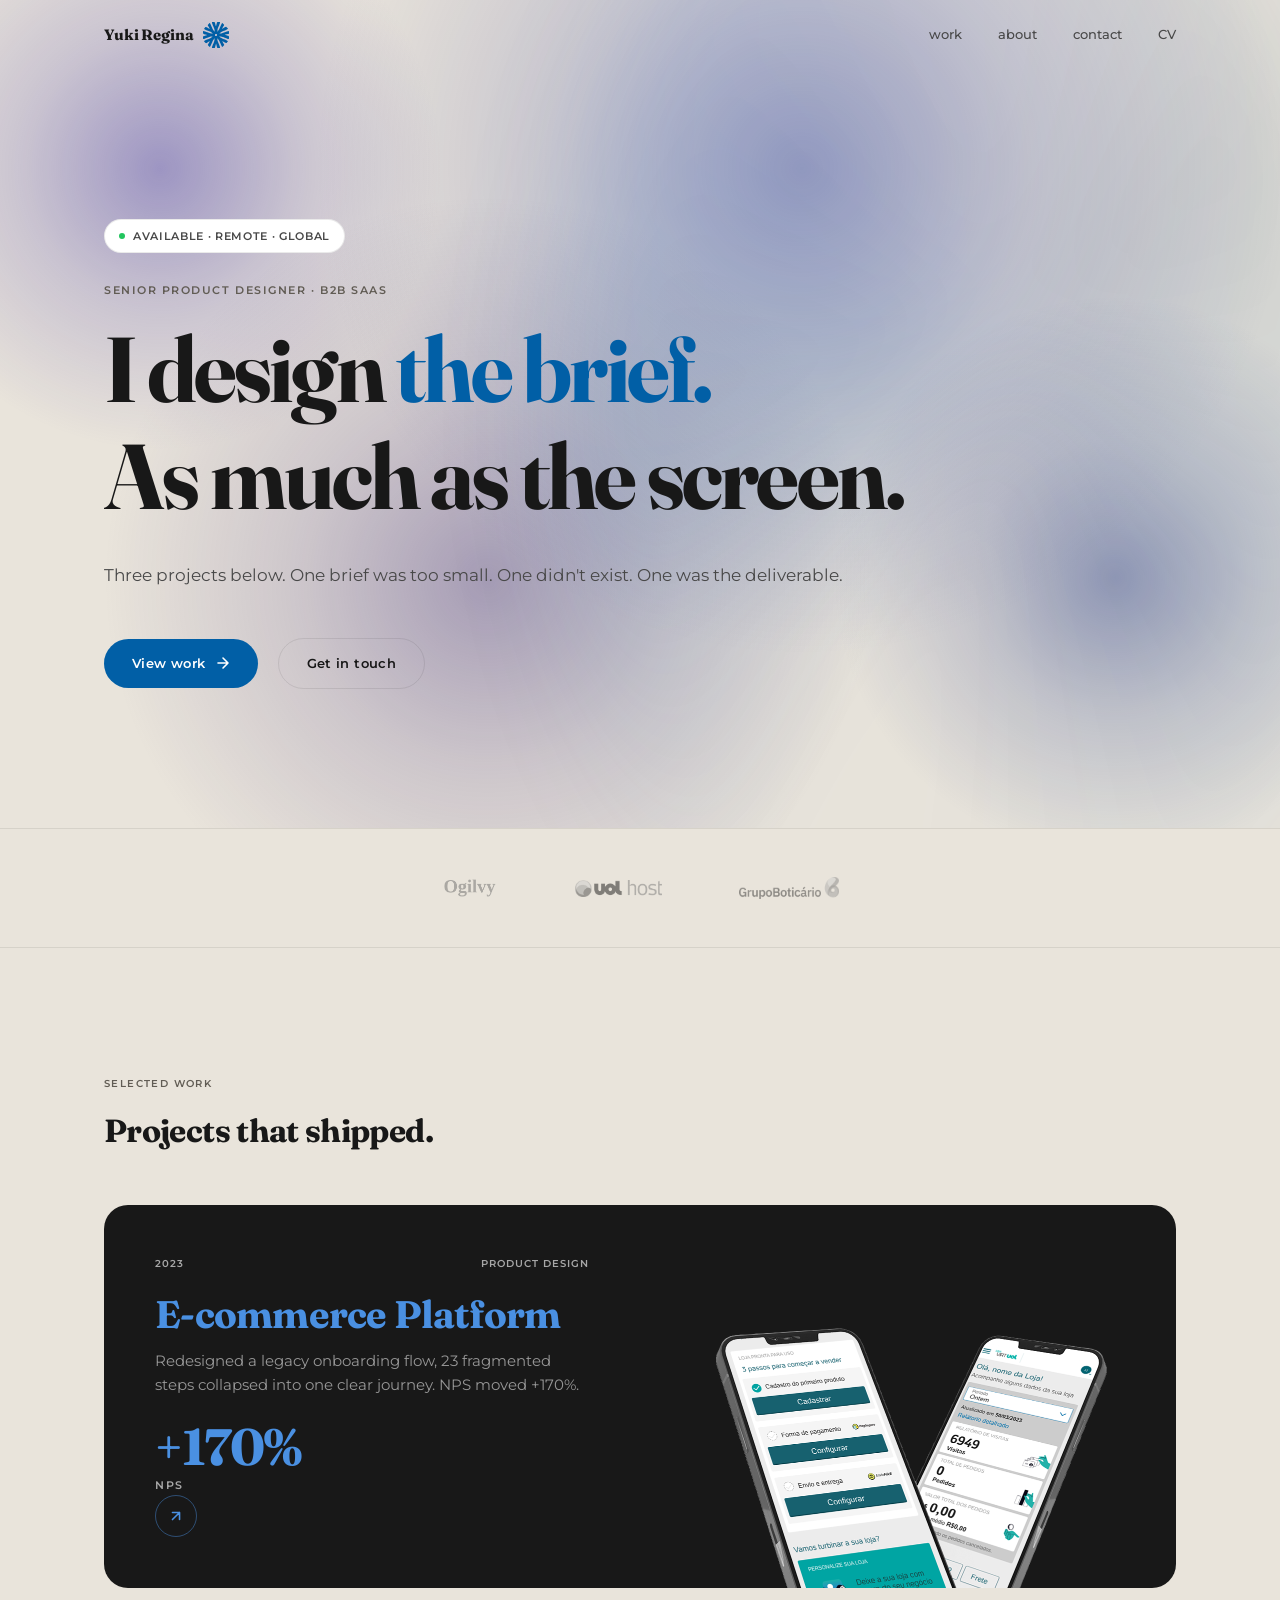
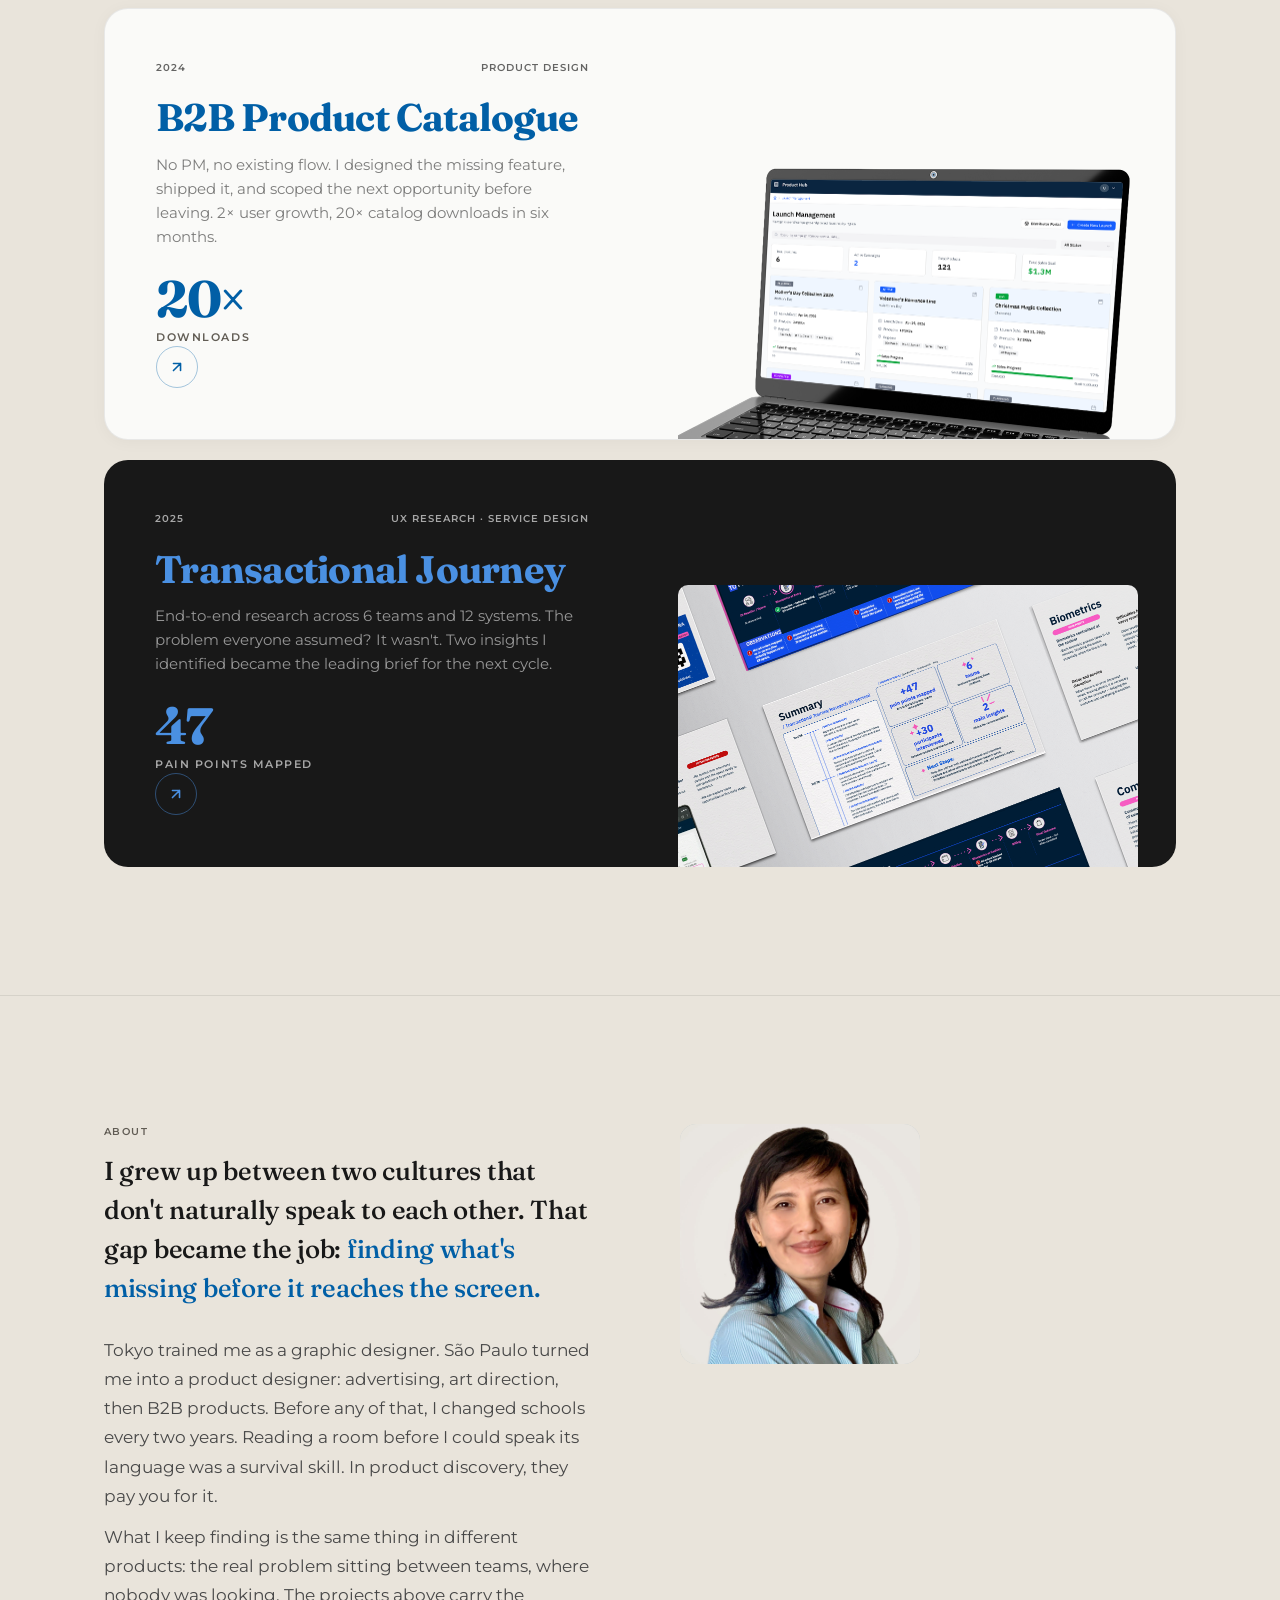
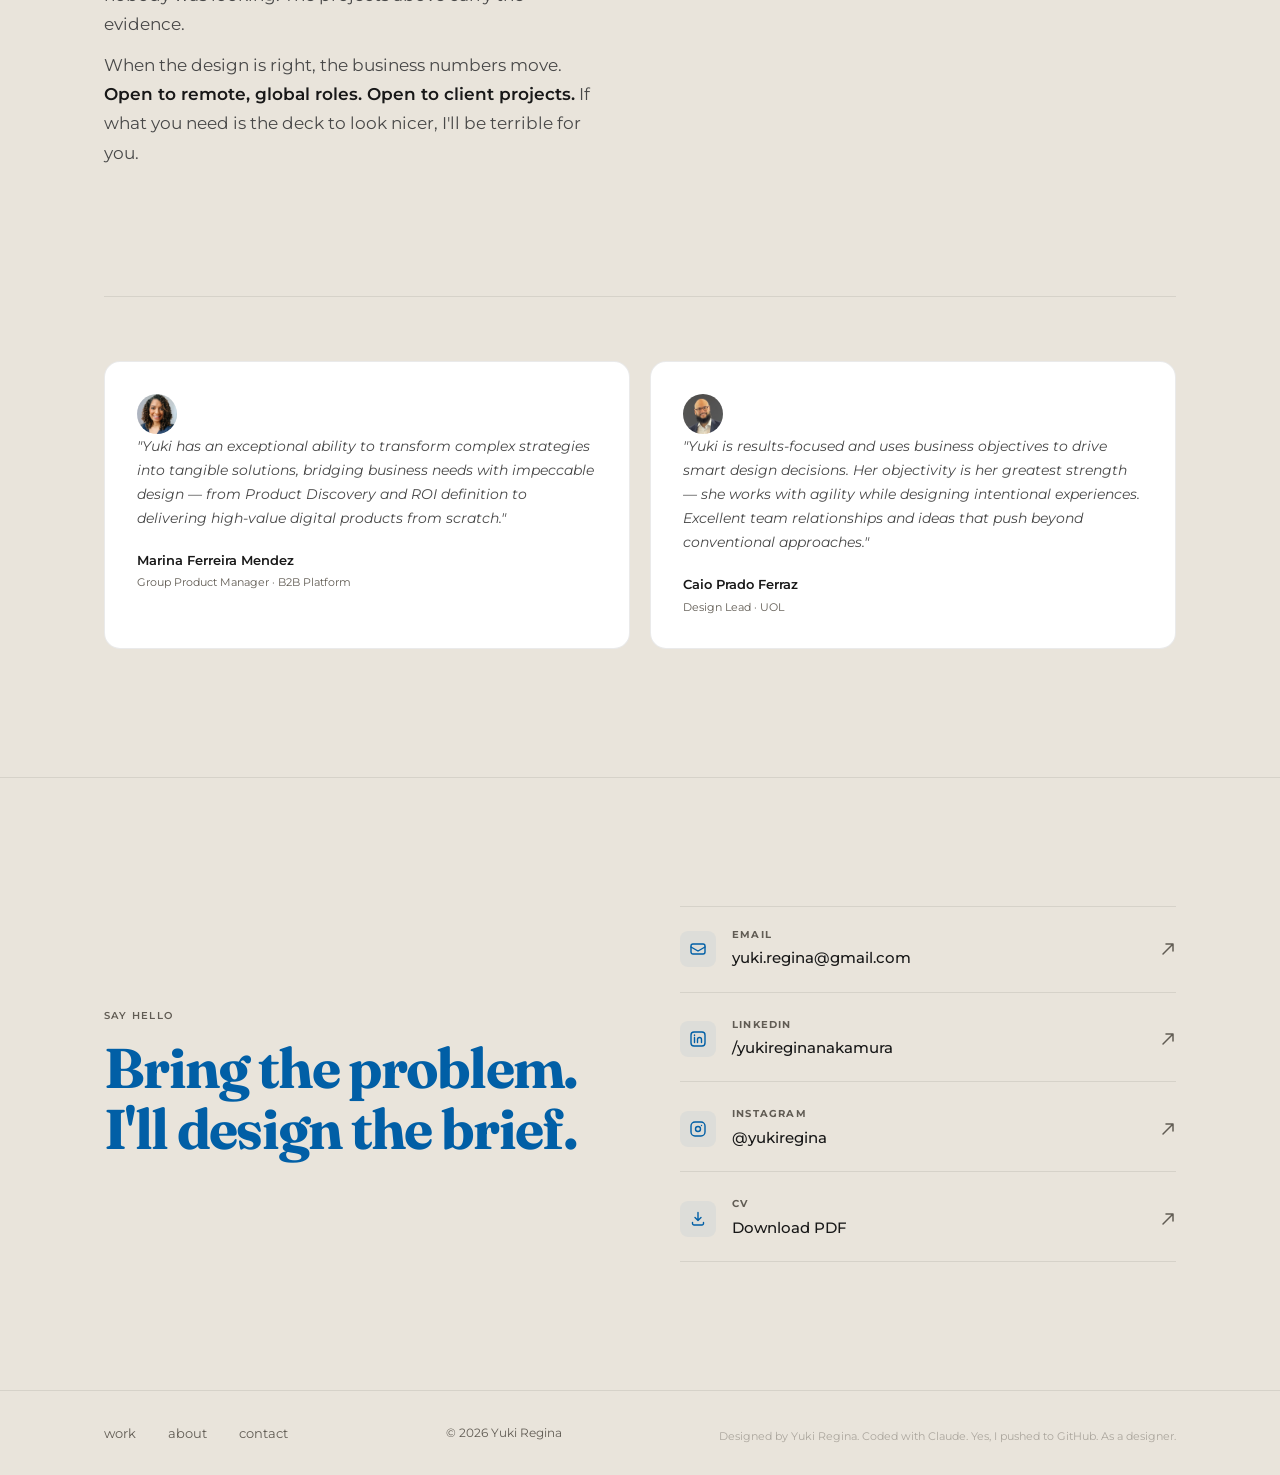
==== index.html @ 7fc41fec "Rework hero, work cards, and case studies around a "brief" narrative Switches display type to Fraunc" ====
<!DOCTYPE html>
<html lang="en">
<head>
  <meta charset="UTF-8">
  <!-- Google tag (gtag.js) -->
  <script async src="https://www.googletagmanager.com/gtag/js?id=G-8YPXFBT22R"></script>
  <script>
    window.dataLayer = window.dataLayer || [];
    function gtag(){dataLayer.push(arguments);}
    gtag('js', new Date());
    gtag('config', 'G-8YPXFBT22R');
  </script>
  <meta name="viewport" content="width=device-width, initial-scale=1.0">
  <meta name="google" content="notranslate">
  <meta http-equiv="Content-Language" content="en">
  <meta name="description" content="Yuki Regina, Senior Product Designer. I design the brief as much as the screen. B2B platforms, e-commerce, risk & fraud. Remote, global.">
  <meta property="og:title" content="Yuki Regina | Senior Product Designer">
  <meta property="og:description" content="Yuki Regina, Senior Product Designer. I design the brief as much as the screen. B2B platforms, e-commerce, risk & fraud. Remote, global.">
  <meta property="og:image" content="https://yukiregina.com.br/assets/images/logo-mark.png">
  <meta property="og:url" content="https://yukiregina.com.br">
  <meta property="og:type" content="website">
  <meta name="twitter:card" content="summary">
  <meta name="twitter:image" content="https://yukiregina.com.br/assets/images/logo-mark.png">
  <meta name="theme-color" content="#E9E4DB">
  <title>Yuki Regina | Senior Product Designer</title>
  <link rel="preconnect" href="https://fonts.googleapis.com">
  <link rel="preconnect" href="https://fonts.gstatic.com" crossorigin>
  <link rel="stylesheet" href="https://fonts.googleapis.com/css2?family=Fraunces:opsz,wght,SOFT,WONK@9..144,400..700,0..100,0..1&family=Montserrat:wght@400;500;600;700&display=swap">
  <link rel="stylesheet" href="assets/css/main.css">
  <link rel="stylesheet" href="assets/css/home.css">
  <link rel="icon" type="image/x-icon" href="favicon.ico">
  <link rel="icon" type="image/png" sizes="32x32" href="assets/images/favicon-32.png">
  <link rel="apple-touch-icon" sizes="180x180" href="assets/images/favicon-180.png">
</head>
<body>

  <!-- Nav — anchor links only, no separate pages -->
  <nav class="nav">
    <div class="scroll-progress"></div>
    <div class="container">
      <div class="nav-inner">
        <a href="#" class="nav-logo">
          Yuki Regina
          <img class="nav-logo-mark" src="assets/images/logo-mark.svg" alt="" aria-hidden="true">
        </a>
        <div class="nav-links">
          <a href="#work"    class="nav-link">work</a>
          <a href="#about"   class="nav-link">about</a>
          <a href="#contact" class="nav-link">contact</a>
          <a href="/Yuki_Regina_Nakamura_CV.pdf" download class="nav-link">CV</a>
        </div>
      </div>
    </div>
  </nav>

  <!-- ── Hero ──────────────────────────────────────────────── -->
  <section class="hero">
    <canvas id="hero-canvas" aria-hidden="true"></canvas>
    <div class="aurora-right" id="aurora-right" aria-hidden="true"></div>
    <canvas id="hero-fx" aria-hidden="true"></canvas>
    <div class="container">
      <div class="hero-content">

        <div class="badge hero-fade">
          <span class="badge-dot"></span>
          Available · Remote · Global
        </div>

        <p class="hero-kicker hero-fade">Senior Product Designer · B2B SaaS</p>

        <h1 class="hero-headline">
          <span class="reveal-line"><span>I design <span class="accent">the brief.</span></span></span>
          <span class="reveal-line"><span>As much as the screen.</span></span>
        </h1>

        <p class="hero-sub hero-fade">
          Three projects below. One brief was too small. One didn't exist. One was the deliverable.
        </p>

        <div class="hero-actions hero-fade">
          <a href="#work" class="btn btn-primary">
            View work
            <svg width="14" height="14" viewBox="0 0 14 14" fill="none" aria-hidden="true">
              <path d="M2 7h10M7 2l5 5-5 5" stroke="currentColor" stroke-width="1.6" stroke-linecap="round" stroke-linejoin="round"/>
            </svg>
          </a>
          <a href="#contact" class="btn btn-outline">Get in touch</a>
        </div>

      </div>
    </div>
  </section>

  <!-- ── Past employers ───────────────────────────────────────── -->
  <div class="clients-strip reveal">
    <div class="employers-row">
      <a href="https://www.ogilvy.com.br/" target="_blank" rel="noopener noreferrer" class="employer-logo-link">
        <img class="employer-logo" src="assets/images/logo-ogilvy.png" alt="Ogilvy">
      </a>
      <a href="https://uolhost.uol.com.br/" target="_blank" rel="noopener noreferrer" class="employer-logo-link">
        <img class="employer-logo" src="assets/images/logo-uol.png" alt="UOL Host">
      </a>
      <a href="https://www.grupoboticario.com.br/" target="_blank" rel="noopener noreferrer" class="employer-logo-link">
        <img class="employer-logo" src="assets/images/logo-boticario.png" alt="Grupo Boticário">
      </a>
    </div>
  </div>

  <!-- ── Work ──────────────────────────────────────────────── -->
  <section class="work" id="work">
    <div class="container">
      <div class="work-header reveal">
        <div>
          <p class="section-label">Selected work</p>
          <h2 class="work-header-title">Projects that shipped.</h2>
        </div>
      </div>

      <div class="projects-stack" data-stagger>

        <!-- Card 1 — dark -->
        <a href="work/ecommerce-platform.html" class="project-card reveal">
          <div class="project-card-info">
            <div class="project-card-top">
              <span class="project-year">2023</span>
              <span class="project-type">Product Design</span>
            </div>
            <h3 class="project-title">E-commerce Platform</h3>
            <p class="project-synopsis">Redesigned a legacy onboarding flow, 23 fragmented steps collapsed into one clear journey. NPS moved +170%.</p>
            <div class="project-stat">
              <span class="project-stat-num">+170%</span>
              <span class="project-stat-label">NPS</span>
            </div>
            <div class="project-arrow" aria-hidden="true">
              <svg width="16" height="16" viewBox="0 0 16 16" fill="none">
                <path d="M3 8h10M8 3l5 5-5 5" stroke="currentColor" stroke-width="1.6" stroke-linecap="round" stroke-linejoin="round"/>
              </svg>
            </div>
          </div>
          <div class="project-card-visual" aria-hidden="true">
            <img src="assets/images/ecommerce-card.png" alt="" class="project-mockup-img">
          </div>
        </a>

        <!-- Card 2 — light -->
        <a href="work/b2b-catalogue.html" class="project-card card-light reveal delay-1">
          <div class="project-card-info">
            <div class="project-card-top">
              <span class="project-year">2024</span>
              <span class="project-type">Product Design</span>
            </div>
            <h3 class="project-title">B2B Product Catalogue</h3>
            <p class="project-synopsis">No PM, no existing flow. I designed the missing feature, shipped it, and scoped the next opportunity before leaving. 2× user growth, 20× catalog downloads in six months.</p>
            <div class="project-stat">
              <span class="project-stat-num">20×</span>
              <span class="project-stat-label">downloads</span>
            </div>
            <div class="project-arrow" aria-hidden="true">
              <svg width="16" height="16" viewBox="0 0 16 16" fill="none">
                <path d="M3 8h10M8 3l5 5-5 5" stroke="currentColor" stroke-width="1.6" stroke-linecap="round" stroke-linejoin="round"/>
              </svg>
            </div>
          </div>
          <div class="project-card-visual" aria-hidden="true">
            <img src="assets/images/b2b-card.png" alt="" class="project-mockup-img">
          </div>
        </a>

        <!-- Card 3 — dark -->
        <a href="work/risk-platform.html" class="project-card reveal delay-2">
          <div class="project-card-info">
            <div class="project-card-top">
              <span class="project-year">2025</span>
              <span class="project-type">UX Research · Service Design</span>
            </div>
            <h3 class="project-title">Transactional Journey</h3>
            <p class="project-synopsis">End-to-end research across 6 teams and 12 systems. The problem everyone assumed? It wasn't. Two insights I identified became the leading brief for the next cycle.</p>
            <div class="project-stat">
              <span class="project-stat-num">47</span>
              <span class="project-stat-label">pain points mapped</span>
            </div>
            <div class="project-arrow" aria-hidden="true">
              <svg width="16" height="16" viewBox="0 0 16 16" fill="none">
                <path d="M3 8h10M8 3l5 5-5 5" stroke="currentColor" stroke-width="1.6" stroke-linecap="round" stroke-linejoin="round"/>
              </svg>
            </div>
          </div>
          <div class="project-card-visual" aria-hidden="true">
            <img src="assets/images/risk-card.png" alt="" class="project-mockup-img">
          </div>
        </a>

      </div>
    </div>
  </section>

  <!-- ── About ─────────────────────────────────────────────── -->
  <section class="about-inline" id="about">
    <div class="container">
      <div class="about-inline-grid">

        <div>
          <p class="section-label reveal">About</p>
          <p class="about-inline-quote reveal">
            I grew up between two cultures that don't naturally speak to each other.
            That gap became the job: <span style="color:var(--indigo);">finding what's missing before it reaches the screen.</span>
          </p>
          <div class="about-inline-body reveal">
            <p>Tokyo trained me as a graphic designer. São Paulo turned me into a product designer: advertising, art direction, then B2B products. Before any of that, I changed schools every two years. Reading a room before I could speak its language was a survival skill. In product discovery, they pay you for it.</p>
            <p>What I keep finding is the same thing in different products: the real problem sitting between teams, where nobody was looking. The projects above carry the evidence.</p>
            <p>When the design is right, the business numbers move. <strong>Open to remote, global roles. Open to client projects.</strong> If what you need is the deck to look nicer, I'll be terrible for you.</p>
          </div>
        </div>

        <div class="about-photo-col">
          <div class="about-photo-wrap-inline reveal delay-2">
            <img src="assets/images/yuki-headshot.jpg" alt="Yuki Regina">
          </div>
        </div>

      </div>

      <div class="about-testimonials">
        <div class="testimonial-card reveal delay-3">
          <img src="assets/images/marina-photo.jpg" alt="Marina Ferreira Mendez" style="width:40px;height:40px;border-radius:50%;object-fit:cover;flex-shrink:0;">
          <p class="testi-text">"Yuki has an exceptional ability to transform complex strategies into tangible solutions, bridging business needs with impeccable design — from Product Discovery and ROI definition to delivering high-value digital products from scratch."</p>
          <p class="testi-name">Marina Ferreira Mendez</p>
          <p class="testi-role">Group Product Manager · B2B Platform</p>
        </div>
        <div class="testimonial-card reveal delay-3">
          <img src="assets/images/caio-photo.jpg" alt="Caio Prado Ferraz" style="width:40px;height:40px;border-radius:50%;object-fit:cover;flex-shrink:0;">
          <p class="testi-text">"Yuki is results-focused and uses business objectives to drive smart design decisions. Her objectivity is her greatest strength — she works with agility while designing intentional experiences. Excellent team relationships and ideas that push beyond conventional approaches."</p>
          <p class="testi-name">Caio Prado Ferraz</p>
          <p class="testi-role">Design Lead · UOL</p>
        </div>
      </div>
    </div>
  </section>

  <!-- ── Contact ────────────────────────────────────────────── -->
  <section class="contact-inline" id="contact">
    <div class="container">
      <div class="contact-inline-inner">

        <div>
          <p class="section-label reveal">say hello</p>
          <h2 class="contact-inline-headline reveal">
            Bring the problem. I'll design the brief.
          </h2>
        </div>

        <div class="contact-inline-links reveal">

          <a href="mailto:yuki.regina@gmail.com" class="contact-inline-link">
            <div class="contact-inline-link-left">
              <div class="contact-inline-icon">
                <svg width="16" height="16" viewBox="0 0 16 16" fill="none" aria-hidden="true">
                  <rect x="1" y="3" width="14" height="10" rx="2" stroke="currentColor" stroke-width="1.4"/>
                  <path d="M1 6l7 4 7-4" stroke="currentColor" stroke-width="1.4" stroke-linecap="round"/>
                </svg>
              </div>
              <div>
                <span class="contact-inline-label">email</span>
                <span class="contact-inline-value">yuki.regina@gmail.com</span>
              </div>
            </div>
            <svg class="contact-inline-arrow" width="16" height="16" viewBox="0 0 16 16" fill="none" aria-hidden="true">
              <path d="M3 13L13 3M13 3H6M13 3v7" stroke="currentColor" stroke-width="1.5" stroke-linecap="round" stroke-linejoin="round"/>
            </svg>
          </a>

          <a href="https://linkedin.com/in/yukireginanakamura" target="_blank" rel="noopener" class="contact-inline-link">
            <div class="contact-inline-link-left">
              <div class="contact-inline-icon">
                <svg width="16" height="16" viewBox="0 0 16 16" fill="none" aria-hidden="true">
                  <rect x="1" y="1" width="14" height="14" rx="3" stroke="currentColor" stroke-width="1.4"/>
                  <path d="M4.5 6.5v5M4.5 4v.5" stroke="currentColor" stroke-width="1.4" stroke-linecap="round"/>
                  <path d="M7.5 11.5V8.5c0-1 .7-2 2-2s2 .8 2 2v3" stroke="currentColor" stroke-width="1.4" stroke-linecap="round" stroke-linejoin="round"/>
                </svg>
              </div>
              <div>
                <span class="contact-inline-label">linkedin</span>
                <span class="contact-inline-value">/yukireginanakamura</span>
              </div>
            </div>
            <svg class="contact-inline-arrow" width="16" height="16" viewBox="0 0 16 16" fill="none" aria-hidden="true">
              <path d="M3 13L13 3M13 3H6M13 3v7" stroke="currentColor" stroke-width="1.5" stroke-linecap="round" stroke-linejoin="round"/>
            </svg>
          </a>

          <a href="https://instagram.com/yukiregina" target="_blank" rel="noopener" class="contact-inline-link">
            <div class="contact-inline-link-left">
              <div class="contact-inline-icon">
                <svg width="16" height="16" viewBox="0 0 16 16" fill="none" aria-hidden="true">
                  <rect x="1" y="1" width="14" height="14" rx="4" stroke="currentColor" stroke-width="1.4"/>
                  <circle cx="8" cy="8" r="2.5" stroke="currentColor" stroke-width="1.4"/>
                  <circle cx="11.5" cy="4.5" r="0.7" fill="currentColor"/>
                </svg>
              </div>
              <div>
                <span class="contact-inline-label">instagram</span>
                <span class="contact-inline-value">@yukiregina</span>
              </div>
            </div>
            <svg class="contact-inline-arrow" width="16" height="16" viewBox="0 0 16 16" fill="none" aria-hidden="true">
              <path d="M3 13L13 3M13 3H6M13 3v7" stroke="currentColor" stroke-width="1.5" stroke-linecap="round" stroke-linejoin="round"/>
            </svg>
          </a>

          <a href="/Yuki_Regina_Nakamura_CV.pdf" download class="contact-inline-link">
            <div class="contact-inline-link-left">
              <div class="contact-inline-icon">
                <svg width="16" height="16" viewBox="0 0 16 16" fill="none" aria-hidden="true">
                  <path d="M8 1.5v8M8 9.5L5 6.5M8 9.5l3-3" stroke="currentColor" stroke-width="1.4" stroke-linecap="round" stroke-linejoin="round"/>
                  <path d="M2.5 11.5v1a1.5 1.5 0 0 0 1.5 1.5h8a1.5 1.5 0 0 0 1.5-1.5v-1" stroke="currentColor" stroke-width="1.4" stroke-linecap="round"/>
                </svg>
              </div>
              <div>
                <span class="contact-inline-label">cv</span>
                <span class="contact-inline-value">Download PDF</span>
              </div>
            </div>
            <svg class="contact-inline-arrow" width="16" height="16" viewBox="0 0 16 16" fill="none" aria-hidden="true">
              <path d="M3 13L13 3M13 3H6M13 3v7" stroke="currentColor" stroke-width="1.5" stroke-linecap="round" stroke-linejoin="round"/>
            </svg>
          </a>

        </div>
      </div>
    </div>
  </section>

  <!-- ── Footer ────────────────────────────────────────────── -->
  <footer>
    <div class="container">
      <div class="footer-inner">
        <div class="footer-links">
          <a href="#work"    class="footer-link">work</a>
          <a href="#about"   class="footer-link">about</a>
          <a href="#contact" class="footer-link">contact</a>
        </div>
        <p class="footer-copy">© 2026 Yuki Regina</p>
        <p class="footer-copy" style="margin-top:6px;font-size:11px;opacity:.45;">Designed by Yuki Regina. Coded with Claude. Yes, I pushed to GitHub. As a designer.</p>
      </div>
    </div>
  </footer>

  <script src="assets/js/main.js"></script>
  <script src="assets/js/hero.js"></script>


</body>
</html>
---- assets/css/main.css ----
/* ============================================================
   YUKI REGINA — Portfolio Design System
   Brand: beige + ocean blue · Montserrat Alternates + Montserrat
   Fonts loaded via <link> in HTML (preconnect + display=swap)
   ============================================================ */

/* ── Design Tokens ─────────────────────────────────────────── */
:root {
  --bg:           #E9E4DB;
  --bg-warm:      #F1EDE5;
  --bg-card:      #FFFFFF;
  --indigo:       #015FA6;
  --indigo-dark:  #014D8A;
  --indigo-deep:  #013366;
  --indigo-dim:   rgba(1, 95, 166, 0.10);
  --indigo-dimmer:rgba(1, 95, 166, 0.05);
  --text:         #181818;
  --text-mid:     #484848;
  /* Darkened from #888 (failed WCAG AA on the cream bg) to a warm grey
     that clears 4.5:1 on #E9E4DB while keeping the muted, warm hue. */
  --text-muted:   #615C54;
  --border:       rgba(24, 24, 24, 0.09);
  --white:        #FFFFFF;

  --font-alt:     'Fraunces', serif;
  --font-main:    'Montserrat', sans-serif;

  --radius-sm:    8px;
  --radius-md:    16px;
  --radius-lg:    24px;

  --max-w:        1200px;
  --pad-x:        clamp(24px, 5vw, 80px);
  --section-gap:  clamp(80px, 10vw, 140px);

  --ease:         cubic-bezier(0.25, 0.46, 0.45, 0.94);
  --ease-out:     cubic-bezier(0.16, 1, 0.3, 1);
  --ease-spring:  cubic-bezier(0.34, 1.56, 0.64, 1);
}

/* ── Reset ─────────────────────────────────────────────────── */
*, *::before, *::after { box-sizing: border-box; margin: 0; padding: 0; }
html { font-size: 16px; scroll-behavior: smooth; -webkit-font-smoothing: antialiased; overflow-x: hidden; }
body {
  background: var(--bg);
  color: var(--text);
  font-family: var(--font-main);
  font-weight: 400;
  line-height: 1.65;
  overflow-x: hidden;
  /* Fraunces display headlines use the wonky alternates; inherited setting is
     ignored by the Montserrat body face. Logotype opts back to WONK 0 below. */
  font-variation-settings: 'WONK' 1;
}
img  { display: block; max-width: 100%; height: auto; }
a    { color: inherit; text-decoration: none; }
button { border: none; background: none; font-family: inherit; }
ul, ol { list-style: none; }

/* ── Layout ────────────────────────────────────────────────── */
.container {
  width: 100%;
  max-width: var(--max-w);
  margin: 0 auto;
  padding: 0 var(--pad-x);
}
.section { padding: var(--section-gap) 0; }

/* ── Navigation ────────────────────────────────────────────── */
.nav {
  position: fixed;
  top: 0; left: 0; right: 0;
  z-index: 100;
  padding: 22px 0;
  transition: background 0.4s var(--ease), padding 0.4s var(--ease),
              box-shadow 0.4s var(--ease);
}
.nav.scrolled {
  background: rgba(233, 228, 219, 0.88);
  backdrop-filter: blur(20px);
  -webkit-backdrop-filter: blur(20px);
  padding: 15px 0;
  box-shadow: 0 1px 0 var(--border);
}
/* Scroll progress line */
.scroll-progress {
  position: absolute;
  bottom: 0; left: 0;
  height: 1.5px;
  width: 0;
  background: var(--indigo);
  transition: width 0.1s linear;
}
.nav-inner {
  display: flex;
  align-items: center;
  justify-content: space-between;
}
.nav-logo {
  display: flex;
  align-items: center;
  gap: 10px;
  font-family: var(--font-alt);
  font-size: 15px;
  font-weight: 700;
  color: var(--text);
  letter-spacing: -0.01em;
  /* Logotype stays on the calmer standard cut, not the wonky display alternates. */
  font-variation-settings: 'WONK' 0;
}
/* ── Logo mark ──────────────────────────────────────────── */
.nav-logo-mark {
  width: 26px; height: 26px;
  flex-shrink: 0;
  display: block;
  object-fit: contain;
}
.nav-links {
  display: flex;
  align-items: center;
  gap: 36px;
}
.nav-link {
  font-size: 13px;
  font-weight: 500;
  color: var(--text-mid);
  position: relative;
  transition: color 0.25s var(--ease);
}
.nav-link::after {
  content: '';
  position: absolute;
  bottom: -3px; left: 0;
  width: 0; height: 1.5px;
  background: var(--indigo);
  transition: width 0.3s var(--ease);
}
.nav-link:hover, .nav-link.active { color: var(--indigo); }
.nav-link:hover::after, .nav-link.active::after { width: 100%; }

/* ── Availability Badge ─────────────────────────────────────── */
.badge {
  display: inline-flex;
  align-items: center;
  gap: 8px;
  font-size: 11px;
  font-weight: 600;
  letter-spacing: 0.06em;
  text-transform: uppercase;
  color: var(--text-mid);
  background: var(--white);
  border: 1px solid var(--border);
  border-radius: 100px;
  padding: 7px 14px;
  margin-bottom: 28px;
}
.badge-dot {
  width: 6px; height: 6px;
  background: #22C55E;
  border-radius: 50%;
  flex-shrink: 0;
  animation: pulse-dot 2.2s ease-in-out infinite;
}
@keyframes pulse-dot {
  0%, 100% { opacity: 1; }
  50%       { opacity: 0.4; }
}

/* ── Hero ──────────────────────────────────────────────────── */
.hero {
  min-height: 92vh;
  display: flex;
  align-items: center;
  padding-top: clamp(120px, 16vw, 180px);
  padding-bottom: clamp(60px, 8vw, 100px);
}
.hero-kicker {
  font-family: var(--font-main);
  font-size: 11px;
  font-weight: 600;
  letter-spacing: 0.14em;
  text-transform: uppercase;
  color: var(--text-muted);
  margin-bottom: 20px;
}
.hero-headline {
  font-family: var(--font-alt);
  font-size: clamp(44px, 7.5vw, 92px);
  font-weight: 700;
  line-height: 1.0;
  letter-spacing: -0.03em;
  color: var(--text);
  margin-bottom: 28px;
}
/* Two intentional lines — prevent mid-line wraps at every width */
.hero-headline .reveal-line > span {
  white-space: nowrap;
}
@media (min-width: 769px) {
  /* Subline fits on one row at desktop widths */
  .hero-sub {
    max-width: none;
    white-space: nowrap;
  }
}
@media (max-width: 480px) {
  /* Forcing nowrap above means narrow phones need a smaller size to avoid
     overflow. Fitted against --pad-x (20px below 540px) so "As much as the
     screen." (the longer of the two lines) stays inside the container at
     any width in this range — verified 320–480px, ~5-28px of headroom. */
  .hero-headline {
    font-size: calc(8.6vw - 1.2px);
  }
}
.hero-headline .accent { color: var(--indigo); }
.hero-sub {
  max-width: 480px;
  color: var(--text-mid);
  font-size: clamp(15px, 1.3vw, 17px);
  line-height: 1.75;
  margin-bottom: 48px;
}
.hero-actions {
  display: flex;
  align-items: center;
  gap: 20px;
  flex-wrap: wrap;
}
/* Animated reveal */
.reveal-line {
  display: block;
  overflow: hidden;
  line-height: 1.08;
  padding-bottom: 0.08em;
}
.reveal-line > span {
  display: block;
  transform: translateY(105%);
  opacity: 0;
}
.reveal-line.animated > span {
  animation: lineReveal 0.3s var(--ease-out) forwards;
}
.reveal-line:nth-child(2) > span { animation-delay: 0.06s; }
.reveal-line:nth-child(3) > span { animation-delay: 0.12s; }
.reveal-line:nth-child(4) > span { animation-delay: 0.18s; }
@keyframes lineReveal {
  to { transform: translateY(0); opacity: 1; }
}
.hero-fade {
  opacity: 0;
  transform: translateY(10px);
  transition: opacity 0.3s var(--ease-out), transform 0.3s var(--ease-out);
}
.hero-fade.visible {
  opacity: 1;
  transform: translateY(0);
}

/* ── Buttons ────────────────────────────────────────────────── */
.btn {
  display: inline-flex;
  align-items: center;
  gap: 10px;
  font-family: var(--font-main);
  font-size: 13px;
  font-weight: 600;
  letter-spacing: 0.03em;
  padding: 14px 28px;
  border-radius: 100px;
  transition: all 0.3s var(--ease);
  position: relative;
}
.btn-primary {
  background: var(--indigo);
  color: var(--white);
}
.btn-primary:hover {
  background: var(--indigo-dark);
  transform: translateY(-2px);
  box-shadow: 0 10px 28px rgba(61, 47, 168, 0.3);
}
.btn-outline {
  background: transparent;
  color: var(--text);
  border: 1.5px solid var(--border);
}
.btn-outline:hover {
  border-color: var(--indigo);
  color: var(--indigo);
  transform: translateY(-2px);
}
.btn-ghost {
  display: inline-flex;
  align-items: center;
  gap: 8px;
  font-size: 13px;
  font-weight: 600;
  color: var(--indigo);
  transition: gap 0.3s var(--ease);
}
.btn-ghost:hover { gap: 14px; }
.btn-ghost svg { transition: transform 0.3s var(--ease); }
.btn-ghost:hover svg { transform: translate(3px, -3px); }

/* ── Clients Marquee ────────────────────────────────────────── */
.clients-strip {
  padding: 48px 0;
  border-top: 1px solid var(--border);
  border-bottom: 1px solid var(--border);
}
.employers-row {
  display: flex;
  align-items: center;
  justify-content: center;
  gap: clamp(40px, 6vw, 80px);
  flex-wrap: wrap;
}
.employer-logo-link {
  display: flex;
  align-items: center;
  text-decoration: none;
}
.employer-logo {
  height: 22px;
  width: auto;
  display: block;
  filter: grayscale(1) opacity(0.45);
  transition: filter 0.35s var(--ease), opacity 0.35s var(--ease);
}
.employer-logo:hover {
  filter: grayscale(0) opacity(1);
}
.employer-logo[alt="UOL Host"] { height: 17px; }

/* ── Project Cards (homepage) ──────────────────────────────── */
.work { padding: var(--section-gap) 0; }
.work-header {
  display: flex;
  align-items: flex-end;
  justify-content: space-between;
  margin-bottom: 48px;
}
.section-label {
  font-size: 10px;
  font-weight: 600;
  letter-spacing: 0.14em;
  text-transform: uppercase;
  color: var(--text-muted);
  margin-bottom: 12px;
}
.work-header-title {
  font-family: var(--font-alt);
  font-size: clamp(22px, 3vw, 32px);
  font-weight: 700;
  letter-spacing: -0.02em;
  color: var(--text);
}
.projects-stack {
  display: flex;
  flex-direction: column;
  gap: 20px;
}

/* ── Project cards — dark (default) ──────────────────────── */
.project-card {
  background: #181818;
  border-radius: var(--radius-lg);
  overflow: hidden;
  display: grid;
  grid-template-columns: 1fr 1fr;
  min-height: 360px;
  position: relative;
  transition: transform 0.5s var(--ease-out), box-shadow 0.5s var(--ease-out);
  transform-style: preserve-3d;
  text-decoration: none;
}
.project-card:hover {
  box-shadow: 0 36px 72px rgba(0,0,0,0.28);
}
/* Gradient overlay on hover */
.project-card::after {
  content: '';
  position: absolute;
  inset: 0;
  background: linear-gradient(135deg, rgba(0,0,0,0) 0%, rgba(0,0,0,0.22) 100%);
  opacity: 0;
  transition: opacity 0.4s var(--ease);
  border-radius: var(--radius-lg);
  pointer-events: none;
}
.project-card:hover::after { opacity: 1; }

.project-card-info {
  padding: clamp(32px, 4vw, 52px);
  display: flex;
  flex-direction: column;
  justify-content: space-between;
  z-index: 2;
}
.project-card-top {
  display: flex;
  justify-content: space-between;
  align-items: flex-start;
  margin-bottom: 20px;
}
.project-year, .project-type {
  font-size: 10px;
  font-weight: 600;
  letter-spacing: 0.1em;
  text-transform: uppercase;
  color: rgba(255,255,255,0.62);
}
.project-title {
  font-family: var(--font-alt);
  font-size: clamp(22px, 3vw, 40px);
  font-weight: 700;
  /* #4A90E2 on #181818 = 5.75:1 — passes WCAG AA */
  color: #4A90E2;
  line-height: 1.1;
  letter-spacing: -0.02em;
  margin-bottom: 14px;
}
.project-nda {
  display: inline-flex;
  align-items: center;
  gap: 5px;
  font-size: 10px;
  font-weight: 700;
  letter-spacing: 0.1em;
  text-transform: uppercase;
  color: rgba(255,255,255,0.38);
  margin-bottom: 10px;
}
.project-card.card-light .project-nda {
  color: rgba(0,0,0,0.32);
}
.project-synopsis {
  font-size: clamp(14px, 1.2vw, 15px);
  line-height: 1.6;
  color: rgba(255,255,255,0.55);
}
/* One headline stat per card — display number + small-caps label.
   Mirrors the case-study stat treatment. */
.project-stat {
  display: flex;
  flex-direction: column;
  gap: 4px;
  margin-top: 24px;
}
.project-stat-num {
  font-family: var(--font-alt);
  font-size: clamp(38px, 4vw, 52px);
  font-weight: 700;
  line-height: 1;
  letter-spacing: -0.03em;
  color: #4A90E2;
}
.project-stat-label {
  font-size: 11px;
  font-weight: 600;
  letter-spacing: 0.14em;
  text-transform: uppercase;
  color: rgba(255,255,255,0.62);
}
.project-arrow {
  display: inline-flex;
  align-items: center;
  justify-content: center;
  width: 42px; height: 42px;
  border: 1.5px solid rgba(74,144,226,0.45);
  border-radius: 50%;
  color: #4A90E2;
  margin-top: auto;
  align-self: flex-start;
  transition: all 0.4s var(--ease-spring);
}
.project-card:hover .project-arrow {
  background: #4A90E2;
  color: #181818;
  border-color: #4A90E2;
}
.project-arrow svg {
  width: 16px; height: 16px;
  transform: rotate(-45deg);
  transition: transform 0.4s var(--ease-spring);
}
.project-card:hover .project-arrow svg { transform: rotate(0deg); }

.project-card-visual {
  position: relative;
  overflow: hidden;
  display: flex;
  align-items: flex-end;
  justify-content: center;
  padding: 28px 28px 0;
}
.project-mockup-img,
.project-mockup-placeholder {
  width: 100%;
  max-width: 460px;
  border-radius: 10px 10px 0 0;
  object-fit: cover;
  transform: translateY(6px);
  transition: transform 0.6s var(--ease-out);
}
.project-mockup-placeholder {
  aspect-ratio: 16/10;
  background: rgba(255,255,255,0.07);
  display: flex;
  align-items: center;
  justify-content: center;
  color: rgba(255,255,255,0.2);
  font-size: 11px;
  font-weight: 500;
  letter-spacing: 0.06em;
  text-transform: uppercase;
}
.project-card:hover .project-mockup-img,
.project-card:hover .project-mockup-placeholder {
  transform: translateY(-2px);
}

/* ── Project cards — light variant ───────────────────────── */
.project-card.card-light {
  background: #FAFAF8;
  border: 1px solid rgba(0,0,0,0.07);
  box-shadow: 0 2px 16px rgba(0,0,0,0.04);
}
.project-card.card-light:hover {
  box-shadow: 0 36px 72px rgba(0,0,0,0.10);
}
.project-card.card-light::after {
  background: linear-gradient(135deg, rgba(0,0,0,0) 0%, rgba(0,0,0,0.05) 100%);
}
.project-card.card-light .project-year,
.project-card.card-light .project-type {
  color: rgba(0,0,0,0.6);
}
.project-card.card-light .project-title {
  /* #015FA6 on #FAFAF8 = 9.5:1 — passes WCAG AAA */
  color: #015FA6;
}
.project-card.card-light .project-synopsis {
  color: rgba(0,0,0,0.5);
}
.project-card.card-light .project-stat-num   { color: #015FA6; }
.project-card.card-light .project-stat-label { color: var(--text-muted); }
.project-card.card-light .project-arrow {
  border-color: rgba(1,95,166,0.35);
  color: #015FA6;
}
.project-card.card-light:hover .project-arrow {
  background: #015FA6;
  color: var(--white);
  border-color: #015FA6;
}
.project-card.card-light .project-mockup-placeholder {
  background: rgba(0,0,0,0.05);
  color: rgba(0,0,0,0.25);
}

/* ── About Snippet ──────────────────────────────────────────── */
.about-snippet {
  padding: var(--section-gap) 0;
  border-top: 1px solid var(--border);
}
.about-snippet-inner {
  display: grid;
  grid-template-columns: 1fr auto;
  gap: 60px;
  align-items: center;
}
.about-snippet-quote {
  font-family: var(--font-alt);
  font-size: clamp(18px, 2.2vw, 26px);
  font-weight: 500;
  line-height: 1.5;
  letter-spacing: -0.01em;
}
.about-snippet-quote em {
  font-style: normal;
  color: var(--indigo);
}
.about-photo {
  width: clamp(88px, 8vw, 120px);
  height: clamp(88px, 8vw, 120px);
  border-radius: 50%;
  object-fit: cover;
  border: 3px solid var(--white);
  box-shadow: 0 8px 32px rgba(0,0,0,0.1);
  flex-shrink: 0;
}
.about-photo-placeholder {
  width: clamp(88px, 8vw, 120px);
  height: clamp(88px, 8vw, 120px);
  border-radius: 50%;
  background: var(--indigo-dim);
  border: 3px solid var(--white);
  flex-shrink: 0;
  display: flex;
  align-items: center;
  justify-content: center;
  font-family: var(--font-alt);
  font-size: 22px;
  font-weight: 800;
  color: var(--indigo);
}

/* ── About Preview strip ────────────────────────────────────── */
.about-preview {
  padding: 60px 0;
  border-top: 1px solid var(--border);
}
.about-preview-grid {
  display: grid;
  grid-template-columns: 1fr 280px;
  gap: 80px;
  align-items: center;
}
.about-preview-body p {
  font-size: clamp(15px, 1.3vw, 17px);
  line-height: 1.75;
  color: var(--text-mid);
  margin-bottom: 14px;
}
.about-preview-body p:last-child { margin-bottom: 0; }
.about-preview-body strong { color: var(--text); font-weight: 600; }
.about-preview-cta { text-align: right; }

/* ── Testimonials ───────────────────────────────────────────── */
.testimonials { padding: var(--section-gap) 0; border-top: 1px solid var(--border); }
.testimonials-grid {
  display: grid;
  grid-template-columns: repeat(3, 1fr);
  gap: 20px;
}
.testimonial-card {
  background: var(--white);
  border-radius: var(--radius-md);
  padding: 32px;
  border: 1px solid var(--border);
  transition: transform 0.35s var(--ease), box-shadow 0.35s var(--ease);
}
.testimonial-card:hover {
  transform: translateY(-5px);
  box-shadow: 0 16px 40px rgba(0,0,0,0.08);
}
.testi-photo {
  width: 44px; height: 44px;
  border-radius: 50%;
  object-fit: cover;
  margin-bottom: 18px;
}
.testi-photo-placeholder {
  width: 44px; height: 44px;
  border-radius: 50%;
  background: var(--indigo-dim);
  margin-bottom: 18px;
  display: flex;
  align-items: center;
  justify-content: center;
  font-weight: 700;
  color: var(--indigo);
  font-size: 14px;
}
.testi-text {
  font-size: 14px;
  line-height: 1.72;
  color: var(--text-mid);
  margin-bottom: 20px;
  font-style: italic;
}
.testi-name { font-size: 13px; font-weight: 600; color: var(--text); }
.testi-role { font-size: 11px; color: var(--text-muted); margin-top: 2px; }

/* ── CTA / Say hello strip ──────────────────────────────────── */
.cta-strip {
  padding: var(--section-gap) 0;
  border-top: 1px solid var(--border);
}
.cta-strip-label {
  font-size: 10px;
  font-weight: 600;
  letter-spacing: 0.14em;
  text-transform: uppercase;
  color: var(--text-muted);
  margin-bottom: 16px;
}
.cta-strip-headline {
  font-family: var(--font-alt);
  font-size: clamp(24px, 4vw, 52px);
  font-weight: 700;
  color: var(--indigo);
  letter-spacing: -0.02em;
  margin-bottom: 36px;
  max-width: 22ch;
  line-height: 1.15;
}
.cta-strip-row {
  display: flex;
  justify-content: flex-end;
}
.cta-pill {
  display: inline-flex;
  align-items: center;
  gap: 12px;
  font-family: var(--font-main);
  font-size: 13px;
  font-weight: 600;
  color: var(--text);
  border: 1.5px solid var(--border);
  border-radius: 100px;
  padding: 14px 28px;
  transition: all 0.3s var(--ease);
}
.cta-pill:hover {
  border-color: var(--indigo);
  color: var(--indigo);
  gap: 18px;
}
.cta-pill svg { transition: transform 0.3s var(--ease); }
.cta-pill:hover svg { transform: translate(3px, -3px); }

/* ── Footer ─────────────────────────────────────────────────── */
footer {
  padding: 30px 0;
  border-top: 1px solid var(--border);
}
.footer-inner {
  display: flex;
  align-items: center;
  justify-content: space-between;
}
.footer-links { display: flex; gap: 32px; }
.footer-link {
  font-size: 13px;
  color: var(--text-muted);
  transition: color 0.25s;
}
.footer-link:hover, .footer-link.active { color: var(--indigo); }
.footer-copy { font-size: 12px; color: var(--text-muted); }

/* ── Page Hero ──────────────────────────────────────────────── */
.page-hero {
  padding-top: clamp(110px, 14vw, 160px);
  padding-bottom: clamp(48px, 6vw, 80px);
}
.page-hero-label {
  font-size: 10px;
  font-weight: 600;
  letter-spacing: 0.14em;
  text-transform: uppercase;
  color: var(--text-muted);
  margin-bottom: 16px;
}
.page-hero-title {
  font-family: var(--font-alt);
  font-size: clamp(40px, 7vw, 88px);
  font-weight: 700;
  letter-spacing: -0.03em;
  line-height: 1.0;
  color: var(--text);
}
.page-hero-title.accent { color: var(--indigo); }

/* ── About Page ─────────────────────────────────────────────── */
.about-split {
  display: grid;
  grid-template-columns: 1fr 1fr;
  gap: 72px;
  align-items: start;
  padding-bottom: var(--section-gap);
  border-bottom: 1px solid var(--border);
}
.about-sub {
  font-family: var(--font-alt);
  font-size: clamp(20px, 2.5vw, 30px);
  font-weight: 700;
  letter-spacing: -0.02em;
  color: var(--indigo);
  line-height: 1.2;
  margin-bottom: 32px;
}
.about-body p {
  font-size: clamp(15px, 1.3vw, 17px);
  line-height: 1.75;
  color: var(--text-mid);
  margin-bottom: 16px;
}
.about-body p strong { color: var(--text); font-weight: 600; }
.about-body .cta-line { font-style: italic; color: var(--indigo); font-weight: 500; margin-top: 24px; }
.about-photo-wrap {
  border-radius: var(--radius-lg);
  overflow: hidden;
  position: relative;
}
.about-photo-wrap img {
  width: 100%;
  aspect-ratio: 4/3;
  object-fit: cover;
  border-radius: var(--radius-lg);
  transition: transform 0.6s var(--ease-out);
}
.about-photo-wrap:hover img { transform: scale(1.03); }
.about-photo-fill {
  width: 100%;
  aspect-ratio: 4/3;
  background: var(--indigo-dim);
  border-radius: var(--radius-lg);
  display: flex;
  align-items: center;
  justify-content: center;
  color: var(--text-muted);
  font-size: 13px;
}
.before-section {
  padding: var(--section-gap) 0;
  border-bottom: 1px solid var(--border);
}
.before-grid {
  display: grid;
  grid-template-columns: 1fr 1fr;
  gap: 20px;
  margin-top: 40px;
}
.before-card {
  background: var(--white);
  border-radius: var(--radius-md);
  padding: 28px;
  border: 1px solid var(--border);
  display: grid;
  grid-template-columns: 1fr 1fr;
  gap: 20px;
  align-items: center;
  transition: transform 0.35s var(--ease), box-shadow 0.35s var(--ease);
}
.before-card:hover {
  transform: translateY(-4px);
  box-shadow: 0 14px 36px rgba(0,0,0,0.07);
}
.before-card-text h3 {
  font-size: 15px;
  font-weight: 700;
  color: var(--indigo);
  margin-bottom: 8px;
  letter-spacing: -0.01em;
}
.before-card-text p {
  font-size: 13px;
  color: var(--text-muted);
  line-height: 1.6;
}
.before-card-visual {
  border-radius: var(--radius-sm);
  overflow: hidden;
  aspect-ratio: 4/3;
  background: var(--indigo-dimmer);
  border: 1px solid var(--border);
  display: flex;
  align-items: center;
  justify-content: center;
}
.before-card-visual img { width: 100%; height: 100%; object-fit: cover; }
.logos-wrap {
  display: flex;
  flex-wrap: wrap;
  gap: 6px;
  align-items: center;
}
.logo-chip {
  font-size: 10px;
  font-weight: 700;
  letter-spacing: 0.05em;
  text-transform: uppercase;
  color: var(--text-muted);
  background: var(--bg);
  border: 1px solid var(--border);
  padding: 4px 10px;
  border-radius: 100px;
}
.tagline-band {
  padding: var(--section-gap) 0;
  text-align: center;
}
.tagline-big {
  font-family: var(--font-alt);
  font-size: clamp(24px, 4vw, 52px);
  font-weight: 700;
  color: var(--indigo);
  letter-spacing: -0.02em;
  line-height: 1.15;
}

/* ── Projects Page ──────────────────────────────────────────── */
.projects-subhead {
  font-family: var(--font-alt);
  font-size: clamp(18px, 2.2vw, 26px);
  font-weight: 600;
  line-height: 1.4;
  color: var(--text-mid);
  letter-spacing: -0.01em;
  max-width: 640px;
  margin-top: 20px;
  margin-bottom: 60px;
}
.projects-list { display: flex; flex-direction: column; }
.project-row {
  display: grid;
  grid-template-columns: 400px 1fr;
  gap: 64px;
  align-items: start;
  padding: 56px 0;
  border-top: 1px solid var(--border);
  transition: background 0.3s;
}
.project-row:last-child { border-bottom: 1px solid var(--border); }
.project-row-card {
  background: var(--indigo);
  border-radius: var(--radius-md);
  aspect-ratio: 4/3;
  padding: 24px;
  display: flex;
  flex-direction: column;
  justify-content: space-between;
  position: relative;
  overflow: hidden;
  transition: transform 0.4s var(--ease-out);
}
.project-row:hover .project-row-card {
  transform: scale(1.02) translateY(-4px);
  box-shadow: 0 24px 56px rgba(61, 47, 168, 0.2);
}
.project-row-meta {
  display: flex;
  justify-content: space-between;
  font-size: 10px;
  font-weight: 600;
  letter-spacing: 0.1em;
  text-transform: uppercase;
  color: rgba(255,255,255,0.45);
}
.project-row-title-sm {
  font-family: var(--font-alt);
  font-size: 20px;
  font-weight: 700;
  color: var(--white);
  letter-spacing: -0.01em;
  line-height: 1.2;
}
.project-row-arrow {
  position: absolute;
  top: 20px; right: 20px;
  width: 36px; height: 36px;
  border: 1.5px solid rgba(255,255,255,0.25);
  border-radius: 50%;
  display: flex;
  align-items: center;
  justify-content: center;
  color: white;
  transition: all 0.3s var(--ease-spring);
}
.project-row:hover .project-row-arrow {
  background: white;
  color: var(--indigo);
  border-color: white;
}
.project-row-arrow svg { transform: rotate(-45deg); }
.project-row-card-img {
  position: absolute;
  bottom: 0; left: 50%;
  transform: translateX(-50%);
  width: 75%;
  border-radius: 6px 6px 0 0;
}
.project-row-card-placeholder {
  position: absolute;
  inset: 0;
  display: flex;
  align-items: center;
  justify-content: center;
  opacity: 0.08;
  font-size: 11px;
  font-weight: 600;
  color: white;
  letter-spacing: 0.06em;
  text-transform: uppercase;
}
.project-row-info { padding-top: 4px; }
.project-row-title {
  font-family: var(--font-alt);
  font-size: clamp(22px, 2.8vw, 34px);
  font-weight: 700;
  letter-spacing: -0.02em;
  color: var(--text);
  margin-bottom: 16px;
  line-height: 1.15;
}
.project-row-impact {
  font-size: clamp(14px, 1.2vw, 16px);
  line-height: 1.72;
  color: var(--text-mid);
  margin-bottom: 28px;
}
.tags { display: flex; flex-wrap: wrap; gap: 8px; margin-bottom: 32px; }
.tag {
  font-size: 10px;
  font-weight: 700;
  letter-spacing: 0.07em;
  text-transform: uppercase;
  color: var(--indigo);
  background: var(--indigo-dimmer);
  border: 1px solid var(--indigo-dim);
  padding: 4px 12px;
  border-radius: 100px;
}

/* ── Contact Page ───────────────────────────────────────────── */
.contact-page { }
.contact-big-text {
  font-family: var(--font-alt);
  font-size: clamp(28px, 5.5vw, 72px);
  font-weight: 700;
  line-height: 1.08;
  letter-spacing: -0.03em;
  color: var(--indigo);
  max-width: 14ch;
  margin-bottom: 72px;
}
.contact-grid {
  display: grid;
  grid-template-columns: repeat(3, 1fr);
  gap: 2px;
  margin-bottom: 80px;
}
.contact-item {
  background: var(--white);
  border: 1px solid var(--border);
  padding: 40px 32px;
  display: flex;
  flex-direction: column;
  gap: 14px;
  position: relative;
  overflow: hidden;
  transition: all 0.35s var(--ease);
}
.contact-item:first-child { border-radius: var(--radius-md) 2px 2px var(--radius-md); }
.contact-item:last-child  { border-radius: 2px var(--radius-md) var(--radius-md) 2px; }
.contact-item::after {
  content: '';
  position: absolute;
  left: 0; bottom: 0;
  width: 100%; height: 3px;
  background: var(--indigo);
  transform: scaleX(0);
  transform-origin: left;
  transition: transform 0.4s var(--ease-out);
}
.contact-item:hover::after { transform: scaleX(1); }
.contact-item:hover {
  transform: translateY(-6px);
  box-shadow: 0 20px 48px rgba(0,0,0,0.09);
}
.contact-icon {
  width: 40px; height: 40px;
  background: var(--indigo-dimmer);
  border-radius: var(--radius-sm);
  display: flex; align-items: center; justify-content: center;
  color: var(--indigo);
  transition: background 0.3s, transform 0.3s var(--ease-spring);
}
.contact-item:hover .contact-icon {
  background: var(--indigo-dim);
  transform: scale(1.1) rotate(-5deg);
}
.contact-ch {
  font-size: 10px; font-weight: 700;
  letter-spacing: 0.14em; text-transform: uppercase;
  color: var(--text-muted);
}
.contact-val {
  font-size: clamp(13px, 1.1vw, 15px);
  font-weight: 500;
  color: var(--text);
  transition: color 0.25s;
}
.contact-item:hover .contact-val { color: var(--indigo); }

/* ── Case Study ─────────────────────────────────────────────── */
.case-hero {
  padding-top: clamp(110px, 14vw, 160px);
  padding-bottom: 0;
}
.case-hero-grid {
  display: grid;
  grid-template-columns: 1fr 1fr;
  gap: 72px;
  align-items: center;
  padding-bottom: 64px;
}
.case-meta {
  display: flex; gap: 36px; flex-wrap: wrap;
  margin-bottom: 24px;
}
.case-meta-item { }
.case-meta-lbl {
  font-size: 9px; font-weight: 700;
  letter-spacing: 0.14em; text-transform: uppercase;
  color: var(--text-muted); margin-bottom: 4px;
}
.case-meta-val { font-size: 13px; font-weight: 500; color: var(--text); }
.case-title {
  font-family: var(--font-alt);
  font-size: clamp(30px, 5vw, 60px);
  font-weight: 700;
  letter-spacing: -0.03em;
  line-height: 1.05;
  margin-bottom: 20px;
  color: var(--text);
}
.case-lead {
  font-size: clamp(15px, 1.3vw, 17px);
  line-height: 1.72;
  color: var(--text-mid);
  margin-bottom: 36px;
}
/* Brief diff — quiet "handed vs shipped" framing under the lead. No chrome. */
.case-brief-diff {
  display: flex;
  flex-direction: column;
  gap: 6px;
  max-width: 640px;
  margin-bottom: 36px;
}
.case-brief-diff p {
  font-size: clamp(16px, 1.4vw, 18px);
  line-height: 1.5;
  letter-spacing: -0.01em;
  margin: 0;
}
.case-brief-handed  { color: var(--text-muted); }
.case-brief-shipped { color: var(--text); }
.case-numbers {
  display: flex; gap: 40px; flex-wrap: wrap;
}
.stat-val {
  font-family: var(--font-alt);
  font-size: clamp(28px, 4vw, 46px);
  font-weight: 800;
  color: var(--indigo);
  letter-spacing: -0.03em;
  line-height: 1;
  margin-bottom: 4px;
}
.stat-lbl { font-size: 12px; color: var(--text-muted); line-height: 1.4; max-width: 120px; }
.case-cover-card {
  background: var(--indigo);
  border-radius: var(--radius-lg);
  aspect-ratio: 16/10;
  overflow: hidden;
  display: flex;
  align-items: flex-end;
  justify-content: center;
  padding: 32px 32px 0;
}
.case-cover-card img { border-radius: 8px 8px 0 0; max-height: 280px; object-fit: cover; }
.case-cover-placeholder {
  width: 100%; height: 100%;
  display: flex; align-items: center; justify-content: center;
  color: rgba(255,255,255,0.15);
  font-size: 12px; font-weight: 500;
  letter-spacing: 0.08em; text-transform: uppercase;
}
.case-body { padding: var(--section-gap) 0; }
.case-section { margin-bottom: clamp(48px, 7vw, 80px); }
.case-s-label {
  font-size: 9px; font-weight: 700;
  letter-spacing: 0.16em; text-transform: uppercase;
  color: var(--text-muted); margin-bottom: 14px;
}
.case-s-title {
  font-family: var(--font-alt);
  font-size: clamp(18px, 2vw, 24px);
  font-weight: 700;
  letter-spacing: -0.02em;
  color: var(--indigo);
  margin-bottom: 18px;
}
.case-body p {
  font-size: clamp(15px, 1.3vw, 17px);
  line-height: 1.75;
  color: var(--text-mid);
  margin-bottom: 16px;
  max-width: 680px;
}
.case-2up {
  display: grid;
  grid-template-columns: 1fr 1fr;
  gap: 24px;
  margin-top: 28px;
}
.case-box {
  background: var(--white);
  border: 1px solid var(--border);
  border-radius: var(--radius-md);
  padding: 28px;
}
.case-box h3 { font-size: 15px; font-weight: 700; color: var(--text); margin-bottom: 10px; }
.case-box p { font-size: 14px; line-height: 1.65; color: var(--text-mid); margin: 0; max-width: none; }
.case-img-block {
  margin: 36px 0;
  border-radius: var(--radius-md);
  overflow: hidden;
  border: 1px solid var(--border);
}
.case-img-block img { width: 100%; display: block; }
.case-img-fill {
  width: 100%; aspect-ratio: 16/8;
  background: var(--bg-warm);
  display: flex; align-items: center; justify-content: center;
  color: var(--text-muted); font-size: 12px;
}
.case-img-cap {
  padding: 12px 20px;
  font-size: 11px; color: var(--text-muted);
  border-top: 1px solid var(--border);
  background: var(--white);
}
.case-results-row {
  display: grid;
  grid-template-columns: repeat(3, 1fr);
  gap: 16px;
  margin-top: 28px;
}
.result-card {
  background: var(--indigo);
  border-radius: var(--radius-md);
  padding: 28px 24px;
  color: white;
}
.result-num {
  font-family: var(--font-alt);
  font-size: clamp(56px, 7vw, 96px);
  font-weight: 800;
  letter-spacing: -0.03em;
  line-height: 1;
  margin-bottom: 10px;
}
.result-lbl { font-size: 13px; line-height: 1.5; opacity: 0.85; }
.result-card p { color: #ffffff !important; max-width: none; }
.case-learnings ul { display: flex; flex-direction: column; gap: 14px; }
.case-learnings li {
  display: flex; gap: 14px;
  font-size: clamp(14px, 1.2vw, 16px);
  line-height: 1.65;
  color: var(--text-mid);
}
.case-learnings li::before {
  content: '';
  flex-shrink: 0;
  width: 6px; height: 6px;
  background: var(--indigo);
  border-radius: 50%;
  margin-top: 9px;
}
.case-footer-nav {
  padding: 48px 0;
  border-top: 1px solid var(--border);
  display: flex;
  justify-content: space-between;
  align-items: center;
}
.case-nav-link {
  display: flex; align-items: center; gap: 10px;
  font-size: 13px; font-weight: 600;
  color: var(--text-mid);
  transition: color 0.25s;
}
.case-nav-link:hover { color: var(--indigo); }

/* ── Case Study — Visual-first layout additions ─────────────── */

/* Full-bleed: image breaks out of container to full viewport width */
.case-full-bleed {
  width: 100vw;
  margin-left: calc(-50vw + 50%);
  overflow: hidden;
  position: relative;
  background: var(--bg-warm);
}
.case-full-bleed img {
  width: 100%;
  display: block;
}
.case-full-bleed video {
  width: 100%;
  display: block;
  max-height: 80vh;
  object-fit: cover;
}
/* Contained video — inside case-body, with rounded card treatment */
.case-video-wrap {
  border-radius: 12px;
  overflow: hidden;
  background: #0a0a0a;
  box-shadow: 0 8px 40px rgba(0,0,0,0.15);
  margin: 32px 0;
}
.case-video-wrap video {
  width: 100%;
  display: block;
}
.case-full-bleed-inner {
  display: flex; align-items: stretch;
  min-height: 480px;
}
.case-full-bleed-placeholder {
  width: 100%;
  min-height: 480px;
  background: linear-gradient(135deg, var(--indigo-dimmer) 0%, var(--bg-warm) 100%);
  border-top: 1px solid var(--border);
  border-bottom: 1px solid var(--border);
  display: flex;
  flex-direction: column;
  align-items: center;
  justify-content: center;
  gap: 12px;
  color: var(--text-muted);
}
.case-full-bleed-placeholder .placeholder-label {
  font-size: 10px;
  font-weight: 700;
  letter-spacing: 0.14em;
  text-transform: uppercase;
  color: var(--indigo);
  opacity: 0.5;
  margin-bottom: 4px;
}
.case-full-bleed-placeholder .placeholder-hint {
  font-size: 13px;
  color: var(--text-muted);
  text-align: center;
  max-width: 400px;
  line-height: 1.6;
}
/* Caption below full-bleed */
.case-full-bleed-cap {
  padding: 14px var(--pad-x);
  font-size: 12px;
  color: var(--text-muted);
  border-bottom: 1px solid var(--border);
  background: var(--white);
  letter-spacing: 0.01em;
}

/* Screen showcase row — for mobile/desktop screens side by side */
.case-screens {
  display: grid;
  gap: 16px;
  margin: 40px 0;
}
.case-screens.col-2 { grid-template-columns: 1fr 1fr; }
.case-screens.col-3 { grid-template-columns: 1fr 1fr 1fr; }
.case-screens.col-4 { grid-template-columns: repeat(4, 1fr); }
.case-screen-item {
  border-radius: var(--radius-md);
  overflow: hidden;
  background: var(--indigo-dimmer);
  border: 1px solid var(--border);
  position: relative;
}
.case-screen-item img { width: 100%; display: block; }
.case-screen-placeholder {
  aspect-ratio: 9/16;
  display: flex; align-items: center; justify-content: center;
  font-size: 11px; color: var(--text-muted);
  font-weight: 500; letter-spacing: 0.06em;
  text-transform: uppercase;
}
.case-screen-placeholder.desktop { aspect-ratio: 16/10; }
.case-screen-placeholder.wide    { aspect-ratio: 21/9;  }
/* Optional label on screen item */
.case-screen-label {
  padding: 10px 14px;
  font-size: 11px;
  font-weight: 600;
  color: var(--text-muted);
  border-top: 1px solid var(--border);
  background: var(--white);
}

/* Before/After split */
.case-before-after {
  display: grid;
  grid-template-columns: 1fr 1fr;
  gap: 2px;
  border-radius: var(--radius-md);
  overflow: hidden;
  margin: 40px 0;
  border: 1px solid var(--border);
}
.ba-panel { position: relative; }
.ba-panel img { width: 100%; display: block; }
.ba-tag {
  position: absolute;
  top: 16px; left: 16px;
  font-size: 10px; font-weight: 700;
  letter-spacing: 0.1em; text-transform: uppercase;
  padding: 5px 12px;
  border-radius: 100px;
}
.ba-tag.before { background: rgba(0,0,0,0.55); color: white; }
.ba-tag.after  { background: var(--indigo); color: white; }
.ba-placeholder {
  aspect-ratio: 4/3;
  background: var(--bg-warm);
  display: flex; align-items: center; justify-content: center;
  font-size: 11px; font-weight: 600;
  color: var(--text-muted);
  text-transform: uppercase; letter-spacing: 0.06em;
}

/* Visual annotation card */
.case-annotation {
  display: flex; gap: 16px;
  align-items: flex-start;
  padding: 20px 24px;
  background: var(--white);
  border: 1px solid var(--border);
  border-left: 3px solid var(--indigo);
  border-radius: 0 var(--radius-sm) var(--radius-sm) 0;
  margin-top: 16px;
}
.case-annotation-num {
  font-family: var(--font-alt);
  font-size: 22px; font-weight: 800;
  color: var(--indigo); opacity: 0.3;
  line-height: 1; flex-shrink: 0;
  min-width: 32px;
}
.case-annotation-body { }
.case-annotation-body h4 { font-size: 13px; font-weight: 700; margin-bottom: 4px; }
.case-annotation-body p  { font-size: 13px; color: var(--text-muted); line-height: 1.55; margin: 0; max-width: none; }

/* Visual impact stat bar */
.case-stat-bar {
  padding: 48px 0;
  border-top: 1px solid var(--border);
  border-bottom: 1px solid var(--border);
  margin: 48px 0;
  display: flex;
  gap: 0;
}
.case-stat-bar-item {
  flex: 1;
  padding: 0 40px;
  border-right: 1px solid var(--border);
  text-align: center;
}
.case-stat-bar-item:first-child { padding-left: 0; }
.case-stat-bar-item:last-child  { border-right: none; padding-right: 0; }
.case-stat-bar-num {
  font-family: var(--font-alt);
  font-size: clamp(36px, 4vw, 52px);
  font-weight: 800;
  color: var(--indigo);
  letter-spacing: -0.03em;
  line-height: 1;
  margin-bottom: 8px;
}
.case-stat-bar-lbl {
  font-size: 12px; color: var(--text-muted);
  line-height: 1.4; max-width: 140px; margin: 0 auto;
}

@media (max-width: 768px) {
  .case-screens.col-3 { grid-template-columns: 1fr 1fr; }
  .case-screens.col-4 { grid-template-columns: 1fr 1fr; }
  .case-before-after  { grid-template-columns: 1fr; }
  .case-stat-bar      { flex-direction: column; gap: 32px; }
  .case-stat-bar-item { border-right: none; border-bottom: 1px solid var(--border); padding: 0 0 32px; }
  .case-stat-bar-item:last-child { border-bottom: none; padding-bottom: 0; }
}

/* ── Scroll Reveal ──────────────────────────────────────────── */
/* Fast (≤300ms) and subtle: small translateY, never a hard fade from 0
   for long. Above-the-fold elements are revealed on mount via JS. */
.reveal {
  opacity: 0;
  transform: translateY(12px);
  transition: opacity 0.4s var(--ease-out), transform 0.4s var(--ease-out);
}
.reveal.revealed { opacity: 1; transform: translateY(0); }
.reveal-scale {
  opacity: 0;
  transform: scale(0.98);
  transition: opacity 0.3s var(--ease-out), transform 0.3s var(--ease-out);
}
.reveal-scale.revealed { opacity: 1; transform: scale(1); }
.delay-1 { transition-delay: 0.05s; }
.delay-2 { transition-delay: 0.10s; }
.delay-3 { transition-delay: 0.15s; }
.delay-4 { transition-delay: 0.20s; }

/* ── Responsive ─────────────────────────────────────────────── */
@media (max-width: 1024px) {
  .project-card { grid-template-columns: 1fr; }
  .project-card-visual { display: none; }
  .about-snippet-inner { grid-template-columns: 1fr; gap: 32px; }
  .about-split { grid-template-columns: 1fr; gap: 40px; }
  .case-hero-grid { grid-template-columns: 1fr; }
  .project-row { grid-template-columns: 1fr; gap: 32px; }
  .project-row-card { aspect-ratio: 16/9; }
}
@media (max-width: 768px) {
  :root { --section-gap: 64px; }
  .nav-links { gap: 20px; }
  .testimonials-grid { grid-template-columns: 1fr; }
  .before-grid { grid-template-columns: 1fr; }
  .contact-grid { grid-template-columns: 1fr; gap: 2px; }
  .contact-item:first-child, .contact-item:last-child { border-radius: var(--radius-md); }
  .case-2up { grid-template-columns: 1fr; }
  .case-results-row { grid-template-columns: 1fr 1fr; }
  .about-preview-grid { grid-template-columns: 1fr; gap: 32px; }
  .footer-inner { flex-direction: column; gap: 20px; }
}
@media (max-width: 540px) {
  :root { --pad-x: 20px; }
  .nav-links { gap: 16px; }
  .hero-actions { flex-direction: column; align-items: flex-start; }
  .case-results-row { grid-template-columns: 1fr; }
  .case-numbers { gap: 24px; }
  .project-card { min-height: auto; }
}

/* ── Reduced motion ─────────────────────────────────────────── */
/* Disable all entrance/ambient animation when the user asks for it.
   Reveal elements are forced to their final, readable state. */
@media (prefers-reduced-motion: reduce) {
  *, *::before, *::after {
    animation-duration: 0.001ms !important;
    animation-delay: 0ms !important;
    animation-iteration-count: 1 !important;
    transition-duration: 0.001ms !important;
    transition-delay: 0ms !important;
    scroll-behavior: auto !important;
  }
  .reveal,
  .reveal-scale,
  .reveal-line > span,
  .hero-fade {
    opacity: 1 !important;
    transform: none !important;
  }
}
---- assets/css/home.css ----
/* ============================================================
   Homepage-only styles (hero layers, contact/about inline)
   ============================================================ */

/* ── Hero layers ─────────────────────────────────────── */
.hero { position: relative; overflow: hidden; }
.hero > .container { position: relative; z-index: 3; pointer-events: none; }
.hero > .container a,
.hero > .container button { pointer-events: auto; }

/* Layer 1 — time-of-day orbs */
#hero-canvas {
  position: absolute; inset: 0;
  width: 100%; height: 100%;
  pointer-events: none; z-index: 0;
  opacity: 0; transition: opacity 1.4s ease;
}
#hero-canvas.loaded { opacity: 1; }

/* Layer 2 — aurora stripe (Stripe-style, right side) */
.aurora-right {
  position: absolute;
  top: -30%; right: -8%;
  width: 65%; height: 160%;
  pointer-events: none; z-index: 1;
  opacity: 0;
  transition: opacity 2s ease 0.5s;
  border-radius: 50%;
  background: conic-gradient(
    from 200deg at 55% 45%,
    rgba(1,95,166,0.00)   0deg,
    rgba(1,95,166,0.13)  55deg,
    rgba(74,144,226,0.10) 100deg,
    rgba(200,216,240,0.08) 155deg,
    rgba(1,51,102,0.11)  210deg,
    rgba(1,95,166,0.07)  280deg,
    rgba(1,95,166,0.00)  360deg
  );
  filter: blur(55px);
  animation: aurora-pulse 9s ease-in-out infinite alternate;
}
.aurora-right.loaded { opacity: 1; }
.aurora-right.paused { animation-play-state: paused; }
@keyframes aurora-pulse {
  0%   { transform: rotate(0deg)   scale(1.00); filter: blur(55px); }
  33%  { transform: rotate(8deg)   scale(1.06); filter: blur(48px); }
  66%  { transform: rotate(-5deg)  scale(0.97); filter: blur(60px); }
  100% { transform: rotate(12deg)  scale(1.04); filter: blur(52px); }
}

/* Layer 3 — Japanese chars + ripple canvas */
#hero-fx {
  position: absolute; inset: 0;
  width: 100%; height: 100%;
  z-index: 2;
  pointer-events: auto;
  cursor: crosshair;
}

/* ── Hero entrance — CSS-only, fires on mount, ≤300ms ─── */
@keyframes heroLineIn {
  from { transform: translateY(105%); }
  to   { transform: translateY(0); }
}
@keyframes heroFadeUp {
  from { opacity: 0; transform: translateY(10px); }
  to   { opacity: 1; transform: translateY(0); }
}
.hero .reveal-line > span {
  display: block;
  opacity: 1;
  animation: heroLineIn 0.3s cubic-bezier(0.16,1,0.3,1) 0s both;
}
.hero .reveal-line:nth-child(2) > span {
  animation-delay: 0.08s;
}
.hero .badge        { animation: heroFadeUp 0.3s ease 0.04s both; }
.hero .hero-kicker  { animation: heroFadeUp 0.3s ease 0.07s both; }
.hero .hero-sub     { animation: heroFadeUp 0.3s ease 0.10s both; }
.hero .hero-actions { animation: heroFadeUp 0.3s ease 0.13s both; }
.hero-headline       { color: var(--text); }
.hero-headline .accent { color: var(--indigo); }

/* ── Single-page section anchors ────────────────────── */
#work    { scroll-margin-top: 80px; }
#about   { scroll-margin-top: 80px; }
#contact { scroll-margin-top: 80px; }

/* ── Contact inline ─────────────────────────────────── */
.contact-inline {
  padding: var(--section-gap) 0;
  border-top: 1px solid var(--border);
}
.contact-inline-inner {
  display: grid;
  grid-template-columns: 1fr 1fr;
  gap: 80px;
  align-items: center;
}
.contact-inline-headline {
  font-family: var(--font-alt);
  font-size: clamp(28px, 4.5vw, 56px);
  font-weight: 700;
  color: var(--indigo);
  letter-spacing: -0.03em;
  line-height: 1.1;
}
.contact-inline-links {
  display: flex;
  flex-direction: column;
  gap: 4px;
}
.contact-inline-link {
  display: flex;
  align-items: center;
  justify-content: space-between;
  padding: 20px 0;
  border-bottom: 1px solid var(--border);
  color: var(--text);
  transition: color 0.25s var(--ease);
}
.contact-inline-link:first-child { border-top: 1px solid var(--border); }
.contact-inline-link:hover { color: var(--indigo); }
.contact-inline-link-left {
  display: flex;
  align-items: center;
  gap: 16px;
}
.contact-inline-icon {
  width: 36px; height: 36px;
  background: var(--indigo-dimmer);
  border-radius: var(--radius-sm);
  display: flex; align-items: center; justify-content: center;
  color: var(--indigo);
  flex-shrink: 0;
  transition: background 0.25s, transform 0.3s var(--ease-spring);
}
.contact-inline-link:hover .contact-inline-icon {
  background: var(--indigo-dim);
  transform: scale(1.08) rotate(-5deg);
}
.contact-inline-label {
  font-size: 10px;
  font-weight: 700;
  letter-spacing: 0.12em;
  text-transform: uppercase;
  color: var(--text-muted);
  display: block;
  margin-bottom: 2px;
}
.contact-inline-value {
  font-size: 15px;
  font-weight: 500;
}
.contact-inline-arrow {
  color: var(--text-muted);
  transition: transform 0.3s var(--ease), color 0.25s;
}
.contact-inline-link:hover .contact-inline-arrow {
  transform: translate(3px, -3px);
  color: var(--indigo);
}

/* ── About inline ───────────────────────────────────── */
.about-inline {
  padding: var(--section-gap) 0;
  border-top: 1px solid var(--border);
}
.about-inline-grid {
  display: grid;
  grid-template-columns: 1fr 1fr;
  gap: 80px;
  align-items: start;
}
.about-inline-quote {
  font-family: var(--font-alt);
  font-size: clamp(18px, 2.2vw, 26px);
  font-weight: 500;
  line-height: 1.5;
  letter-spacing: -0.01em;
  margin-bottom: 28px;
}
.about-inline-quote em {
  font-style: normal;
  color: var(--indigo);
}
.about-inline-body p {
  font-size: clamp(15px, 1.3vw, 17px);
  line-height: 1.75;
  color: var(--text-mid);
  margin-bottom: 12px;
}
.about-inline-body p:last-child { margin-bottom: 0; }
.about-inline-body strong { color: var(--text); font-weight: 600; }
.about-photo-col {
  display: flex;
  flex-direction: column;
  gap: 24px;
  align-items: flex-start;
}
.about-photo-wrap-inline {
  width: 100%;
  max-width: 240px;
  border-radius: var(--radius-md);
  overflow: hidden;
  aspect-ratio: 1/1;
  background: var(--indigo-dim);
  display: flex; align-items: center; justify-content: center;
  color: var(--text-muted); font-size: 13px;
}
.about-photo-wrap-inline img {
  width: 100%; height: 100%;
  object-fit: cover;
  border-radius: var(--radius-md);
  transition: transform 0.6s var(--ease-out);
}
.about-photo-wrap-inline:hover img { transform: scale(1.03); }

/* ── Testimonials — full width below about grid ─────── */
.about-testimonials {
  display: grid;
  grid-template-columns: 1fr 1fr;
  gap: 20px;
  width: 100%;
  margin-top: clamp(88px, 10vw, 128px);
  padding-top: clamp(48px, 5vw, 64px);
  border-top: 1px solid var(--border);
}
@media (max-width: 768px) {
  .contact-inline-inner { grid-template-columns: 1fr; gap: 48px; }
  .about-inline-grid    { grid-template-columns: 1fr; gap: 40px; }
  .about-testimonials   { grid-template-columns: 1fr; margin-top: 56px; padding-top: 40px; }
}
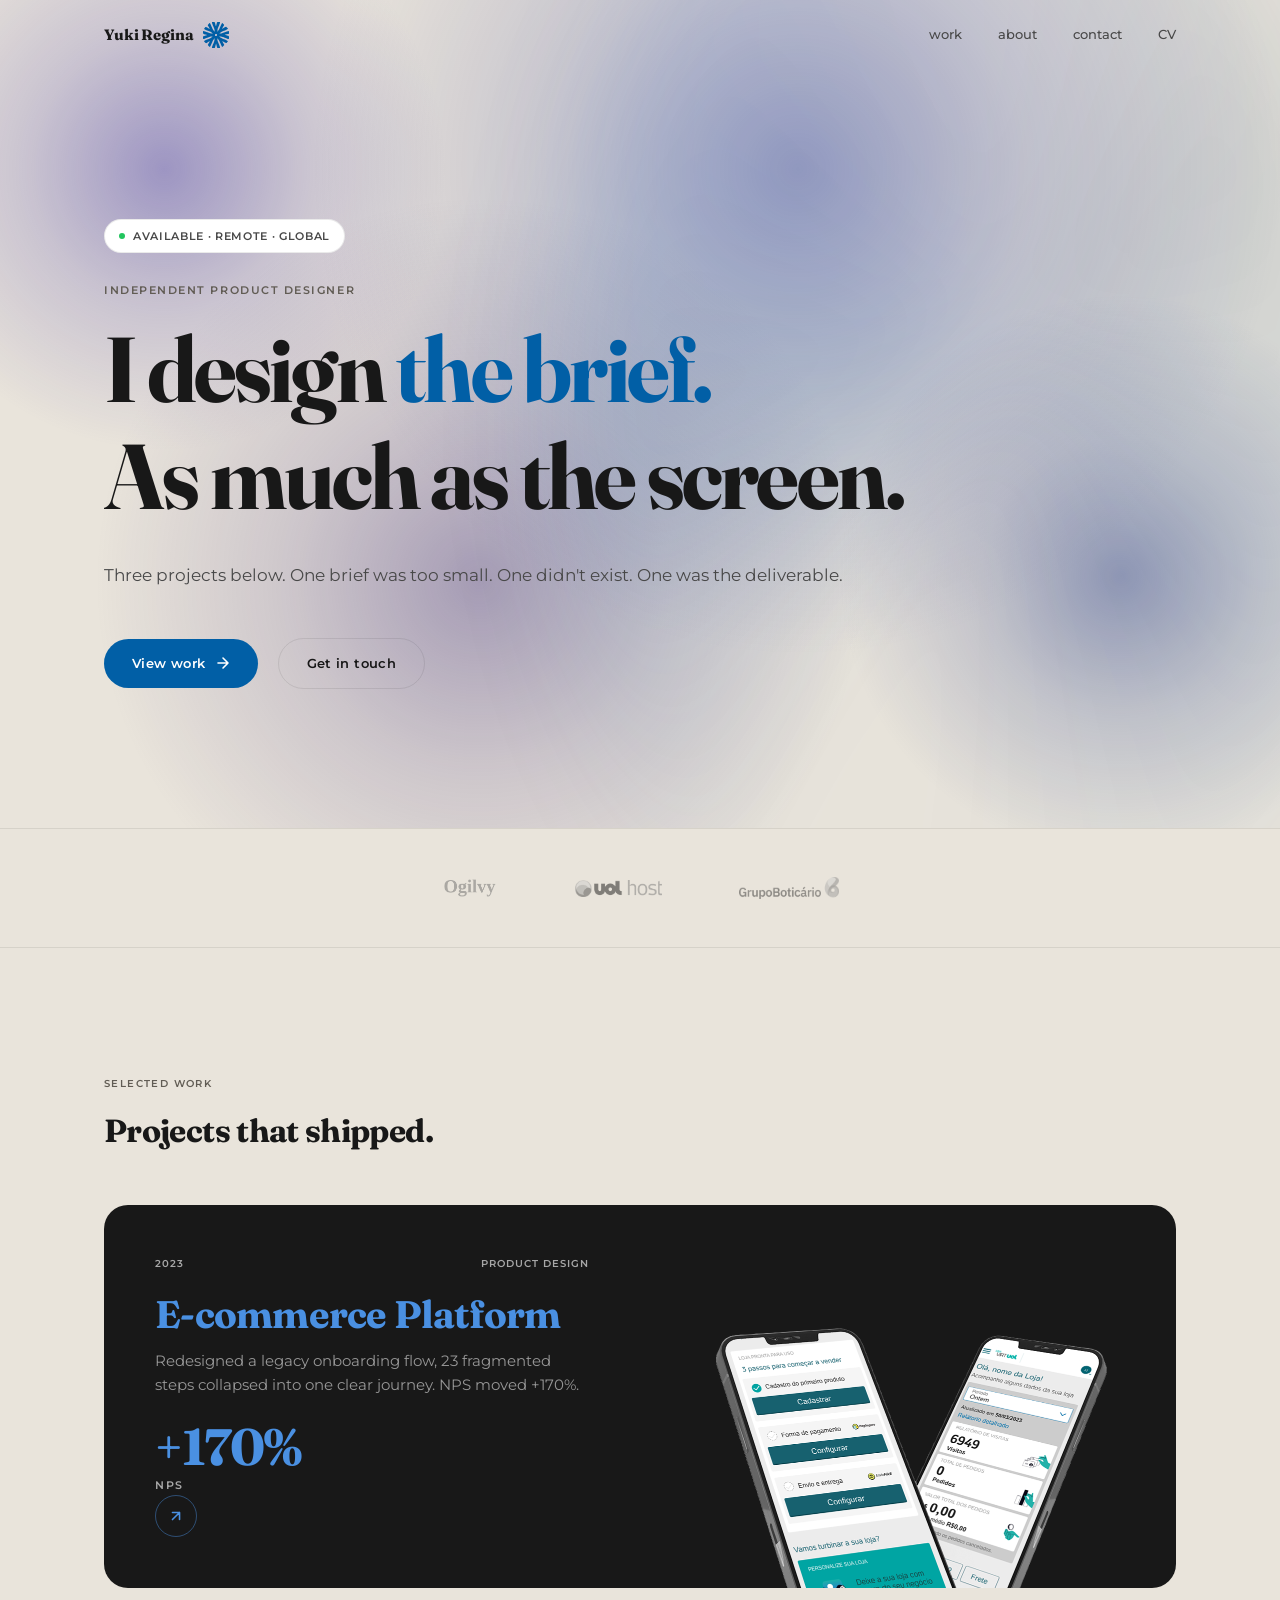
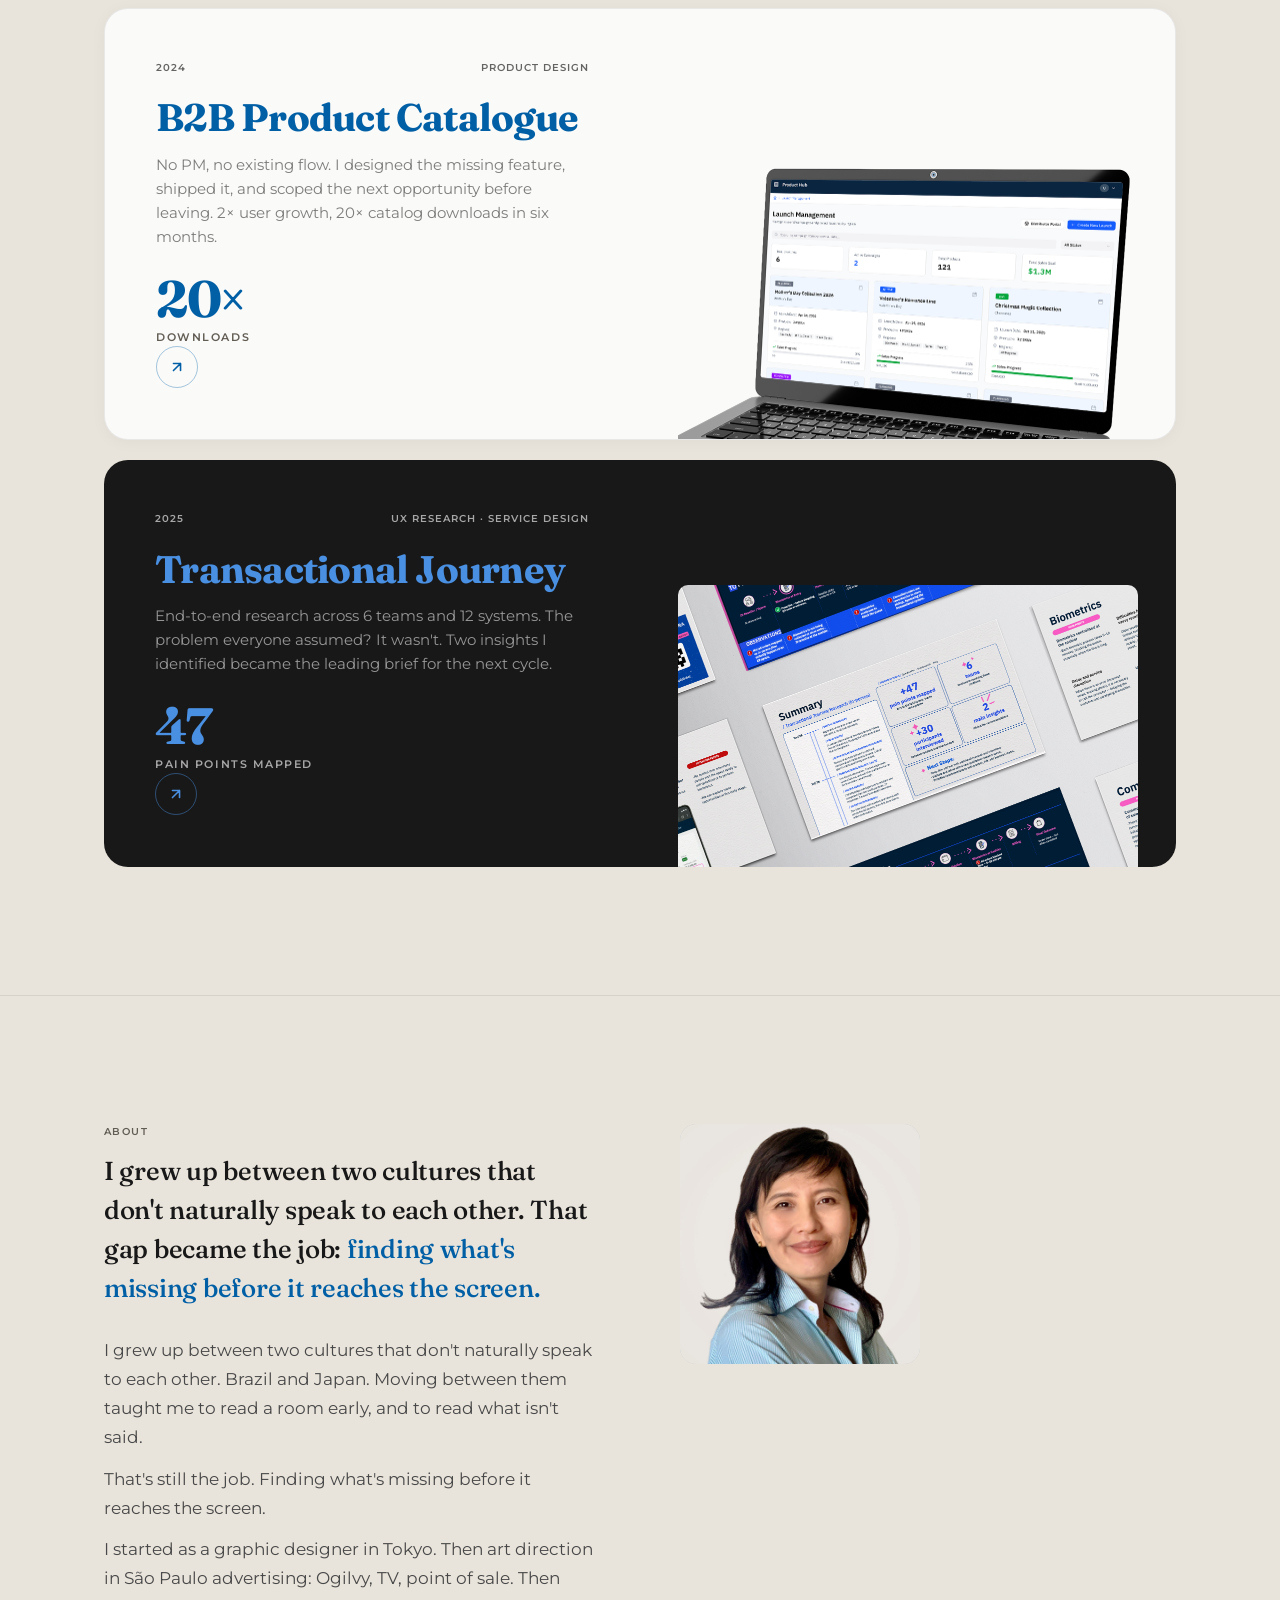
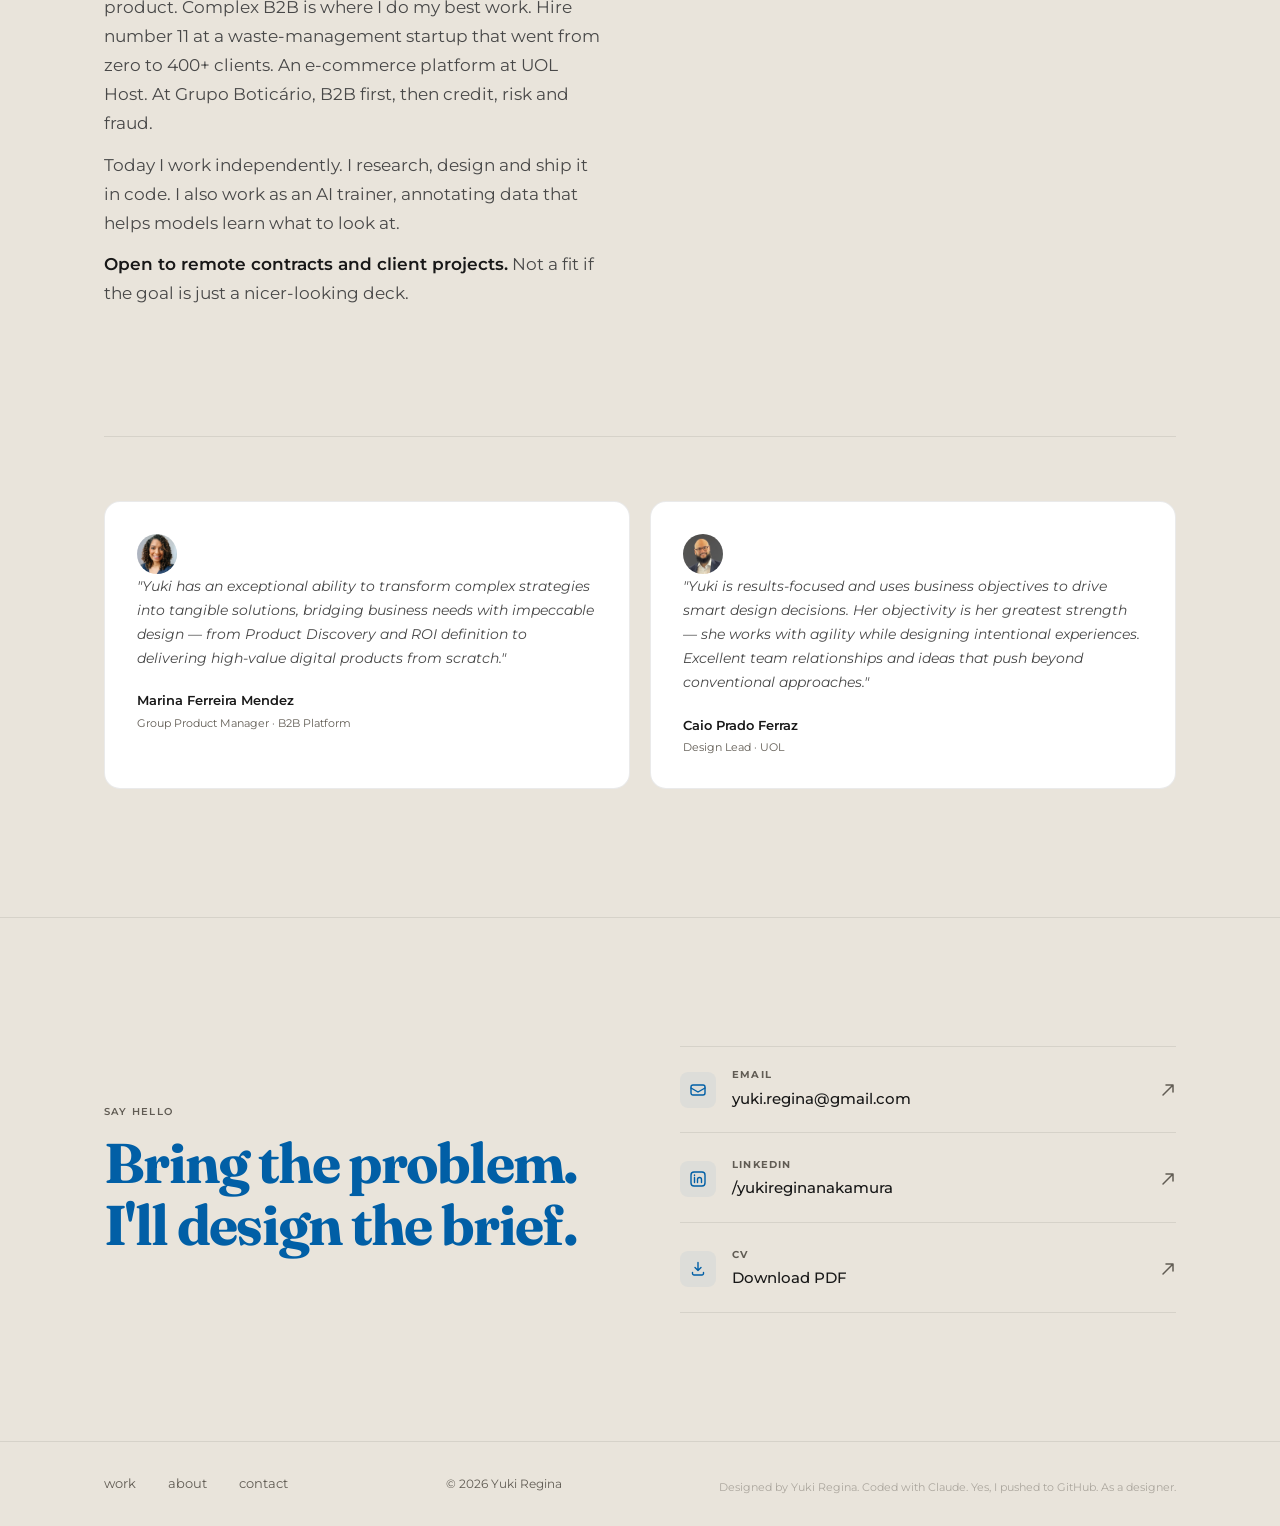
==== commit bc8fa0b0: "Update role line and About copy, remove Instagram link Hero and meta now read Independent Product De" ====
--- a/index.html
+++ b/index.html
@@ -13,16 +13,16 @@
   <meta name="viewport" content="width=device-width, initial-scale=1.0">
   <meta name="google" content="notranslate">
   <meta http-equiv="Content-Language" content="en">
-  <meta name="description" content="Yuki Regina, Senior Product Designer. I design the brief as much as the screen. B2B platforms, e-commerce, risk & fraud. Remote, global.">
-  <meta property="og:title" content="Yuki Regina | Senior Product Designer">
-  <meta property="og:description" content="Yuki Regina, Senior Product Designer. I design the brief as much as the screen. B2B platforms, e-commerce, risk & fraud. Remote, global.">
+  <meta name="description" content="Yuki Regina, Independent Product Designer. I design the brief as much as the screen. B2B platforms, e-commerce, risk & fraud. Remote, global.">
+  <meta property="og:title" content="Yuki Regina | Independent Product Designer">
+  <meta property="og:description" content="Yuki Regina, Independent Product Designer. I design the brief as much as the screen. B2B platforms, e-commerce, risk & fraud. Remote, global.">
   <meta property="og:image" content="https://yukiregina.com.br/assets/images/logo-mark.png">
   <meta property="og:url" content="https://yukiregina.com.br">
   <meta property="og:type" content="website">
   <meta name="twitter:card" content="summary">
   <meta name="twitter:image" content="https://yukiregina.com.br/assets/images/logo-mark.png">
   <meta name="theme-color" content="#E9E4DB">
-  <title>Yuki Regina | Senior Product Designer</title>
+  <title>Yuki Regina | Independent Product Designer</title>
   <link rel="preconnect" href="https://fonts.googleapis.com">
   <link rel="preconnect" href="https://fonts.gstatic.com" crossorigin>
   <link rel="stylesheet" href="https://fonts.googleapis.com/css2?family=Fraunces:opsz,wght,SOFT,WONK@9..144,400..700,0..100,0..1&family=Montserrat:wght@400;500;600;700&display=swap">
@@ -66,7 +66,7 @@
           Available · Remote · Global
         </div>
 
-        <p class="hero-kicker hero-fade">Senior Product Designer · B2B SaaS</p>
+        <p class="hero-kicker hero-fade">Independent Product Designer</p>
 
         <h1 class="hero-headline">
           <span class="reveal-line"><span>I design <span class="accent">the brief.</span></span></span>
@@ -206,9 +206,11 @@
             That gap became the job: <span style="color:var(--indigo);">finding what's missing before it reaches the screen.</span>
           </p>
           <div class="about-inline-body reveal">
-            <p>Tokyo trained me as a graphic designer. São Paulo turned me into a product designer: advertising, art direction, then B2B products. Before any of that, I changed schools every two years. Reading a room before I could speak its language was a survival skill. In product discovery, they pay you for it.</p>
-            <p>What I keep finding is the same thing in different products: the real problem sitting between teams, where nobody was looking. The projects above carry the evidence.</p>
-            <p>When the design is right, the business numbers move. <strong>Open to remote, global roles. Open to client projects.</strong> If what you need is the deck to look nicer, I'll be terrible for you.</p>
+            <p>I grew up between two cultures that don't naturally speak to each other. Brazil and Japan. Moving between them taught me to read a room early, and to read what isn't said.</p>
+            <p>That's still the job. Finding what's missing before it reaches the screen.</p>
+            <p>I started as a graphic designer in Tokyo. Then art direction in São Paulo advertising: Ogilvy, TV, point of sale. Then product. Complex B2B is where I do my best work. Hire number 11 at a waste-management startup that went from zero to 400+ clients. An e-commerce platform at UOL Host. At Grupo Boticário, B2B first, then credit, risk and fraud.</p>
+            <p>Today I work independently. I research, design and ship it in code. I also work as an AI trainer, annotating data that helps models learn what to look at.</p>
+            <p><strong>Open to remote contracts and client projects.</strong> Not a fit if the goal is just a nicer-looking deck.</p>
           </div>
         </div>
 
@@ -288,25 +290,6 @@
             </svg>
           </a>
 
-          <a href="https://instagram.com/yukiregina" target="_blank" rel="noopener" class="contact-inline-link">
-            <div class="contact-inline-link-left">
-              <div class="contact-inline-icon">
-                <svg width="16" height="16" viewBox="0 0 16 16" fill="none" aria-hidden="true">
-                  <rect x="1" y="1" width="14" height="14" rx="4" stroke="currentColor" stroke-width="1.4"/>
-                  <circle cx="8" cy="8" r="2.5" stroke="currentColor" stroke-width="1.4"/>
-                  <circle cx="11.5" cy="4.5" r="0.7" fill="currentColor"/>
-                </svg>
-              </div>
-              <div>
-                <span class="contact-inline-label">instagram</span>
-                <span class="contact-inline-value">@yukiregina</span>
-              </div>
-            </div>
-            <svg class="contact-inline-arrow" width="16" height="16" viewBox="0 0 16 16" fill="none" aria-hidden="true">
-              <path d="M3 13L13 3M13 3H6M13 3v7" stroke="currentColor" stroke-width="1.5" stroke-linecap="round" stroke-linejoin="round"/>
-            </svg>
-          </a>
-
           <a href="/Yuki_Regina_Nakamura_CV.pdf" download class="contact-inline-link">
             <div class="contact-inline-link-left">
               <div class="contact-inline-icon">
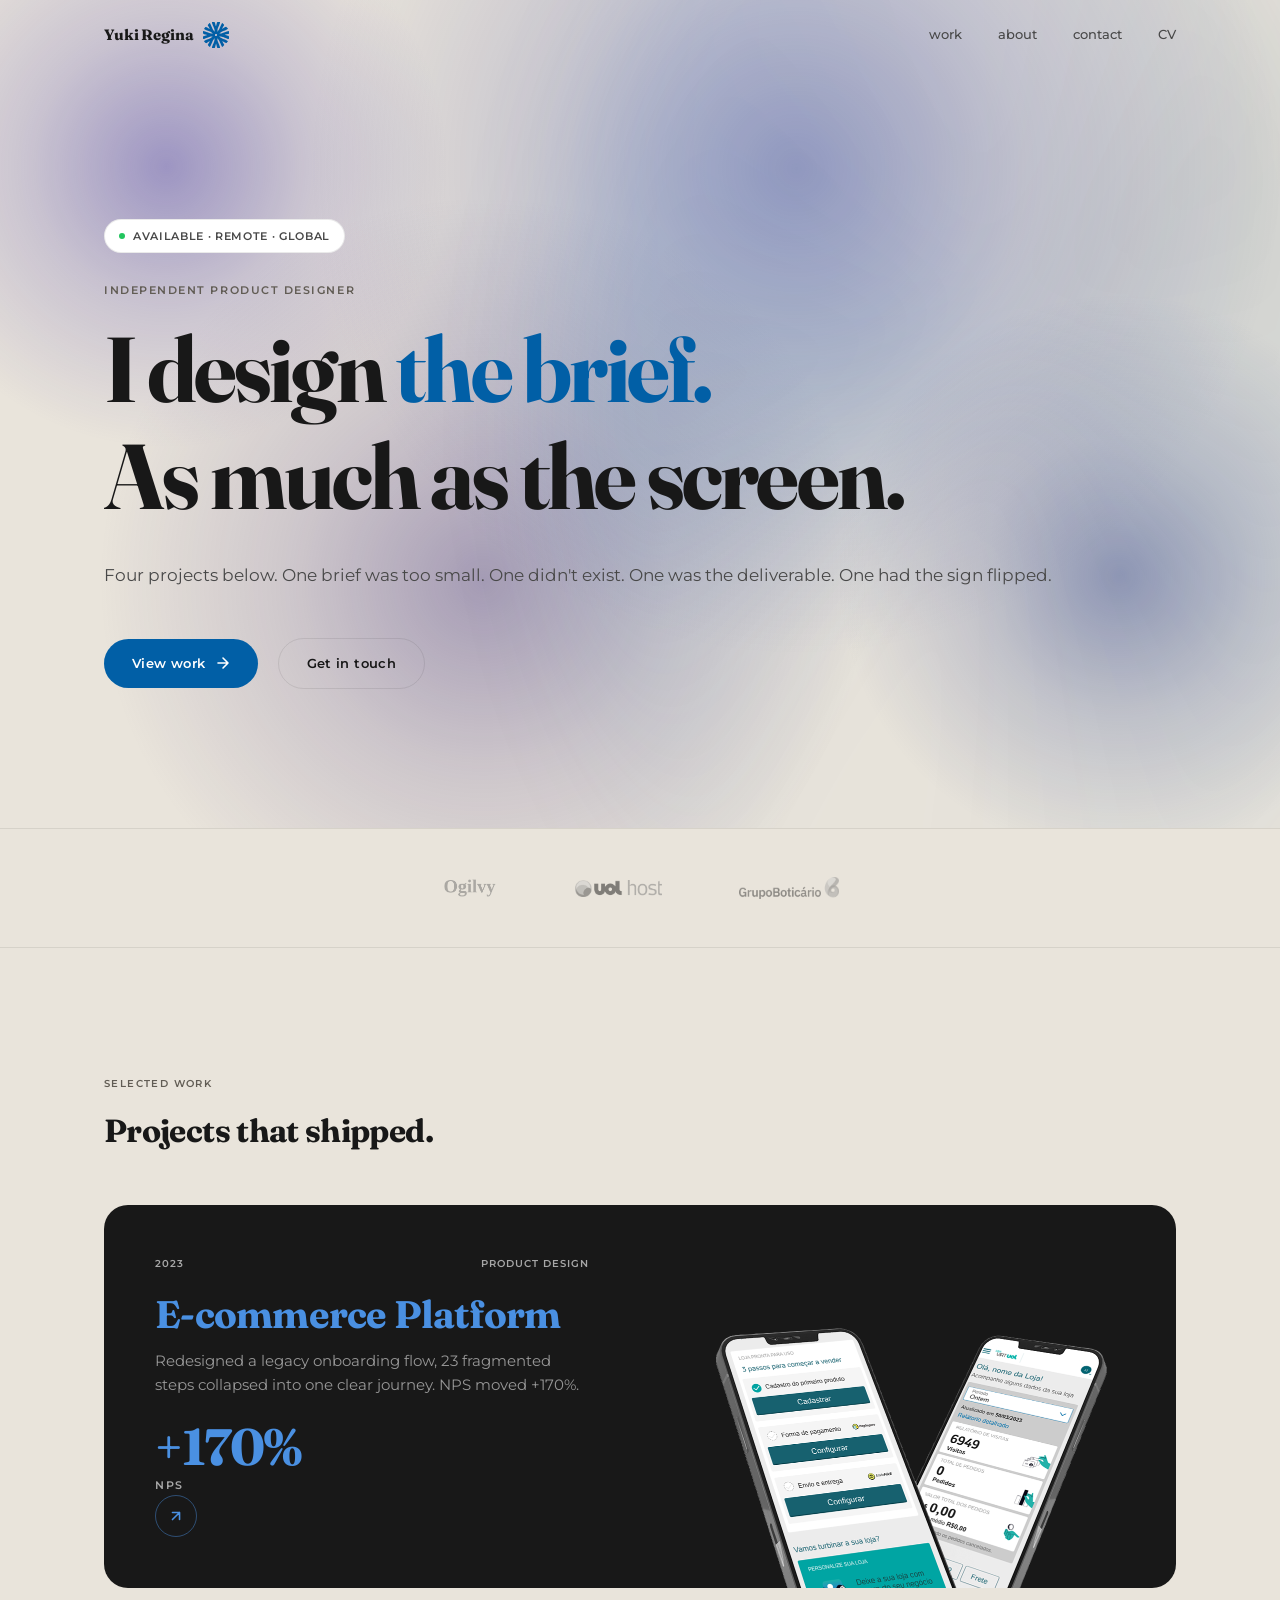
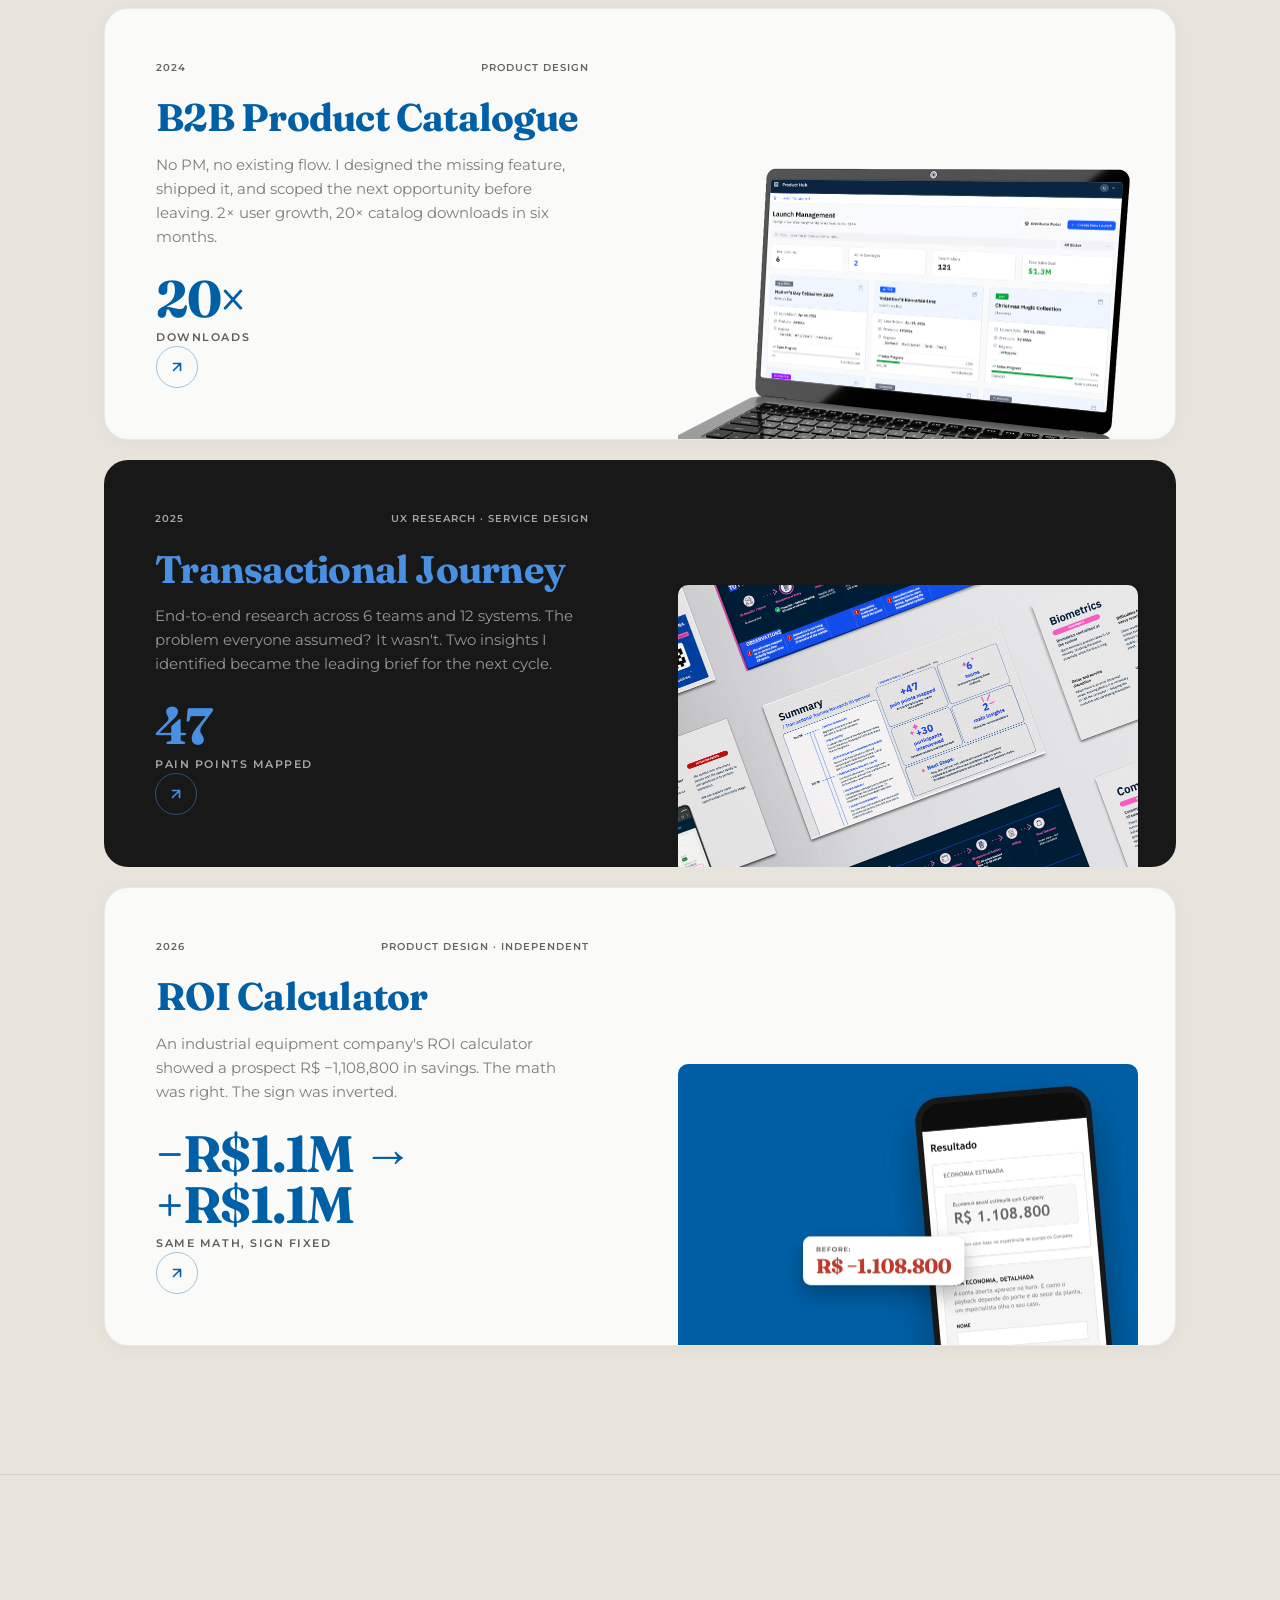
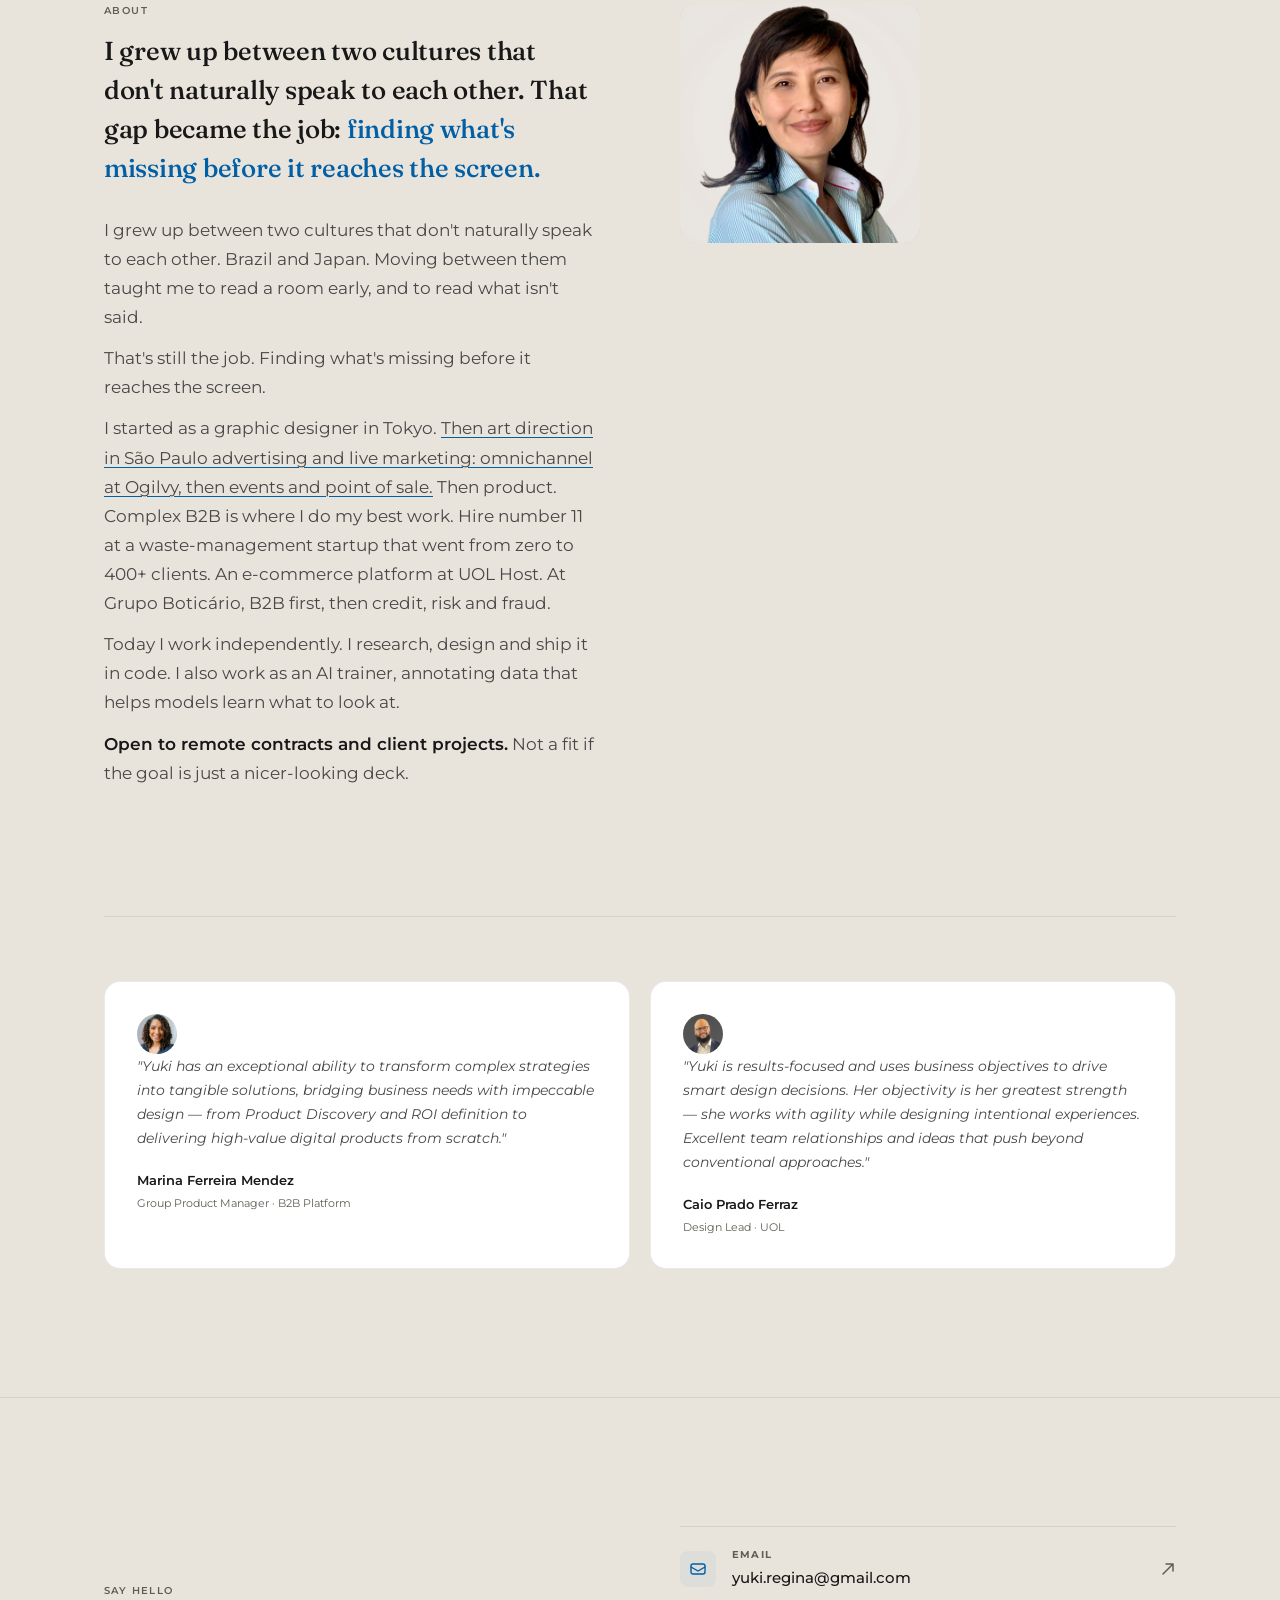
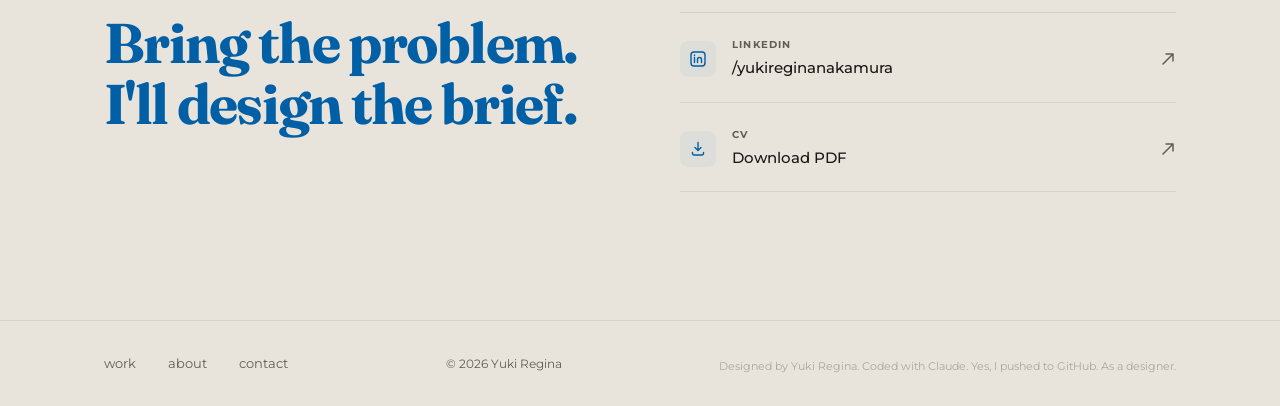
==== commit f06e57ea: "Add ROI Calculator case and Art Direction page; tighten case studies - Home: hero now introduces fou" ====
--- a/index.html
+++ b/index.html
@@ -74,7 +74,7 @@
         </h1>
 
         <p class="hero-sub hero-fade">
-          Three projects below. One brief was too small. One didn't exist. One was the deliverable.
+          Four projects below. One brief was too small. One didn't exist. One was the deliverable. One had the sign flipped.
         </p>
 
         <div class="hero-actions hero-fade">
@@ -190,6 +190,30 @@
           </div>
         </a>
 
+        <!-- Card 4 — light -->
+        <a href="work/roi-calculator.html" class="project-card card-light reveal delay-3">
+          <div class="project-card-info">
+            <div class="project-card-top">
+              <span class="project-year">2026</span>
+              <span class="project-type">Product Design · Independent</span>
+            </div>
+            <h3 class="project-title">ROI Calculator</h3>
+            <p class="project-synopsis">An industrial equipment company's ROI calculator showed a prospect R$ −1,108,800 in savings. The math was right. The sign was inverted.</p>
+            <div class="project-stat">
+              <span class="project-stat-num">−R$1.1M → +R$1.1M</span>
+              <span class="project-stat-label">same math, sign fixed</span>
+            </div>
+            <div class="project-arrow" aria-hidden="true">
+              <svg width="16" height="16" viewBox="0 0 16 16" fill="none">
+                <path d="M3 8h10M8 3l5 5-5 5" stroke="currentColor" stroke-width="1.6" stroke-linecap="round" stroke-linejoin="round"/>
+              </svg>
+            </div>
+          </div>
+          <div class="project-card-visual" aria-hidden="true">
+            <img src="assets/images/roi-card.webp" alt="" class="project-mockup-img">
+          </div>
+        </a>
+
       </div>
     </div>
   </section>
@@ -208,7 +232,7 @@
           <div class="about-inline-body reveal">
             <p>I grew up between two cultures that don't naturally speak to each other. Brazil and Japan. Moving between them taught me to read a room early, and to read what isn't said.</p>
             <p>That's still the job. Finding what's missing before it reaches the screen.</p>
-            <p>I started as a graphic designer in Tokyo. Then art direction in São Paulo advertising: Ogilvy, TV, point of sale. Then product. Complex B2B is where I do my best work. Hire number 11 at a waste-management startup that went from zero to 400+ clients. An e-commerce platform at UOL Host. At Grupo Boticário, B2B first, then credit, risk and fraud.</p>
+            <p>I started as a graphic designer in Tokyo. <a href="work/art-direction.html">Then art direction in São Paulo advertising and live marketing: omnichannel at Ogilvy, then events and point of sale.</a> Then product. Complex B2B is where I do my best work. Hire number 11 at a waste-management startup that went from zero to 400+ clients. An e-commerce platform at UOL Host. At Grupo Boticário, B2B first, then credit, risk and fraud.</p>
             <p>Today I work independently. I research, design and ship it in code. I also work as an AI trainer, annotating data that helps models learn what to look at.</p>
             <p><strong>Open to remote contracts and client projects.</strong> Not a fit if the goal is just a nicer-looking deck.</p>
           </div>
--- a/assets/css/home.css
+++ b/assets/css/home.css
@@ -192,6 +192,8 @@
 }
 .about-inline-body p:last-child { margin-bottom: 0; }
 .about-inline-body strong { color: var(--text); font-weight: 600; }
+.about-inline-body a { color: inherit; text-decoration: underline; text-decoration-color: var(--indigo); text-decoration-thickness: 1px; text-underline-offset: 3px; transition: color .2s; }
+.about-inline-body a:hover { color: var(--indigo); }
 .about-photo-col {
   display: flex;
   flex-direction: column;
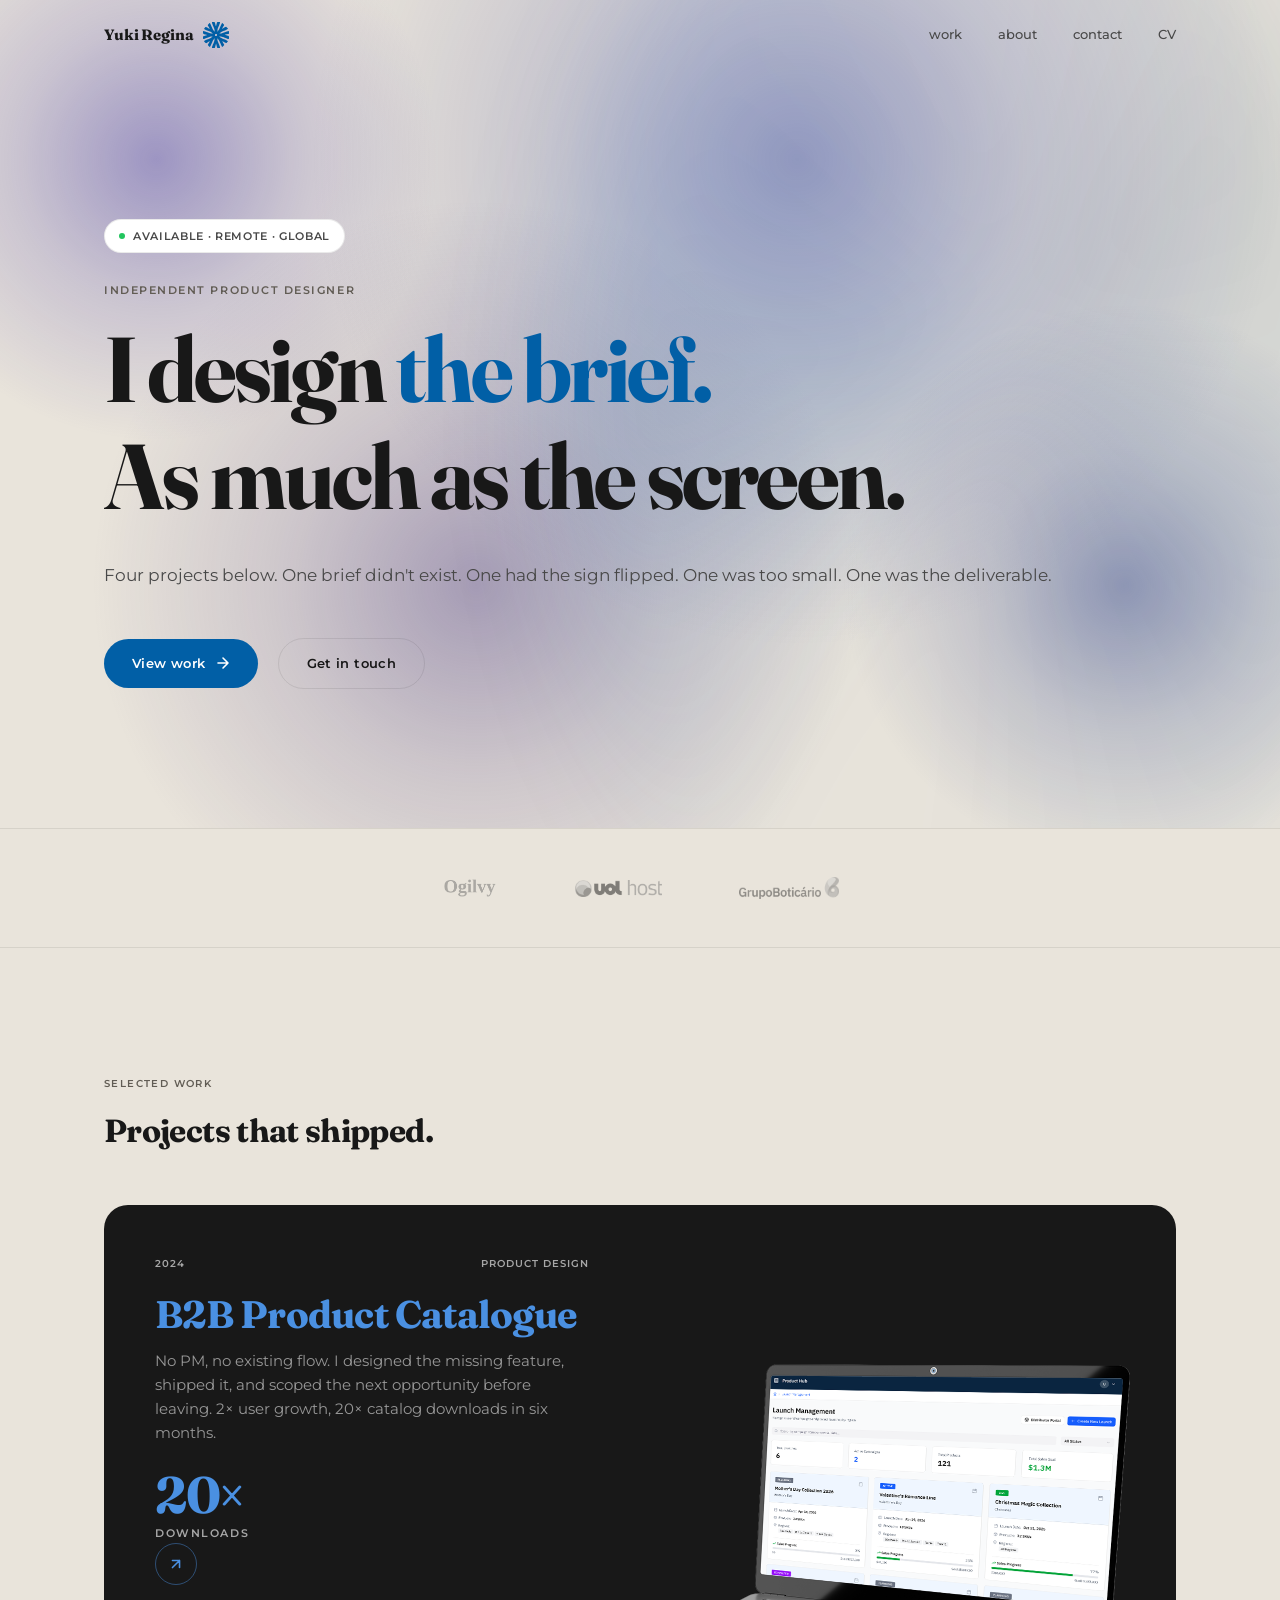
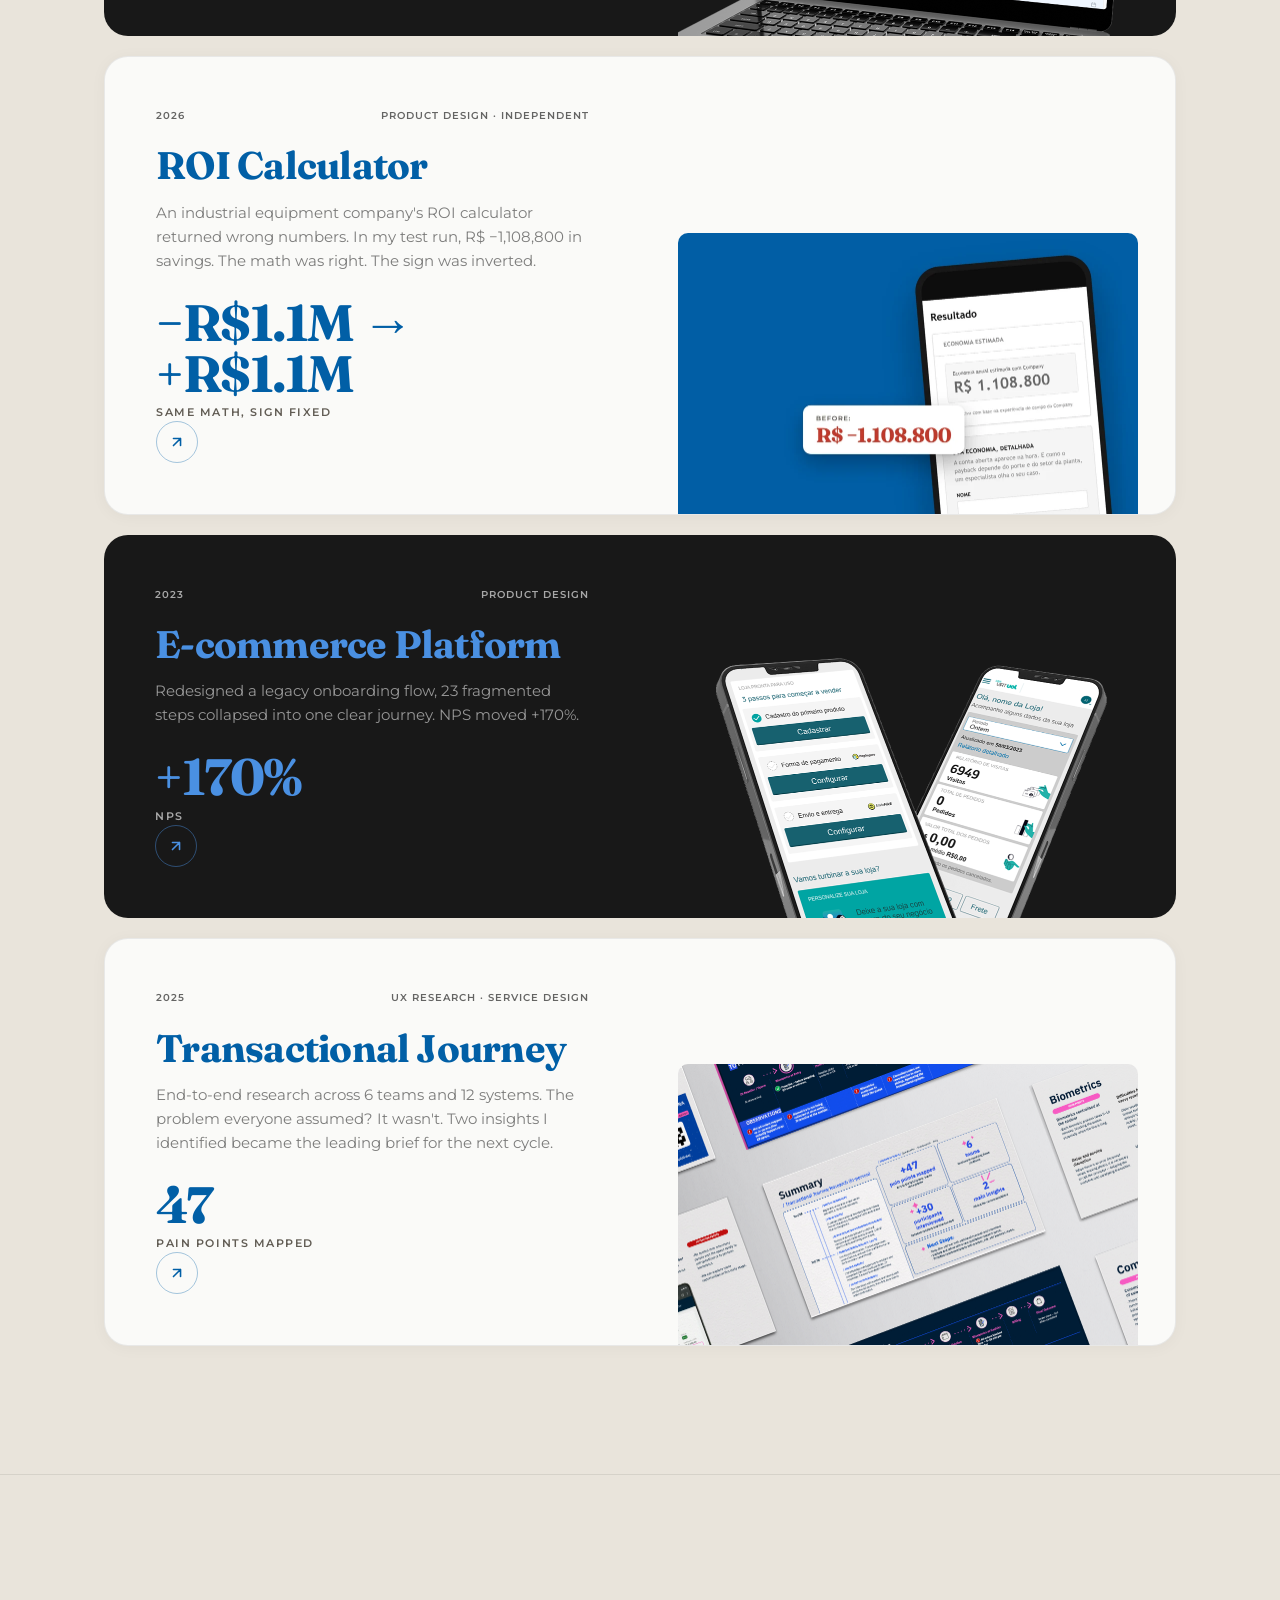
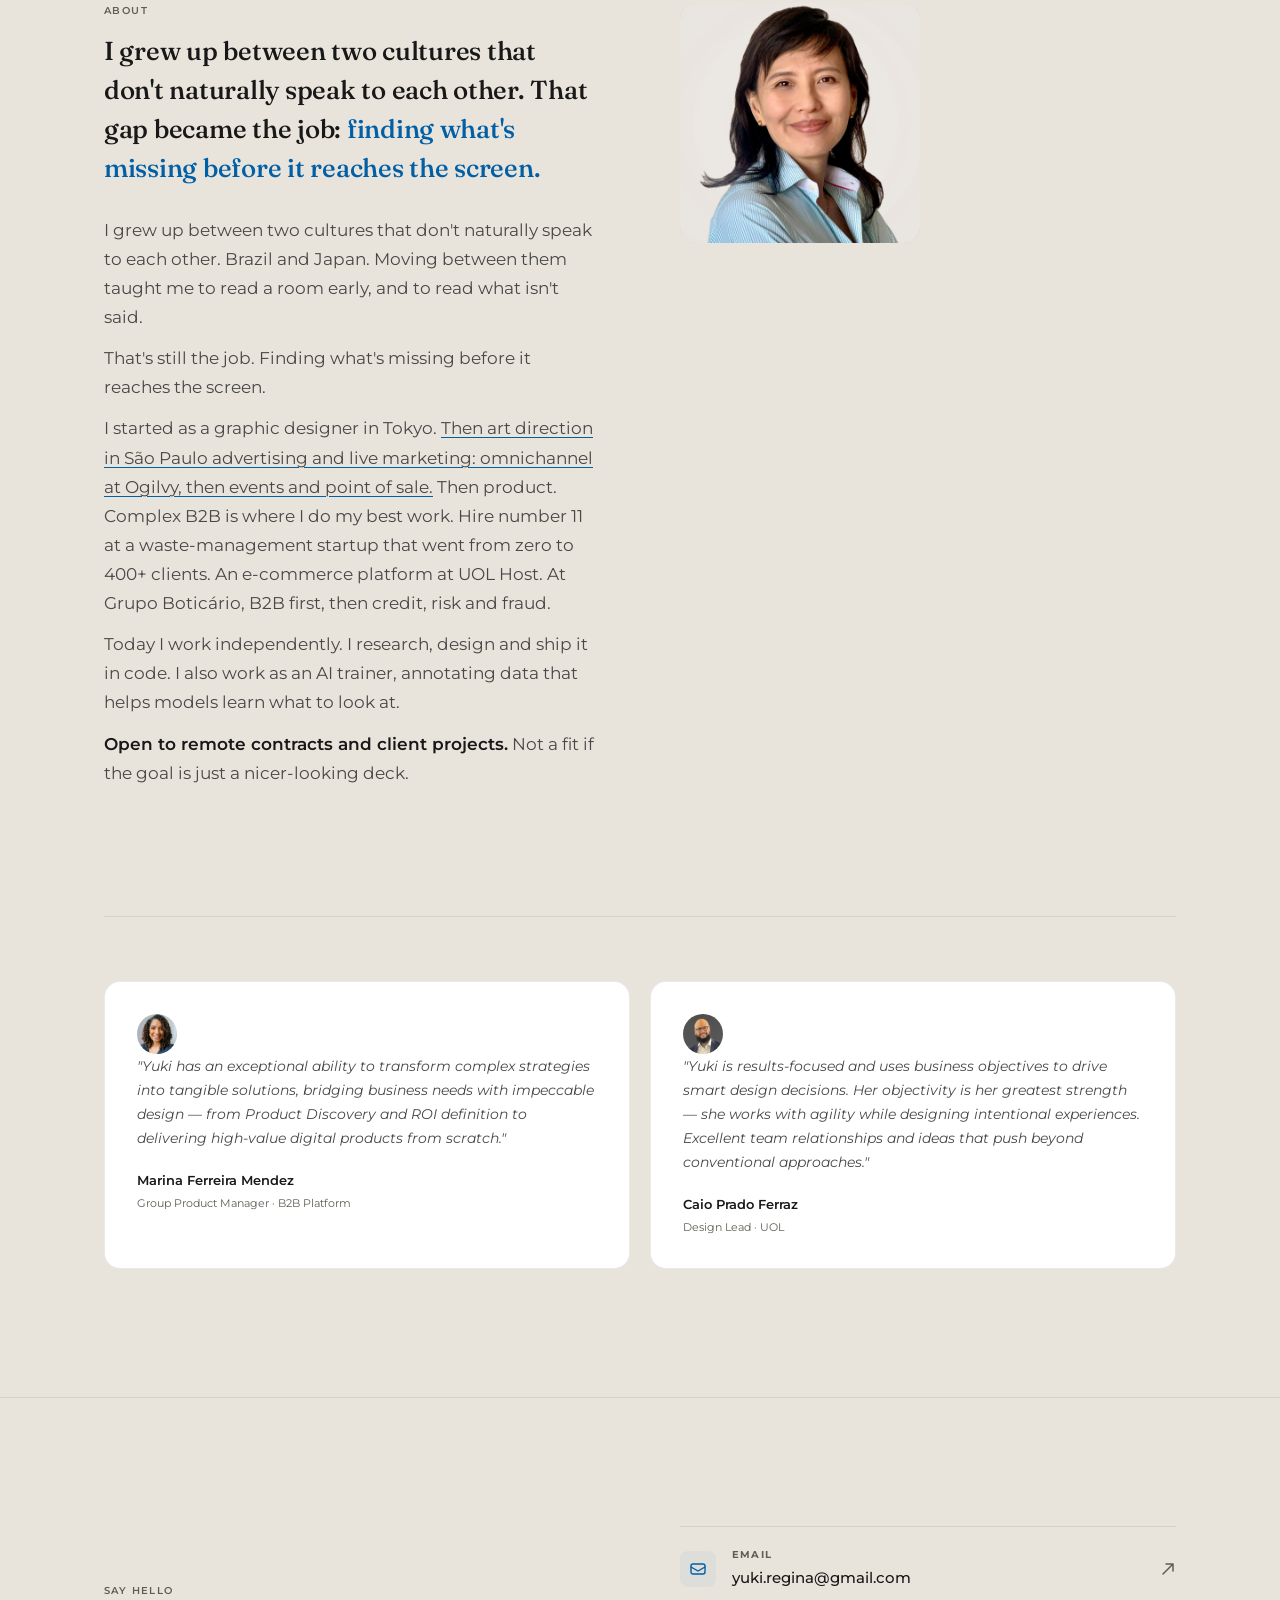
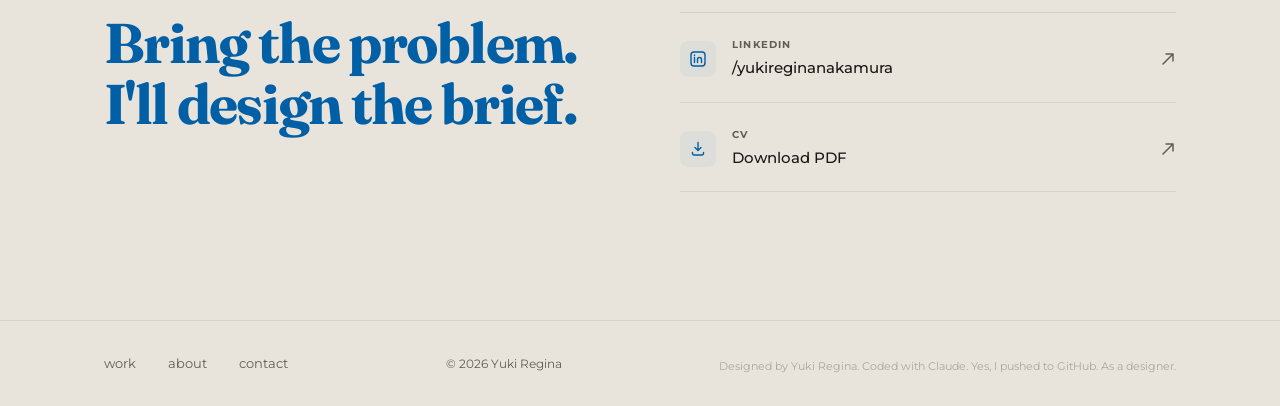
==== commit d110f9e3: "Deepen ROI Calculator case and reorder work Add Diagnosis, System and Build sections with the design" ====
--- a/index.html
+++ b/index.html
@@ -74,7 +74,7 @@
         </h1>
 
         <p class="hero-sub hero-fade">
-          Four projects below. One brief was too small. One didn't exist. One was the deliverable. One had the sign flipped.
+          Four projects below. One brief didn't exist. One had the sign flipped. One was too small. One was the deliverable.
         </p>
 
         <div class="hero-actions hero-fade">
@@ -119,7 +119,55 @@
       <div class="projects-stack" data-stagger>
 
         <!-- Card 1 — dark -->
-        <a href="work/ecommerce-platform.html" class="project-card reveal">
+        <a href="work/b2b-catalogue.html" class="project-card reveal">
+          <div class="project-card-info">
+            <div class="project-card-top">
+              <span class="project-year">2024</span>
+              <span class="project-type">Product Design</span>
+            </div>
+            <h3 class="project-title">B2B Product Catalogue</h3>
+            <p class="project-synopsis">No PM, no existing flow. I designed the missing feature, shipped it, and scoped the next opportunity before leaving. 2× user growth, 20× catalog downloads in six months.</p>
+            <div class="project-stat">
+              <span class="project-stat-num">20×</span>
+              <span class="project-stat-label">downloads</span>
+            </div>
+            <div class="project-arrow" aria-hidden="true">
+              <svg width="16" height="16" viewBox="0 0 16 16" fill="none">
+                <path d="M3 8h10M8 3l5 5-5 5" stroke="currentColor" stroke-width="1.6" stroke-linecap="round" stroke-linejoin="round"/>
+              </svg>
+            </div>
+          </div>
+          <div class="project-card-visual" aria-hidden="true">
+            <img src="assets/images/b2b-card.png" alt="" class="project-mockup-img">
+          </div>
+        </a>
+
+        <!-- Card 2 — light -->
+        <a href="work/roi-calculator.html" class="project-card card-light reveal delay-1">
+          <div class="project-card-info">
+            <div class="project-card-top">
+              <span class="project-year">2026</span>
+              <span class="project-type">Product Design · Independent</span>
+            </div>
+            <h3 class="project-title">ROI Calculator</h3>
+            <p class="project-synopsis">An industrial equipment company's ROI calculator returned wrong numbers. In my test run, R$ −1,108,800 in savings. The math was right. The sign was inverted.</p>
+            <div class="project-stat">
+              <span class="project-stat-num">−R$1.1M → +R$1.1M</span>
+              <span class="project-stat-label">same math, sign fixed</span>
+            </div>
+            <div class="project-arrow" aria-hidden="true">
+              <svg width="16" height="16" viewBox="0 0 16 16" fill="none">
+                <path d="M3 8h10M8 3l5 5-5 5" stroke="currentColor" stroke-width="1.6" stroke-linecap="round" stroke-linejoin="round"/>
+              </svg>
+            </div>
+          </div>
+          <div class="project-card-visual" aria-hidden="true">
+            <img src="assets/images/roi-card.webp" alt="" class="project-mockup-img">
+          </div>
+        </a>
+
+        <!-- Card 3 — dark -->
+        <a href="work/ecommerce-platform.html" class="project-card reveal delay-2">
           <div class="project-card-info">
             <div class="project-card-top">
               <span class="project-year">2023</span>
@@ -142,32 +190,8 @@
           </div>
         </a>
 
-        <!-- Card 2 — light -->
-        <a href="work/b2b-catalogue.html" class="project-card card-light reveal delay-1">
-          <div class="project-card-info">
-            <div class="project-card-top">
-              <span class="project-year">2024</span>
-              <span class="project-type">Product Design</span>
-            </div>
-            <h3 class="project-title">B2B Product Catalogue</h3>
-            <p class="project-synopsis">No PM, no existing flow. I designed the missing feature, shipped it, and scoped the next opportunity before leaving. 2× user growth, 20× catalog downloads in six months.</p>
-            <div class="project-stat">
-              <span class="project-stat-num">20×</span>
-              <span class="project-stat-label">downloads</span>
-            </div>
-            <div class="project-arrow" aria-hidden="true">
-              <svg width="16" height="16" viewBox="0 0 16 16" fill="none">
-                <path d="M3 8h10M8 3l5 5-5 5" stroke="currentColor" stroke-width="1.6" stroke-linecap="round" stroke-linejoin="round"/>
-              </svg>
-            </div>
-          </div>
-          <div class="project-card-visual" aria-hidden="true">
-            <img src="assets/images/b2b-card.png" alt="" class="project-mockup-img">
-          </div>
-        </a>
-
-        <!-- Card 3 — dark -->
-        <a href="work/risk-platform.html" class="project-card reveal delay-2">
+        <!-- Card 4 — light -->
+        <a href="work/risk-platform.html" class="project-card card-light reveal delay-3">
           <div class="project-card-info">
             <div class="project-card-top">
               <span class="project-year">2025</span>
@@ -187,30 +211,6 @@
           </div>
           <div class="project-card-visual" aria-hidden="true">
             <img src="assets/images/risk-card.png" alt="" class="project-mockup-img">
-          </div>
-        </a>
-
-        <!-- Card 4 — light -->
-        <a href="work/roi-calculator.html" class="project-card card-light reveal delay-3">
-          <div class="project-card-info">
-            <div class="project-card-top">
-              <span class="project-year">2026</span>
-              <span class="project-type">Product Design · Independent</span>
-            </div>
-            <h3 class="project-title">ROI Calculator</h3>
-            <p class="project-synopsis">An industrial equipment company's ROI calculator showed a prospect R$ −1,108,800 in savings. The math was right. The sign was inverted.</p>
-            <div class="project-stat">
-              <span class="project-stat-num">−R$1.1M → +R$1.1M</span>
-              <span class="project-stat-label">same math, sign fixed</span>
-            </div>
-            <div class="project-arrow" aria-hidden="true">
-              <svg width="16" height="16" viewBox="0 0 16 16" fill="none">
-                <path d="M3 8h10M8 3l5 5-5 5" stroke="currentColor" stroke-width="1.6" stroke-linecap="round" stroke-linejoin="round"/>
-              </svg>
-            </div>
-          </div>
-          <div class="project-card-visual" aria-hidden="true">
-            <img src="assets/images/roi-card.webp" alt="" class="project-mockup-img">
           </div>
         </a>
 
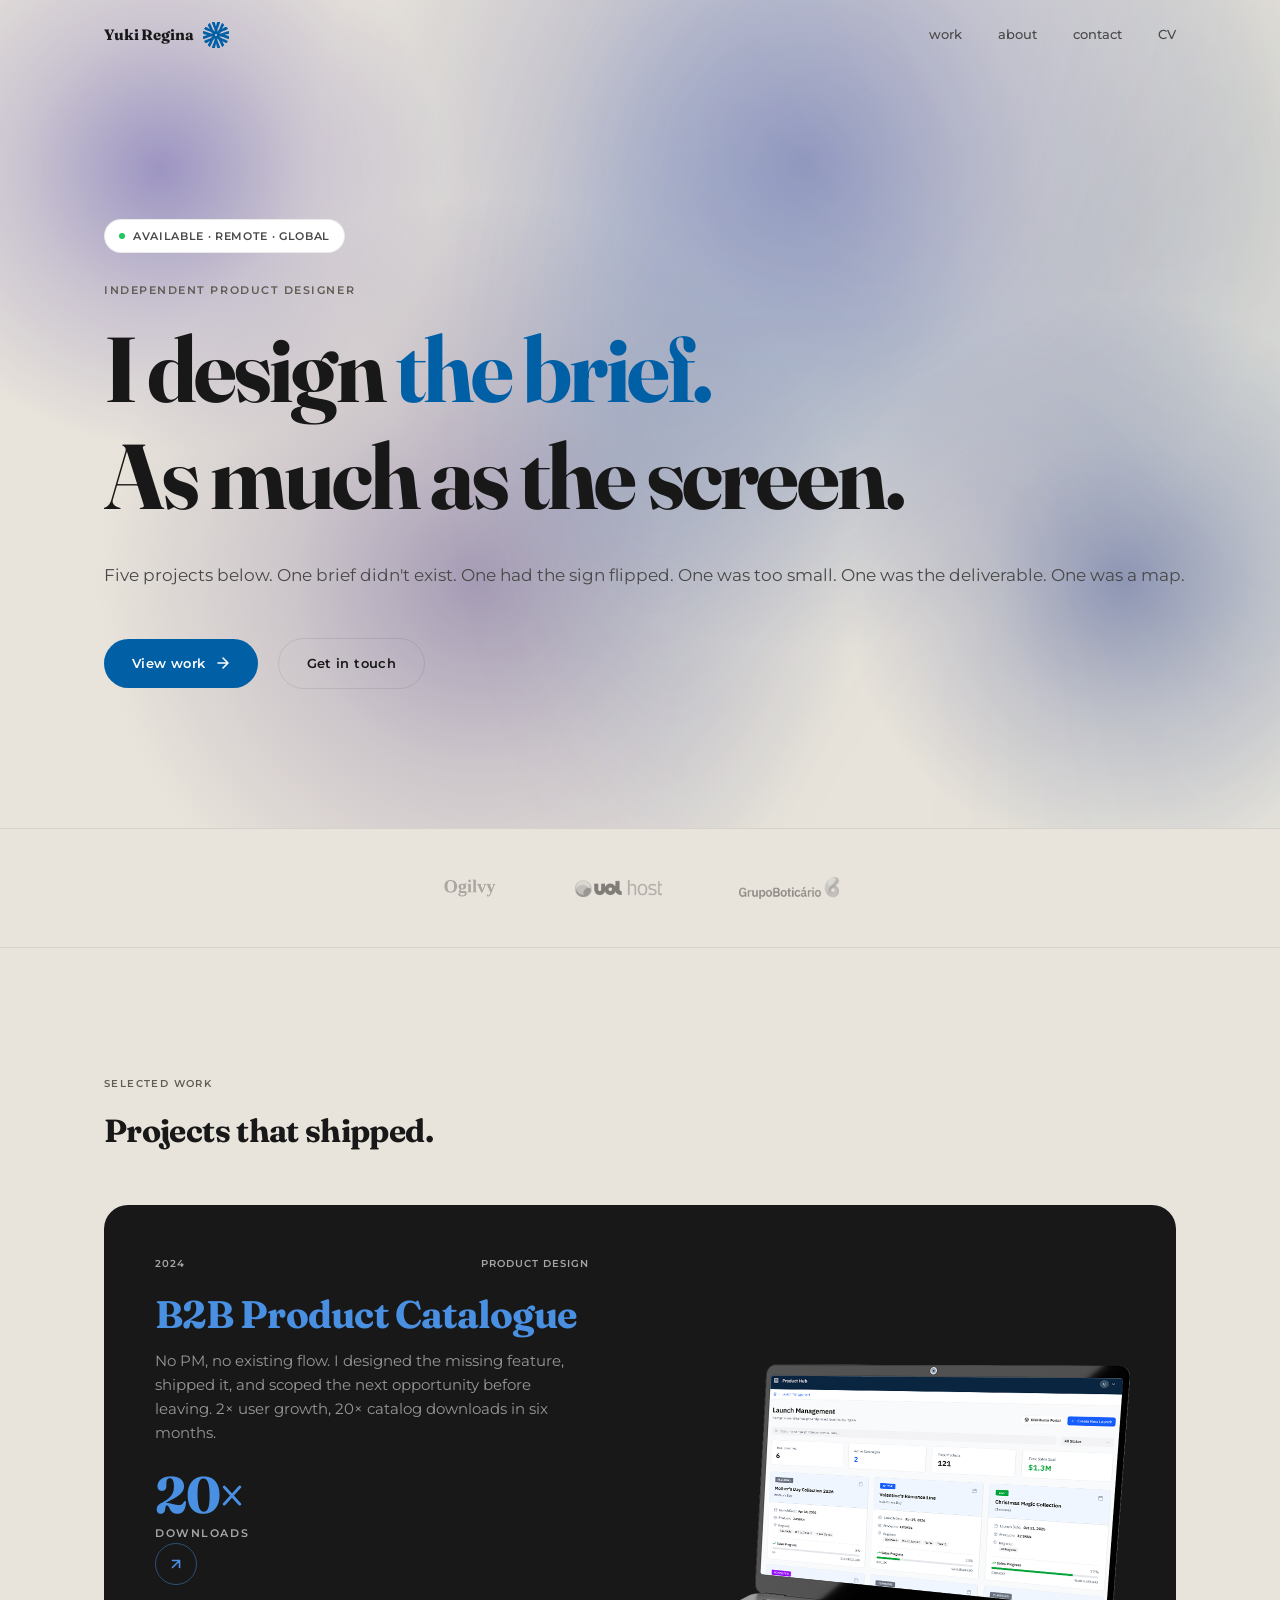
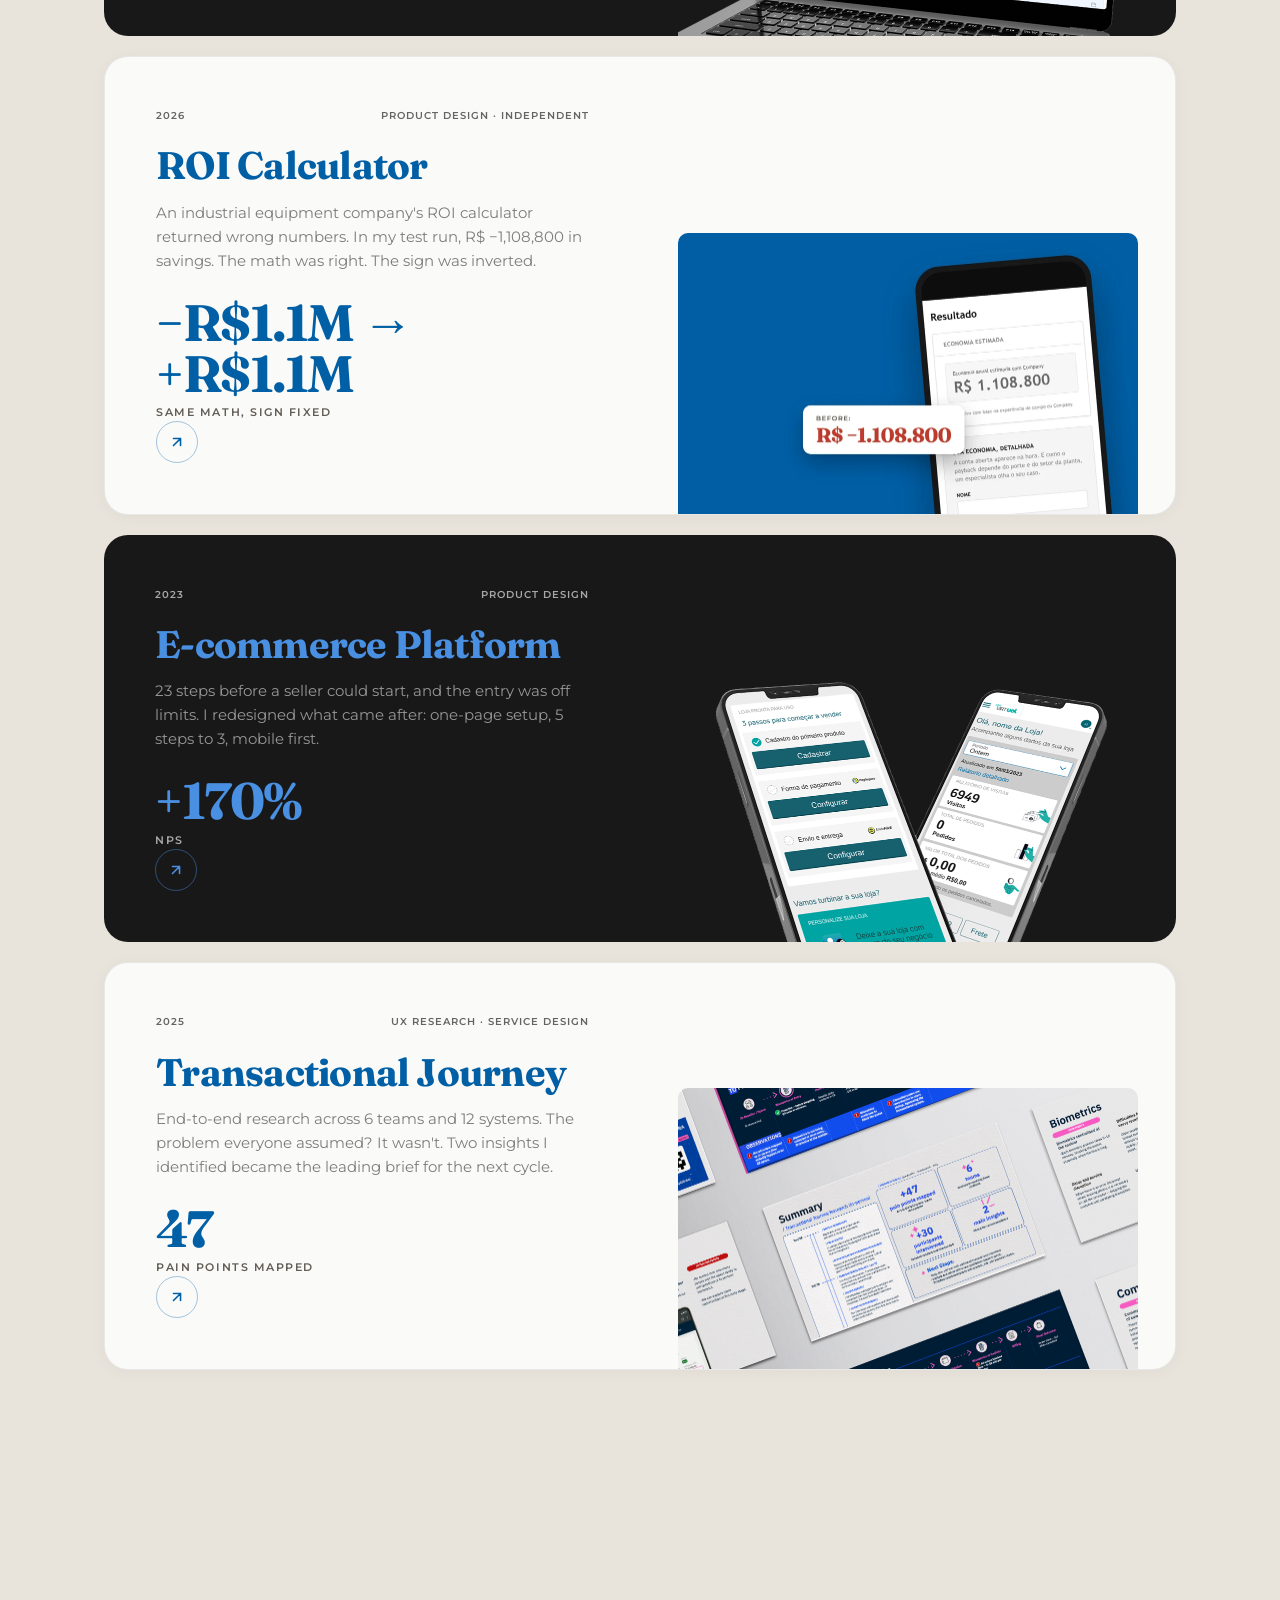
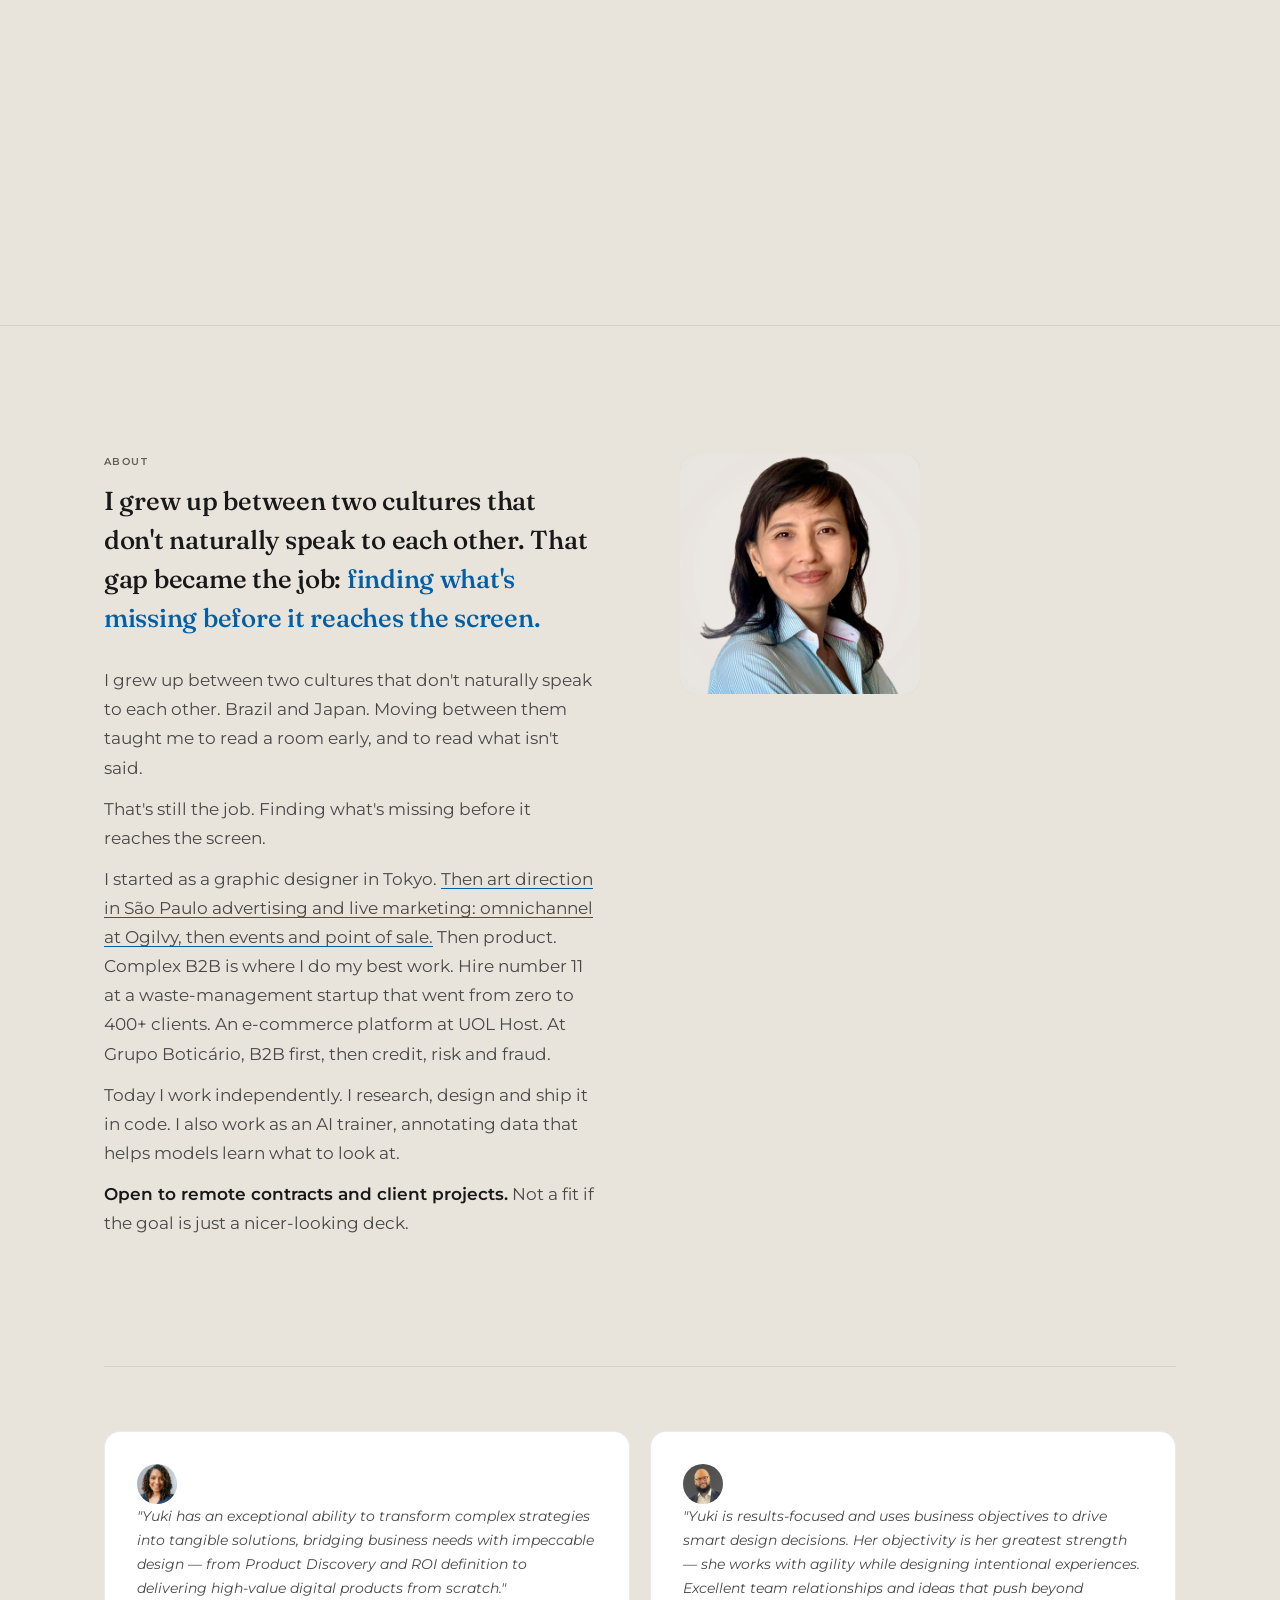
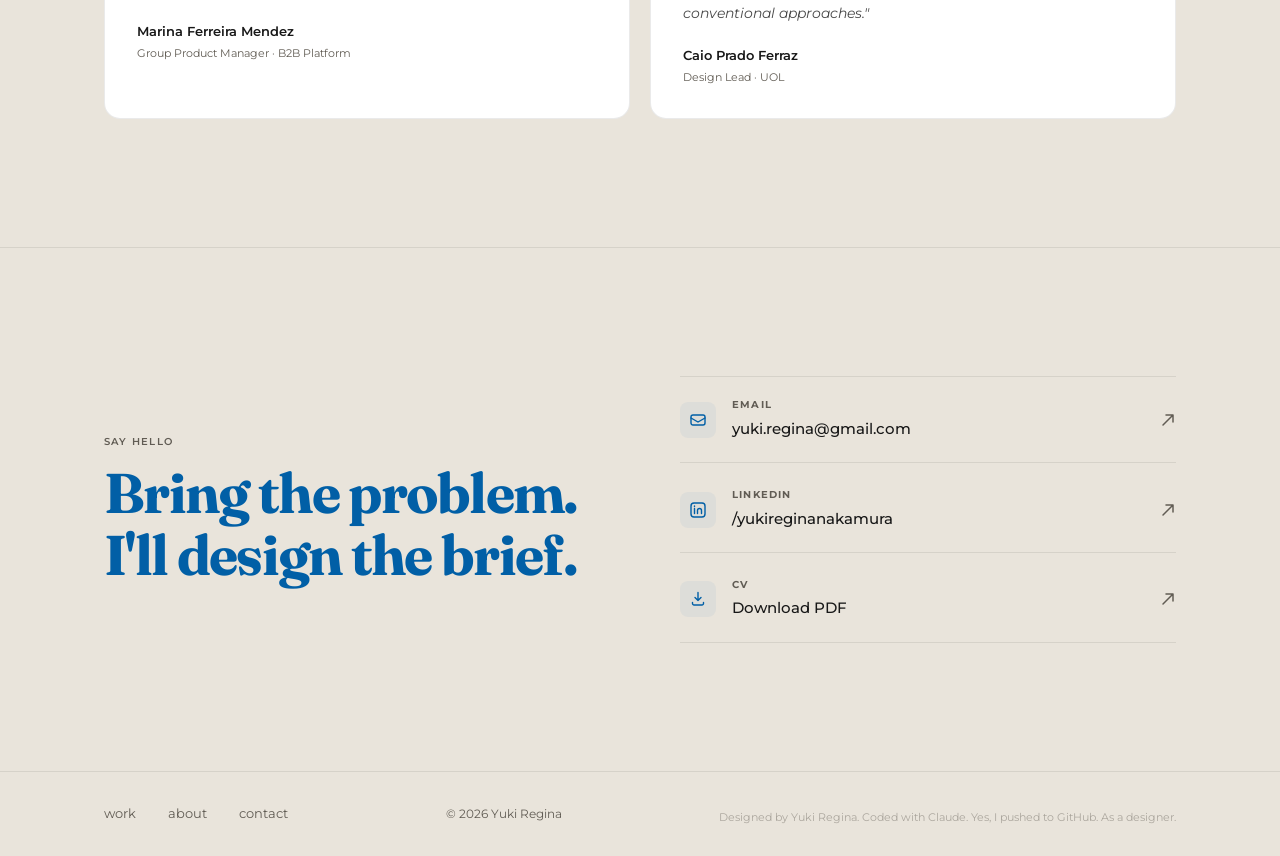
==== commit 44366983: "Update e-commerce copy and CV Scope the e-commerce case to what changed after the shared entry: new " ====
--- a/index.html
+++ b/index.html
@@ -74,7 +74,7 @@
         </h1>
 
         <p class="hero-sub hero-fade">
-          Four projects below. One brief didn't exist. One had the sign flipped. One was too small. One was the deliverable.
+          Five projects below. One brief didn't exist. One had the sign flipped. One was too small. One was the deliverable. One was a map.
         </p>
 
         <div class="hero-actions hero-fade">
@@ -174,7 +174,7 @@
               <span class="project-type">Product Design</span>
             </div>
             <h3 class="project-title">E-commerce Platform</h3>
-            <p class="project-synopsis">Redesigned a legacy onboarding flow, 23 fragmented steps collapsed into one clear journey. NPS moved +170%.</p>
+            <p class="project-synopsis">23 steps before a seller could start, and the entry was off limits. I redesigned what came after: one-page setup, 5 steps to 3, mobile first.</p>
             <div class="project-stat">
               <span class="project-stat-num">+170%</span>
               <span class="project-stat-label">NPS</span>
@@ -211,6 +211,30 @@
           </div>
           <div class="project-card-visual" aria-hidden="true">
             <img src="assets/images/risk-card.png" alt="" class="project-mockup-img">
+          </div>
+        </a>
+
+        <!-- Card 5 — dark -->
+        <a href="work/musa.html" class="project-card reveal delay-4">
+          <div class="project-card-info">
+            <div class="project-card-top">
+              <span class="project-year">2020–2021</span>
+              <span class="project-type">Service Design · Product Design</span>
+            </div>
+            <h3 class="project-title">Musa</h3>
+            <p class="project-synopsis">Employee #11 at a waste-management startup. Before any screen, I designed the map of the service. It went into the seed pitch. The app came after.</p>
+            <div class="project-stat">
+              <span class="project-stat-num">400+</span>
+              <span class="project-stat-label">clients in 18 months</span>
+            </div>
+            <div class="project-arrow" aria-hidden="true">
+              <svg width="16" height="16" viewBox="0 0 16 16" fill="none">
+                <path d="M3 8h10M8 3l5 5-5 5" stroke="currentColor" stroke-width="1.6" stroke-linecap="round" stroke-linejoin="round"/>
+              </svg>
+            </div>
+          </div>
+          <div class="project-card-visual" aria-hidden="true">
+            <img src="assets/images/musa/musa-journey.webp" alt="" class="project-mockup-img" style="aspect-ratio:16/10;object-position:center left;">
           </div>
         </a>
 
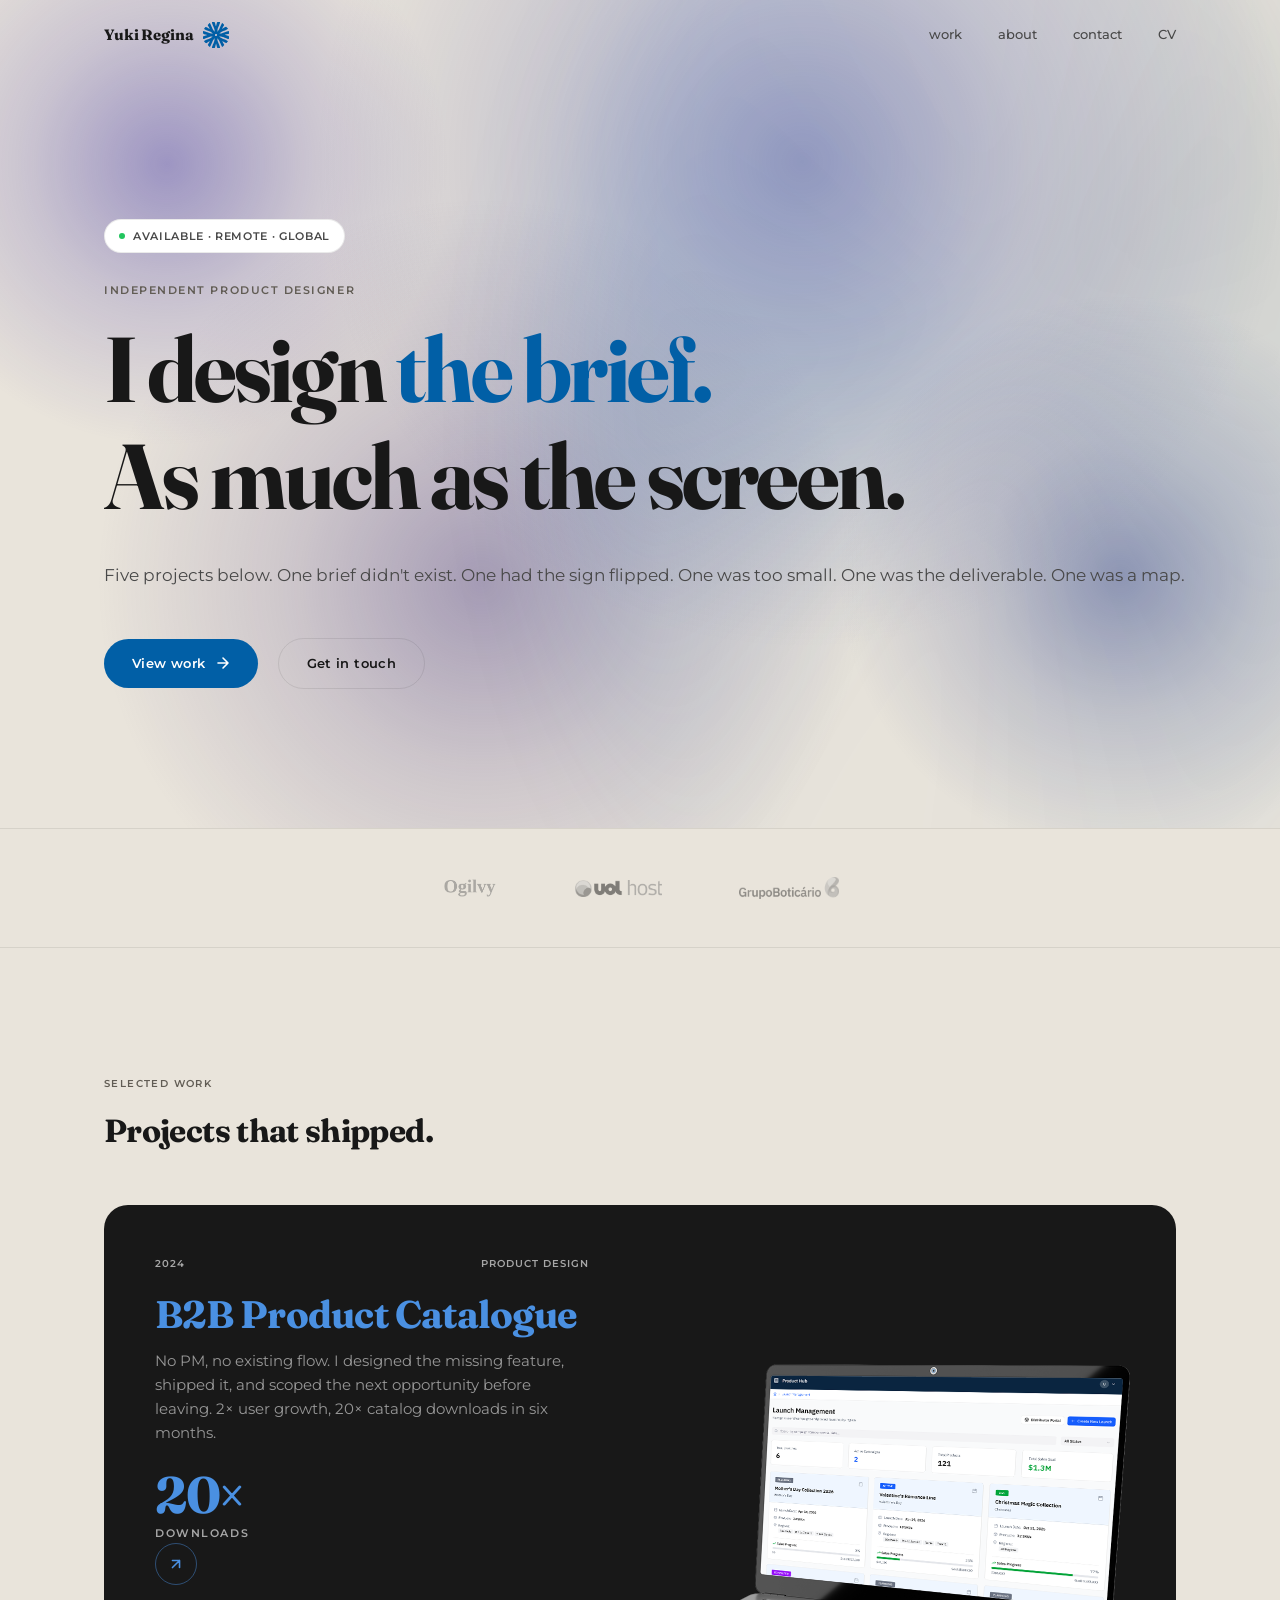
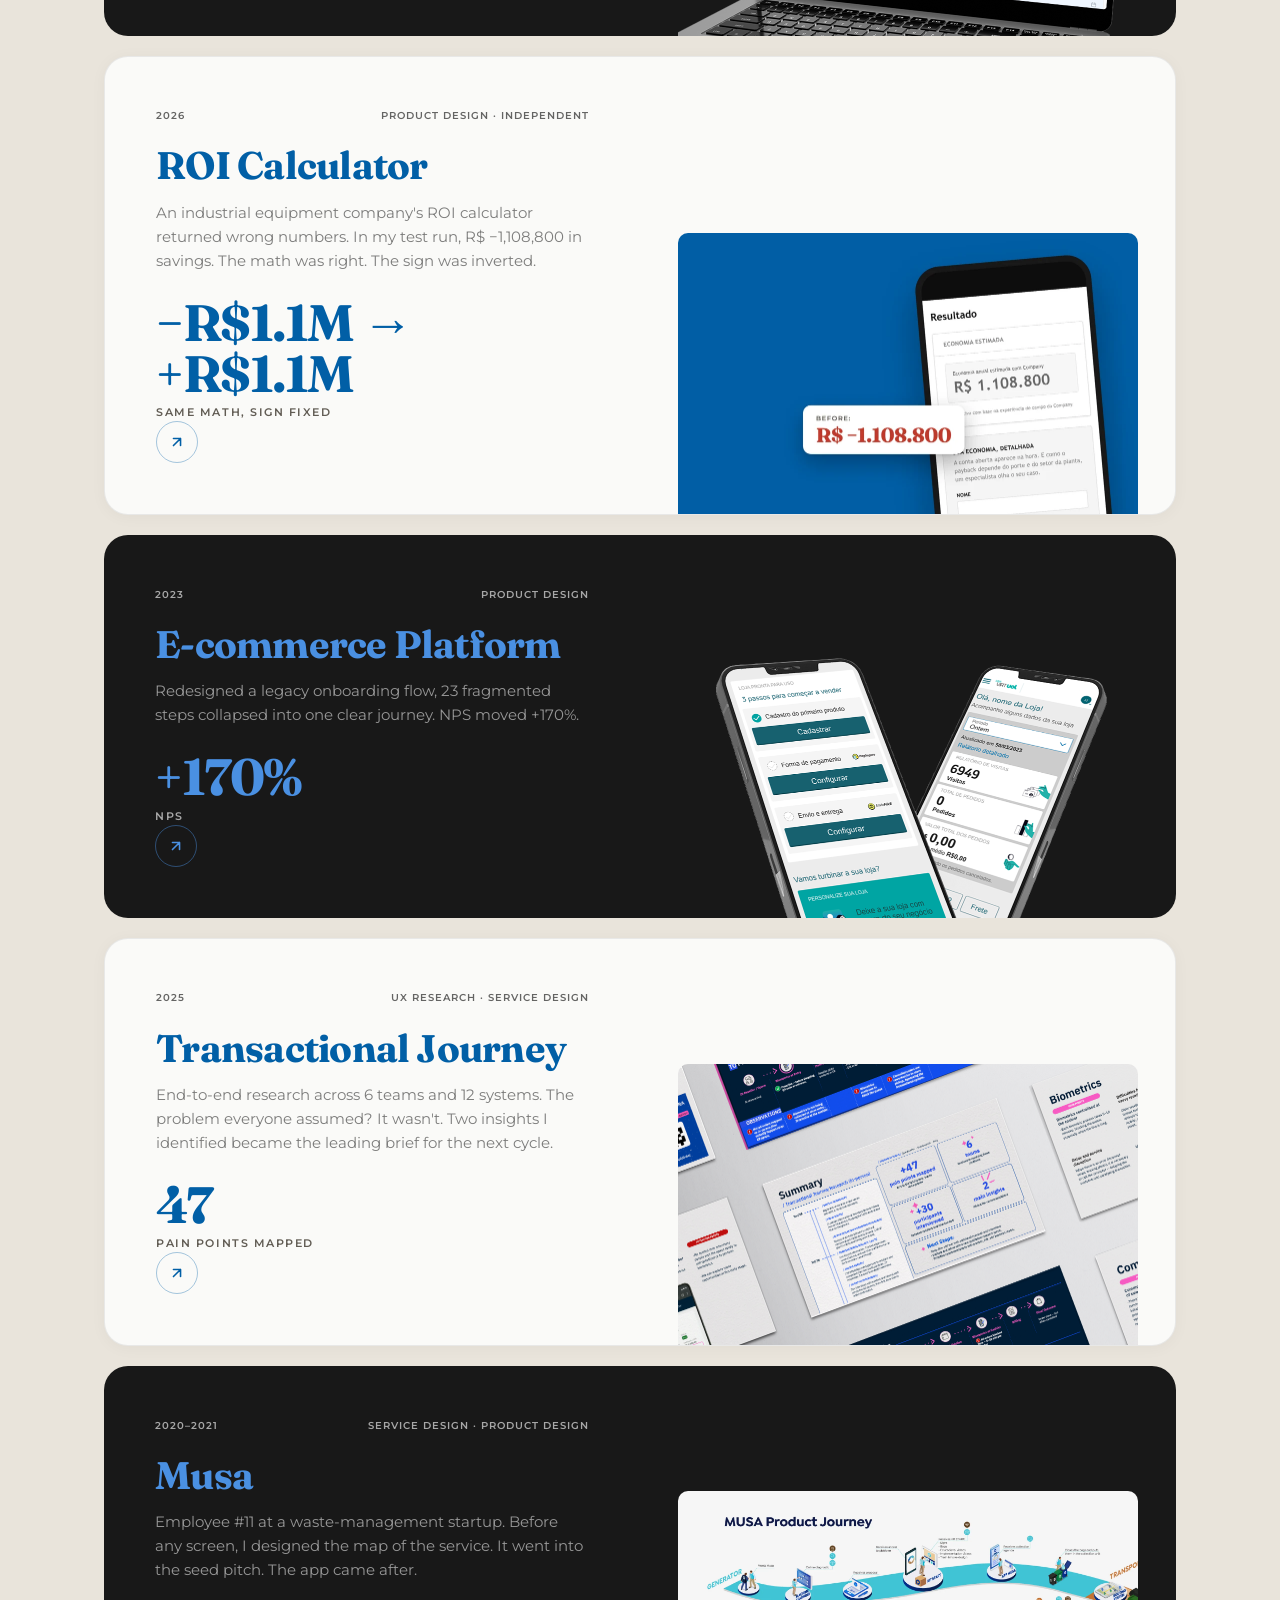
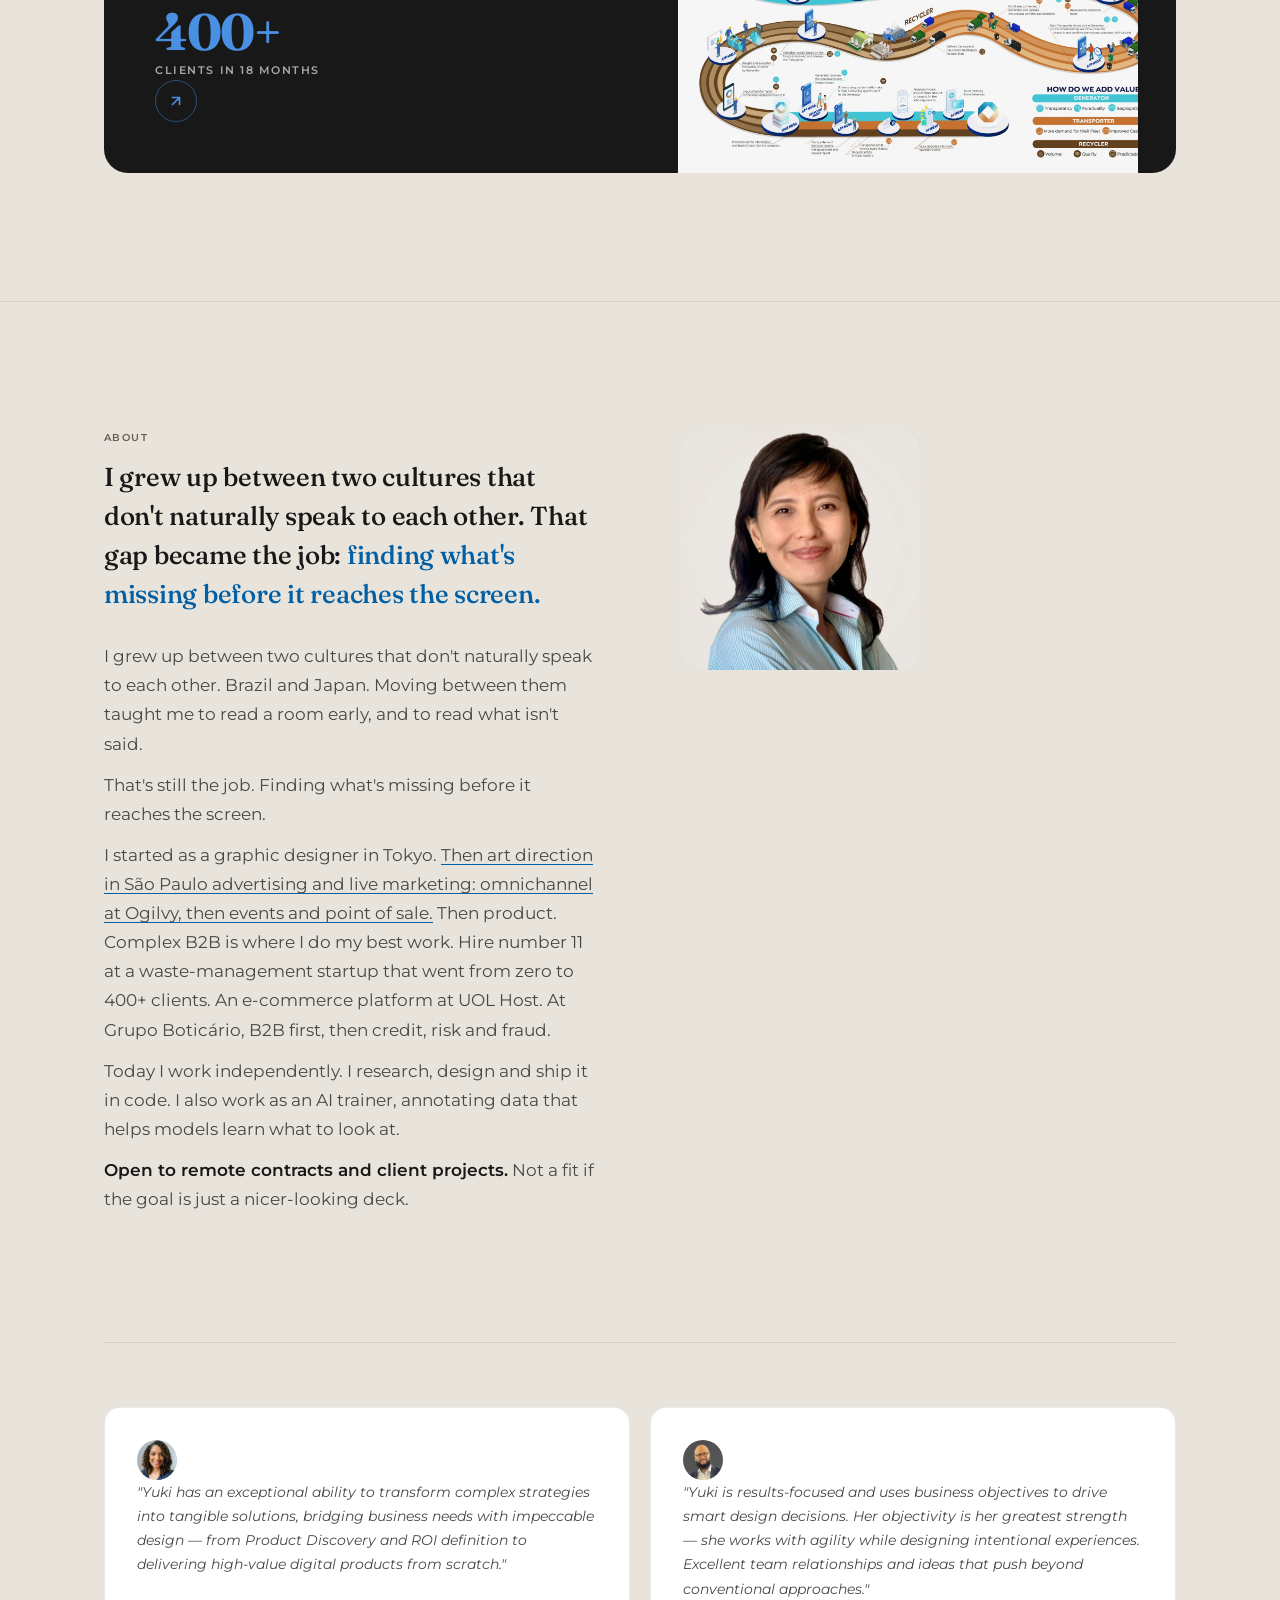
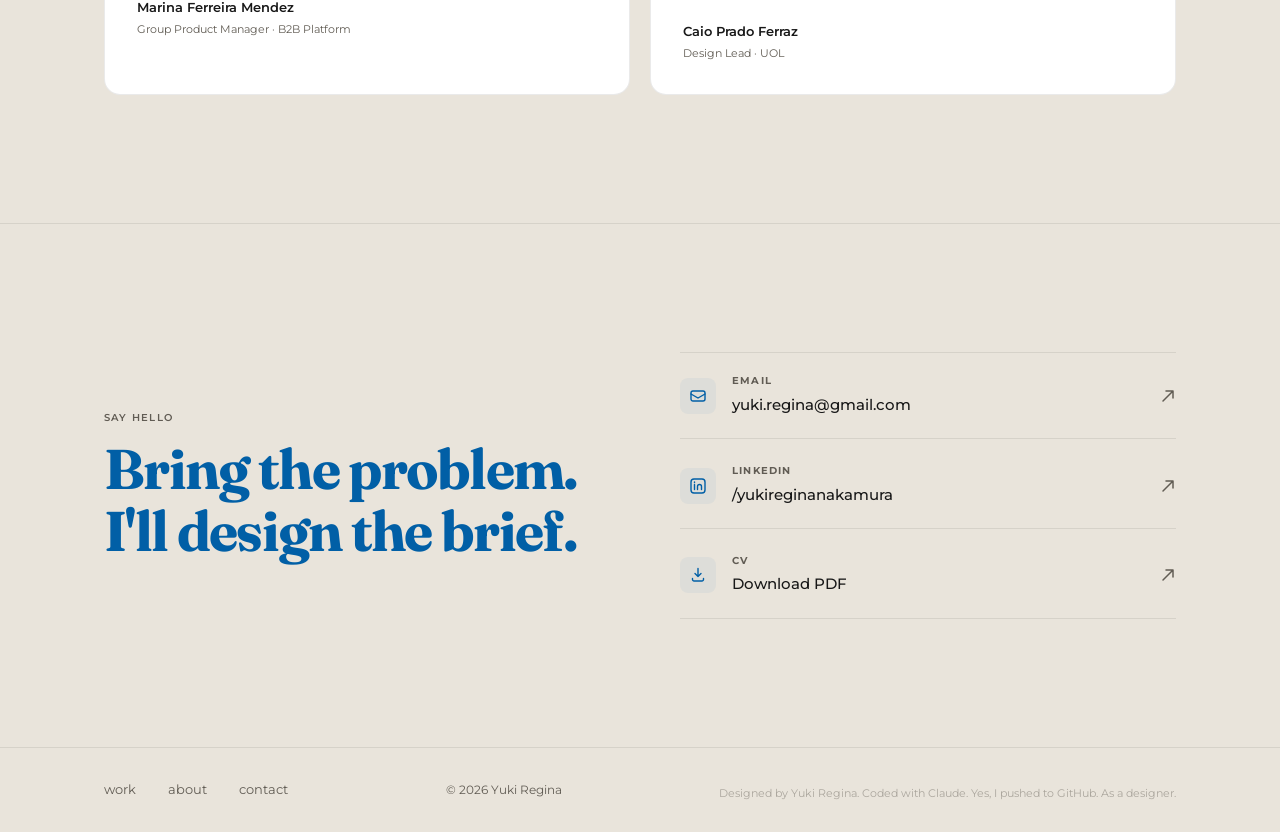
==== commit 557b2b21: "Add Musa case study New case page at work/musa.html with its assets in assets/images/musa/. Musa is " ====
--- a/index.html
+++ b/index.html
@@ -174,7 +174,7 @@
               <span class="project-type">Product Design</span>
             </div>
             <h3 class="project-title">E-commerce Platform</h3>
-            <p class="project-synopsis">23 steps before a seller could start, and the entry was off limits. I redesigned what came after: one-page setup, 5 steps to 3, mobile first.</p>
+            <p class="project-synopsis">Redesigned a legacy onboarding flow, 23 fragmented steps collapsed into one clear journey. NPS moved +170%.</p>
             <div class="project-stat">
               <span class="project-stat-num">+170%</span>
               <span class="project-stat-label">NPS</span>
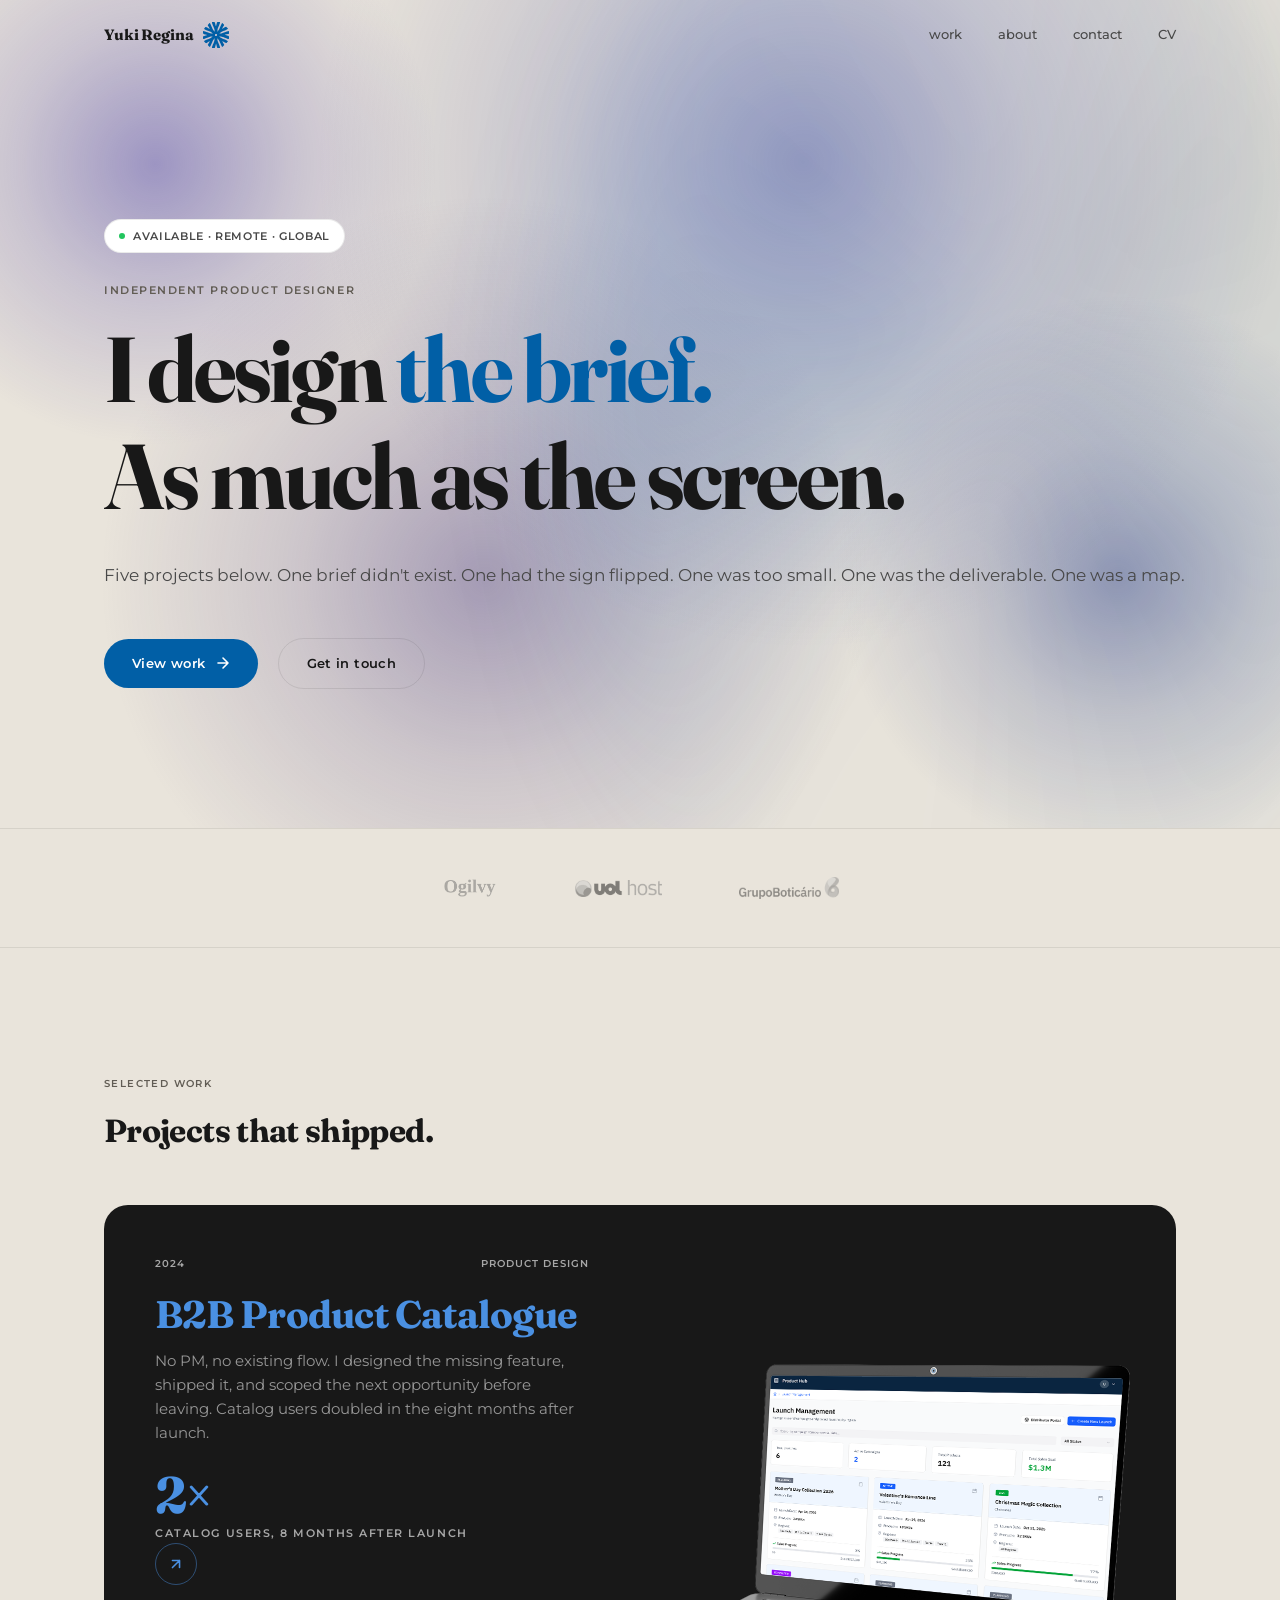
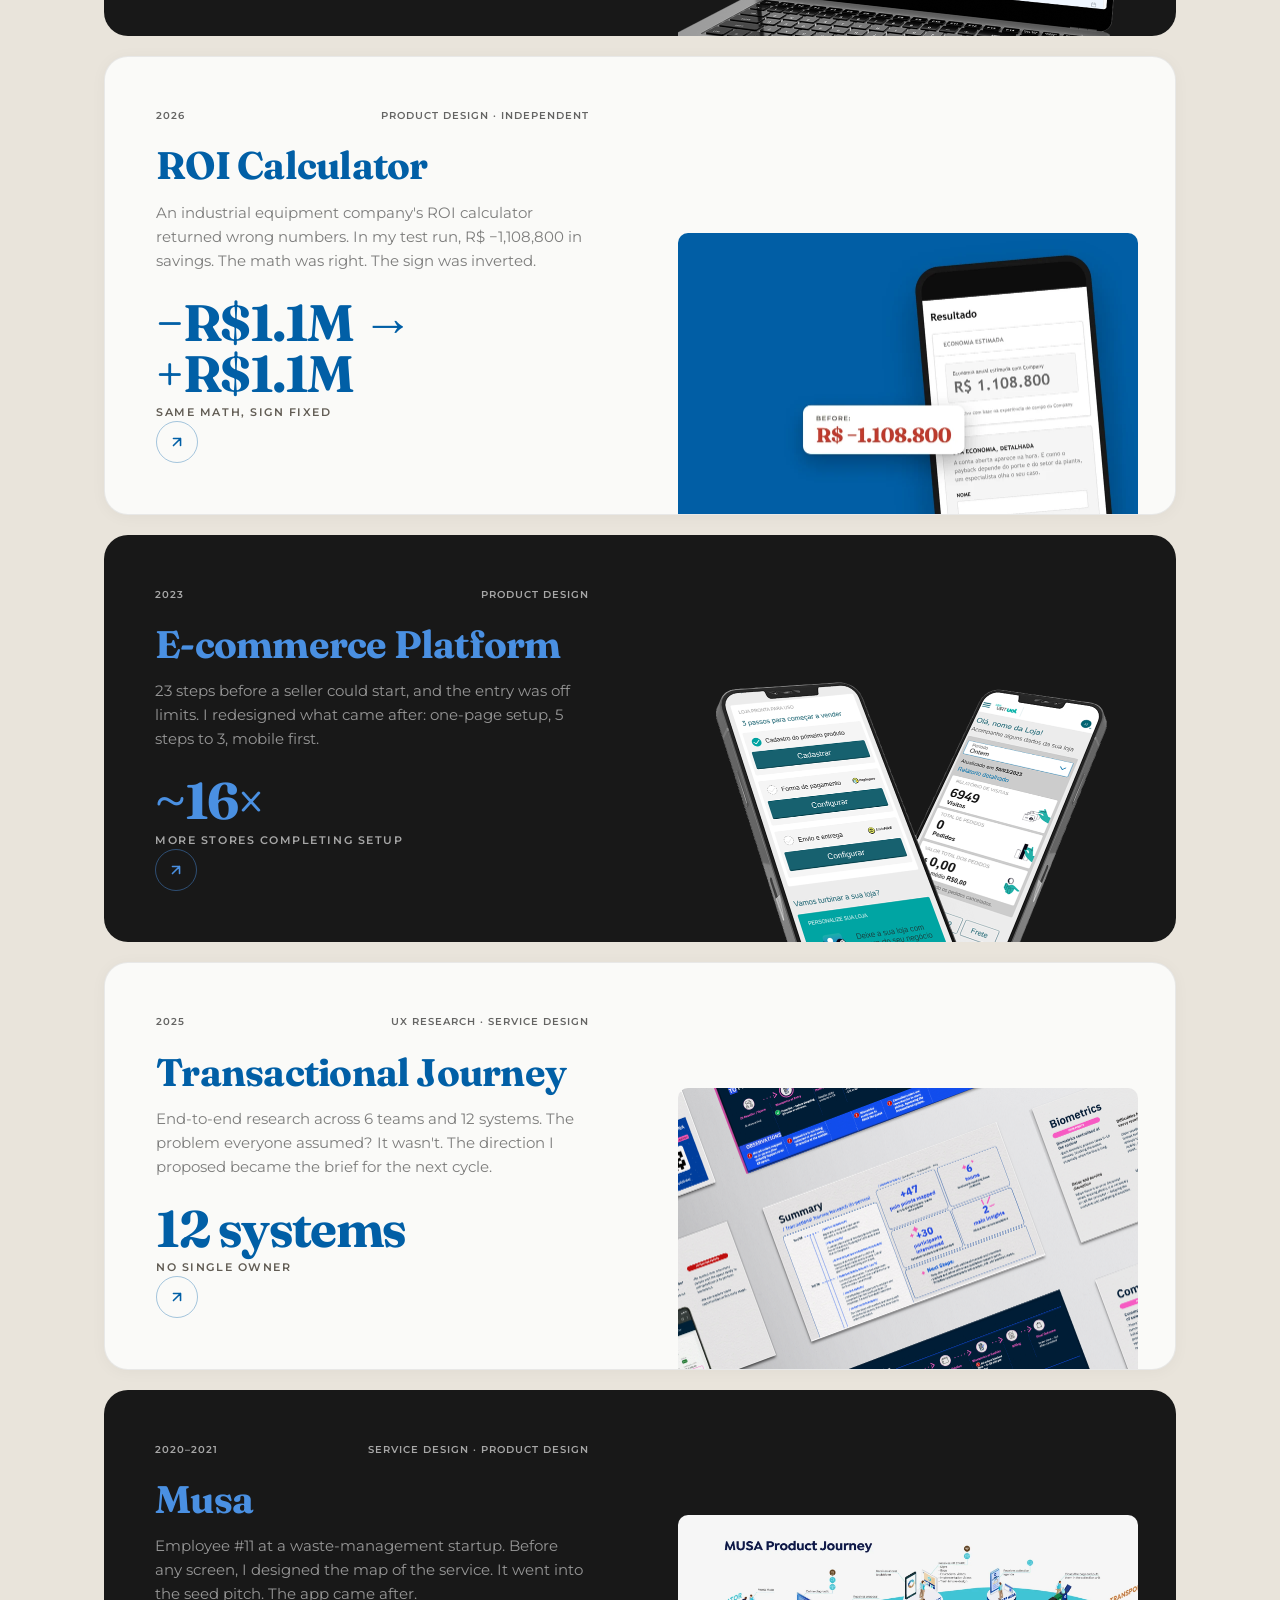
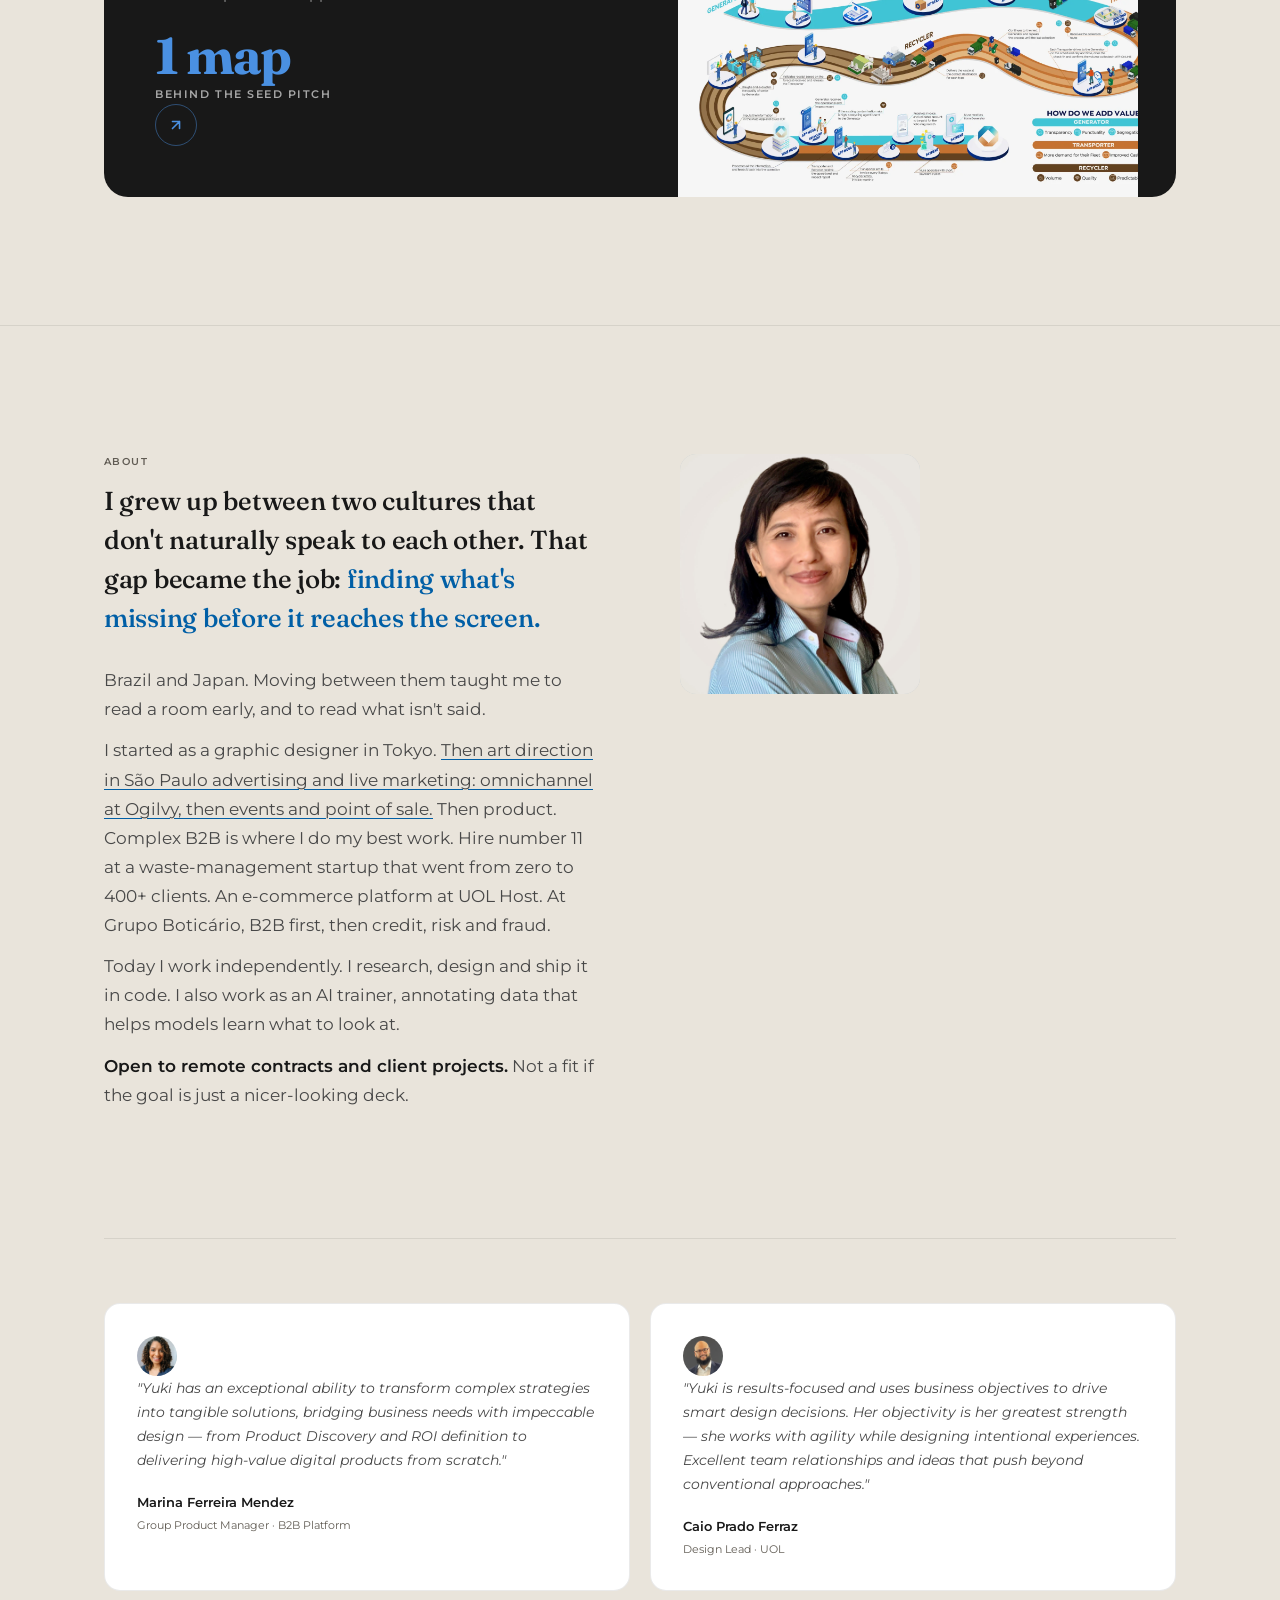
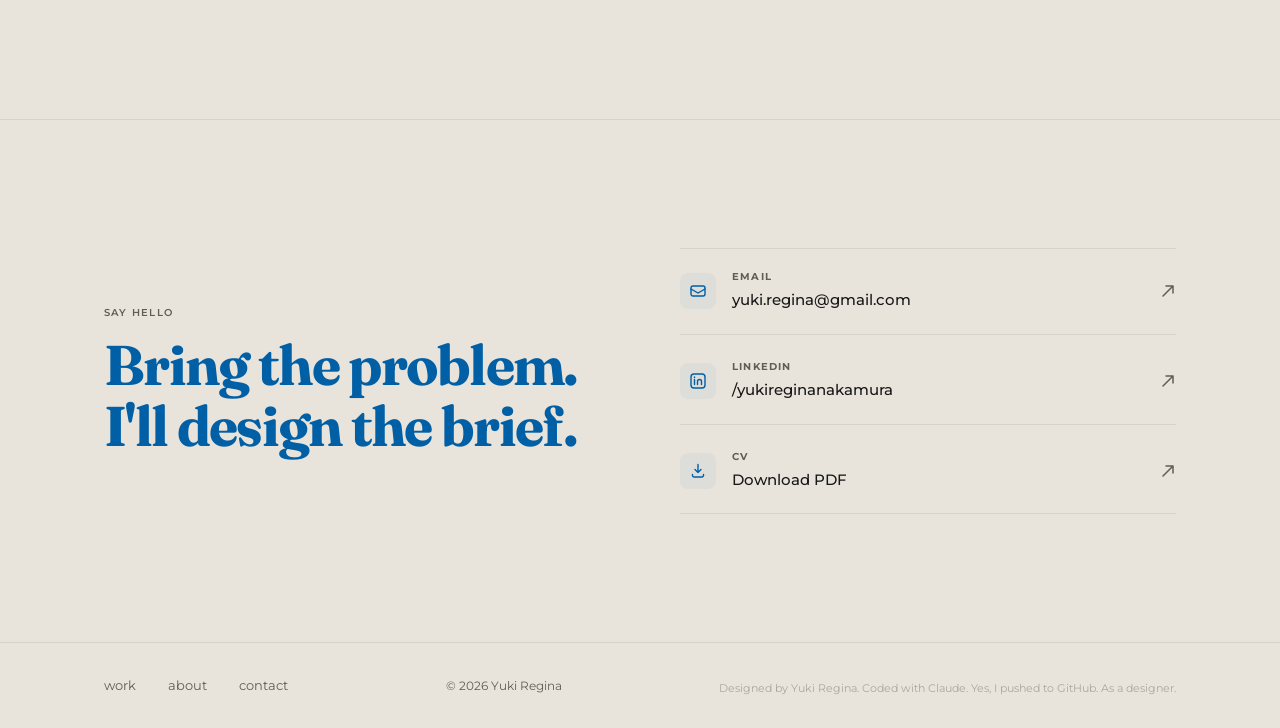
==== commit 5fcb6dfb: "Honesty pass: metrics, attribution, CV Replace numbers that overstated my part or the result with on" ====
--- a/index.html
+++ b/index.html
@@ -126,10 +126,10 @@
               <span class="project-type">Product Design</span>
             </div>
             <h3 class="project-title">B2B Product Catalogue</h3>
-            <p class="project-synopsis">No PM, no existing flow. I designed the missing feature, shipped it, and scoped the next opportunity before leaving. 2× user growth, 20× catalog downloads in six months.</p>
-            <div class="project-stat">
-              <span class="project-stat-num">20×</span>
-              <span class="project-stat-label">downloads</span>
+            <p class="project-synopsis">No PM, no existing flow. I designed the missing feature, shipped it, and scoped the next opportunity before leaving. Catalog users doubled in the eight months after launch.</p>
+            <div class="project-stat">
+              <span class="project-stat-num">2×</span>
+              <span class="project-stat-label">catalog users, 8 months after launch</span>
             </div>
             <div class="project-arrow" aria-hidden="true">
               <svg width="16" height="16" viewBox="0 0 16 16" fill="none">
@@ -174,10 +174,10 @@
               <span class="project-type">Product Design</span>
             </div>
             <h3 class="project-title">E-commerce Platform</h3>
-            <p class="project-synopsis">Redesigned a legacy onboarding flow, 23 fragmented steps collapsed into one clear journey. NPS moved +170%.</p>
-            <div class="project-stat">
-              <span class="project-stat-num">+170%</span>
-              <span class="project-stat-label">NPS</span>
+            <p class="project-synopsis">23 steps before a seller could start, and the entry was off limits. I redesigned what came after: one-page setup, 5 steps to 3, mobile first.</p>
+            <div class="project-stat">
+              <span class="project-stat-num">~16×</span>
+              <span class="project-stat-label">more stores completing setup</span>
             </div>
             <div class="project-arrow" aria-hidden="true">
               <svg width="16" height="16" viewBox="0 0 16 16" fill="none">
@@ -198,10 +198,10 @@
               <span class="project-type">UX Research · Service Design</span>
             </div>
             <h3 class="project-title">Transactional Journey</h3>
-            <p class="project-synopsis">End-to-end research across 6 teams and 12 systems. The problem everyone assumed? It wasn't. Two insights I identified became the leading brief for the next cycle.</p>
-            <div class="project-stat">
-              <span class="project-stat-num">47</span>
-              <span class="project-stat-label">pain points mapped</span>
+            <p class="project-synopsis">End-to-end research across 6 teams and 12 systems. The problem everyone assumed? It wasn't. The direction I proposed became the brief for the next cycle.</p>
+            <div class="project-stat">
+              <span class="project-stat-num">12 systems</span>
+              <span class="project-stat-label">no single owner</span>
             </div>
             <div class="project-arrow" aria-hidden="true">
               <svg width="16" height="16" viewBox="0 0 16 16" fill="none">
@@ -224,8 +224,8 @@
             <h3 class="project-title">Musa</h3>
             <p class="project-synopsis">Employee #11 at a waste-management startup. Before any screen, I designed the map of the service. It went into the seed pitch. The app came after.</p>
             <div class="project-stat">
-              <span class="project-stat-num">400+</span>
-              <span class="project-stat-label">clients in 18 months</span>
+              <span class="project-stat-num">1 map</span>
+              <span class="project-stat-label">behind the seed pitch</span>
             </div>
             <div class="project-arrow" aria-hidden="true">
               <svg width="16" height="16" viewBox="0 0 16 16" fill="none">
@@ -254,8 +254,7 @@
             That gap became the job: <span style="color:var(--indigo);">finding what's missing before it reaches the screen.</span>
           </p>
           <div class="about-inline-body reveal">
-            <p>I grew up between two cultures that don't naturally speak to each other. Brazil and Japan. Moving between them taught me to read a room early, and to read what isn't said.</p>
-            <p>That's still the job. Finding what's missing before it reaches the screen.</p>
+            <p>Brazil and Japan. Moving between them taught me to read a room early, and to read what isn't said.</p>
             <p>I started as a graphic designer in Tokyo. <a href="work/art-direction.html">Then art direction in São Paulo advertising and live marketing: omnichannel at Ogilvy, then events and point of sale.</a> Then product. Complex B2B is where I do my best work. Hire number 11 at a waste-management startup that went from zero to 400+ clients. An e-commerce platform at UOL Host. At Grupo Boticário, B2B first, then credit, risk and fraud.</p>
             <p>Today I work independently. I research, design and ship it in code. I also work as an AI trainer, annotating data that helps models learn what to look at.</p>
             <p><strong>Open to remote contracts and client projects.</strong> Not a fit if the goal is just a nicer-looking deck.</p>
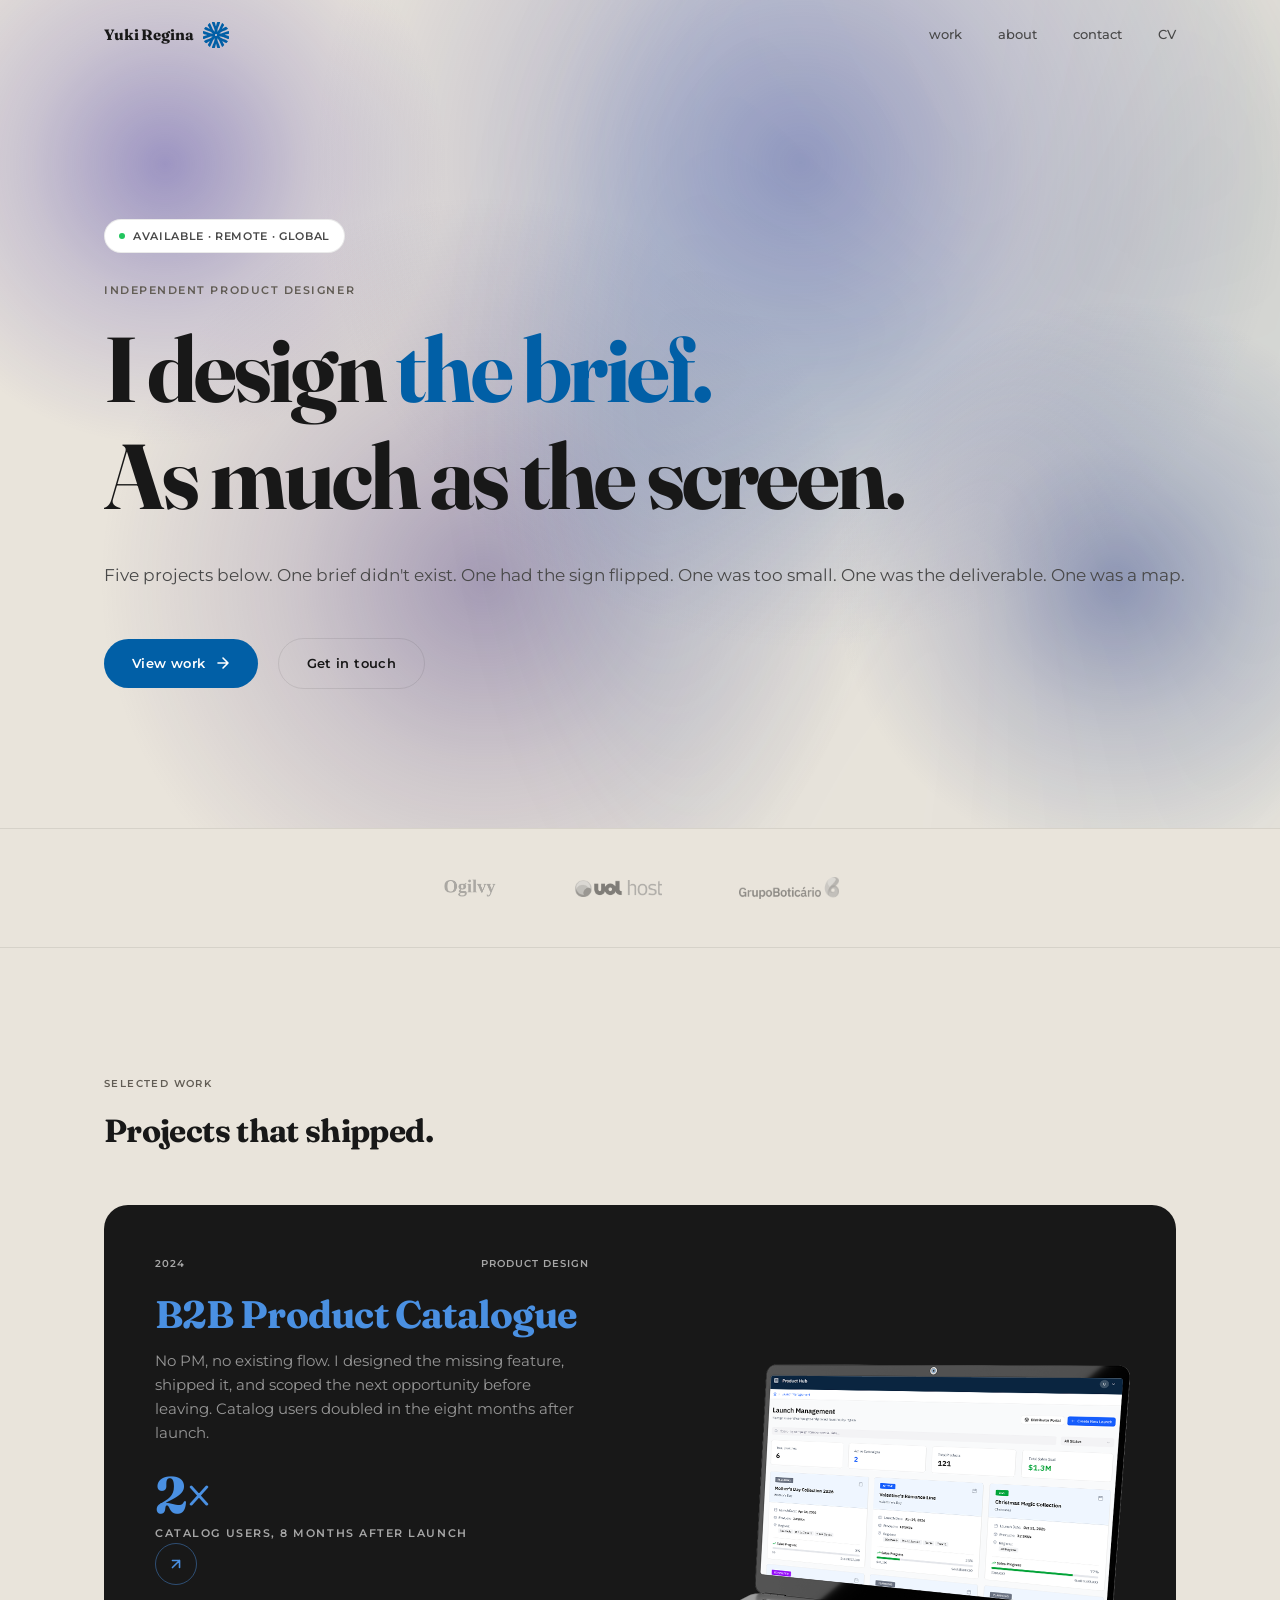
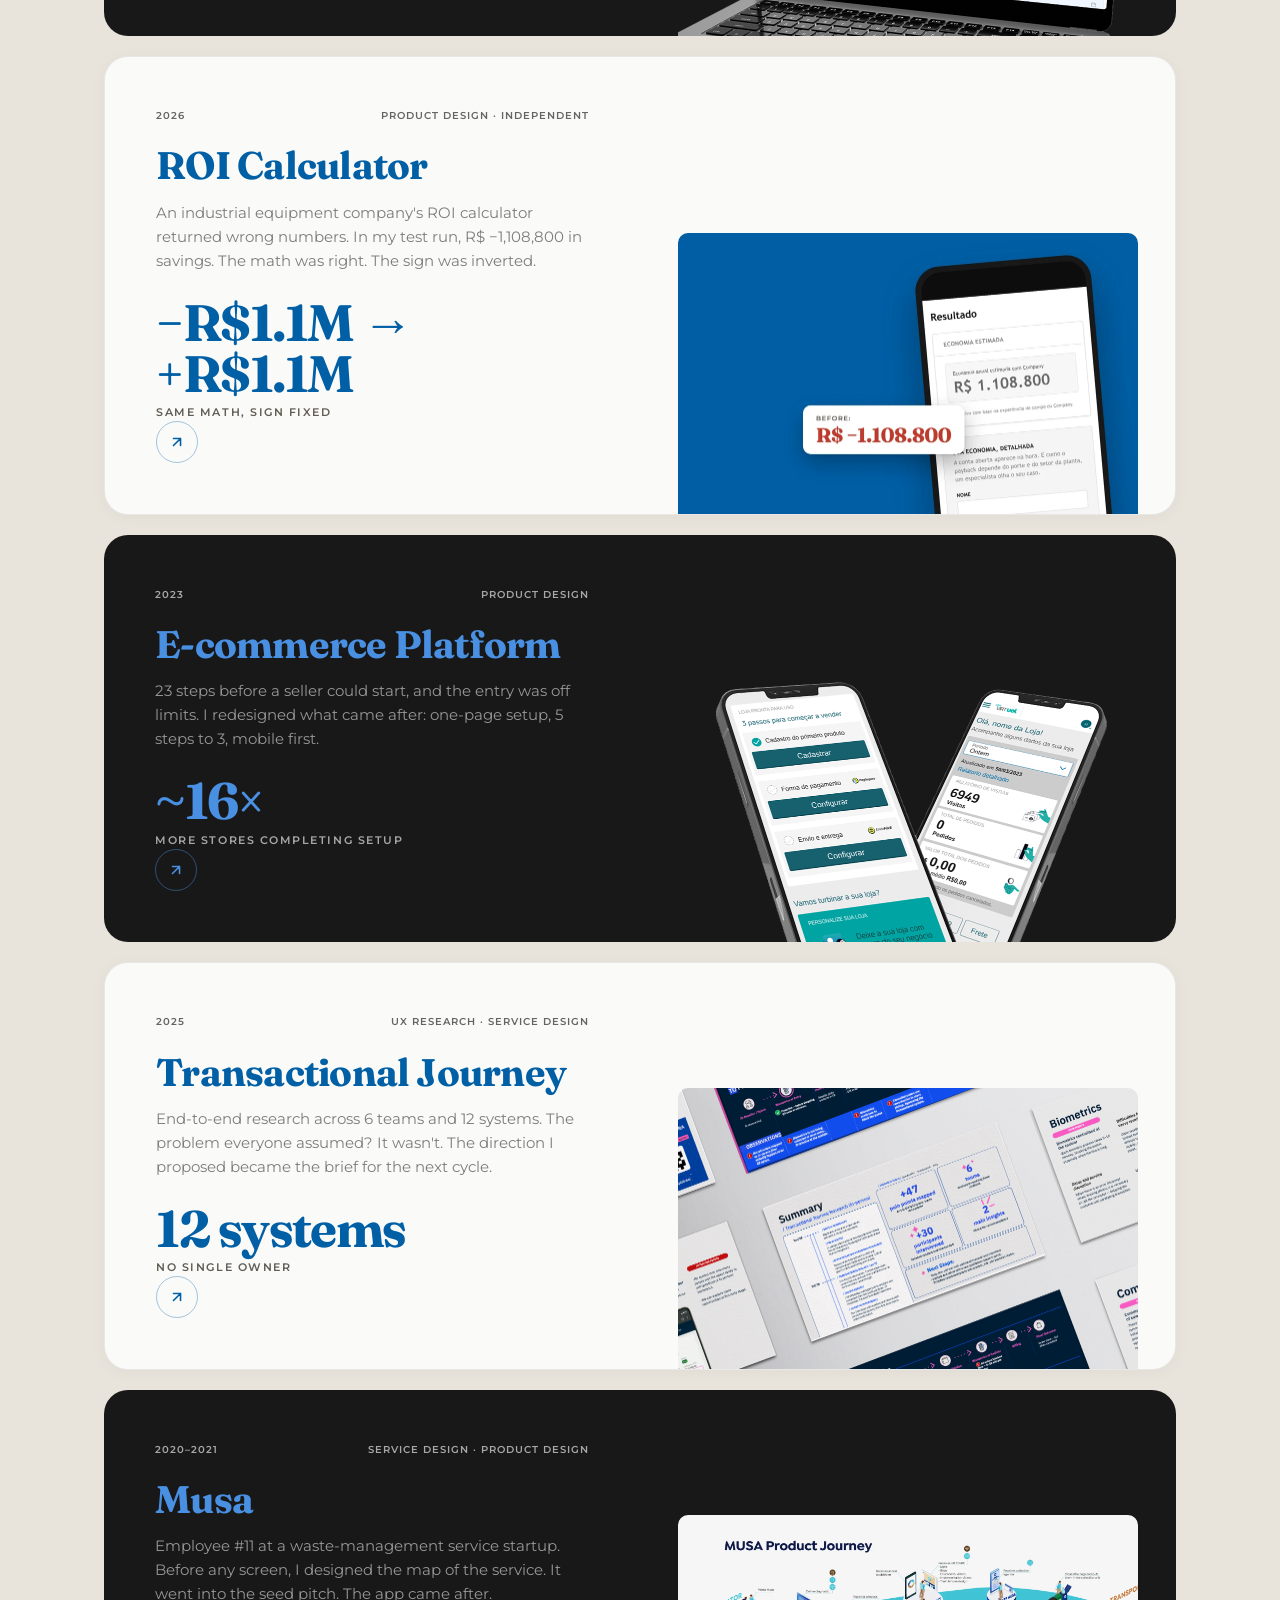
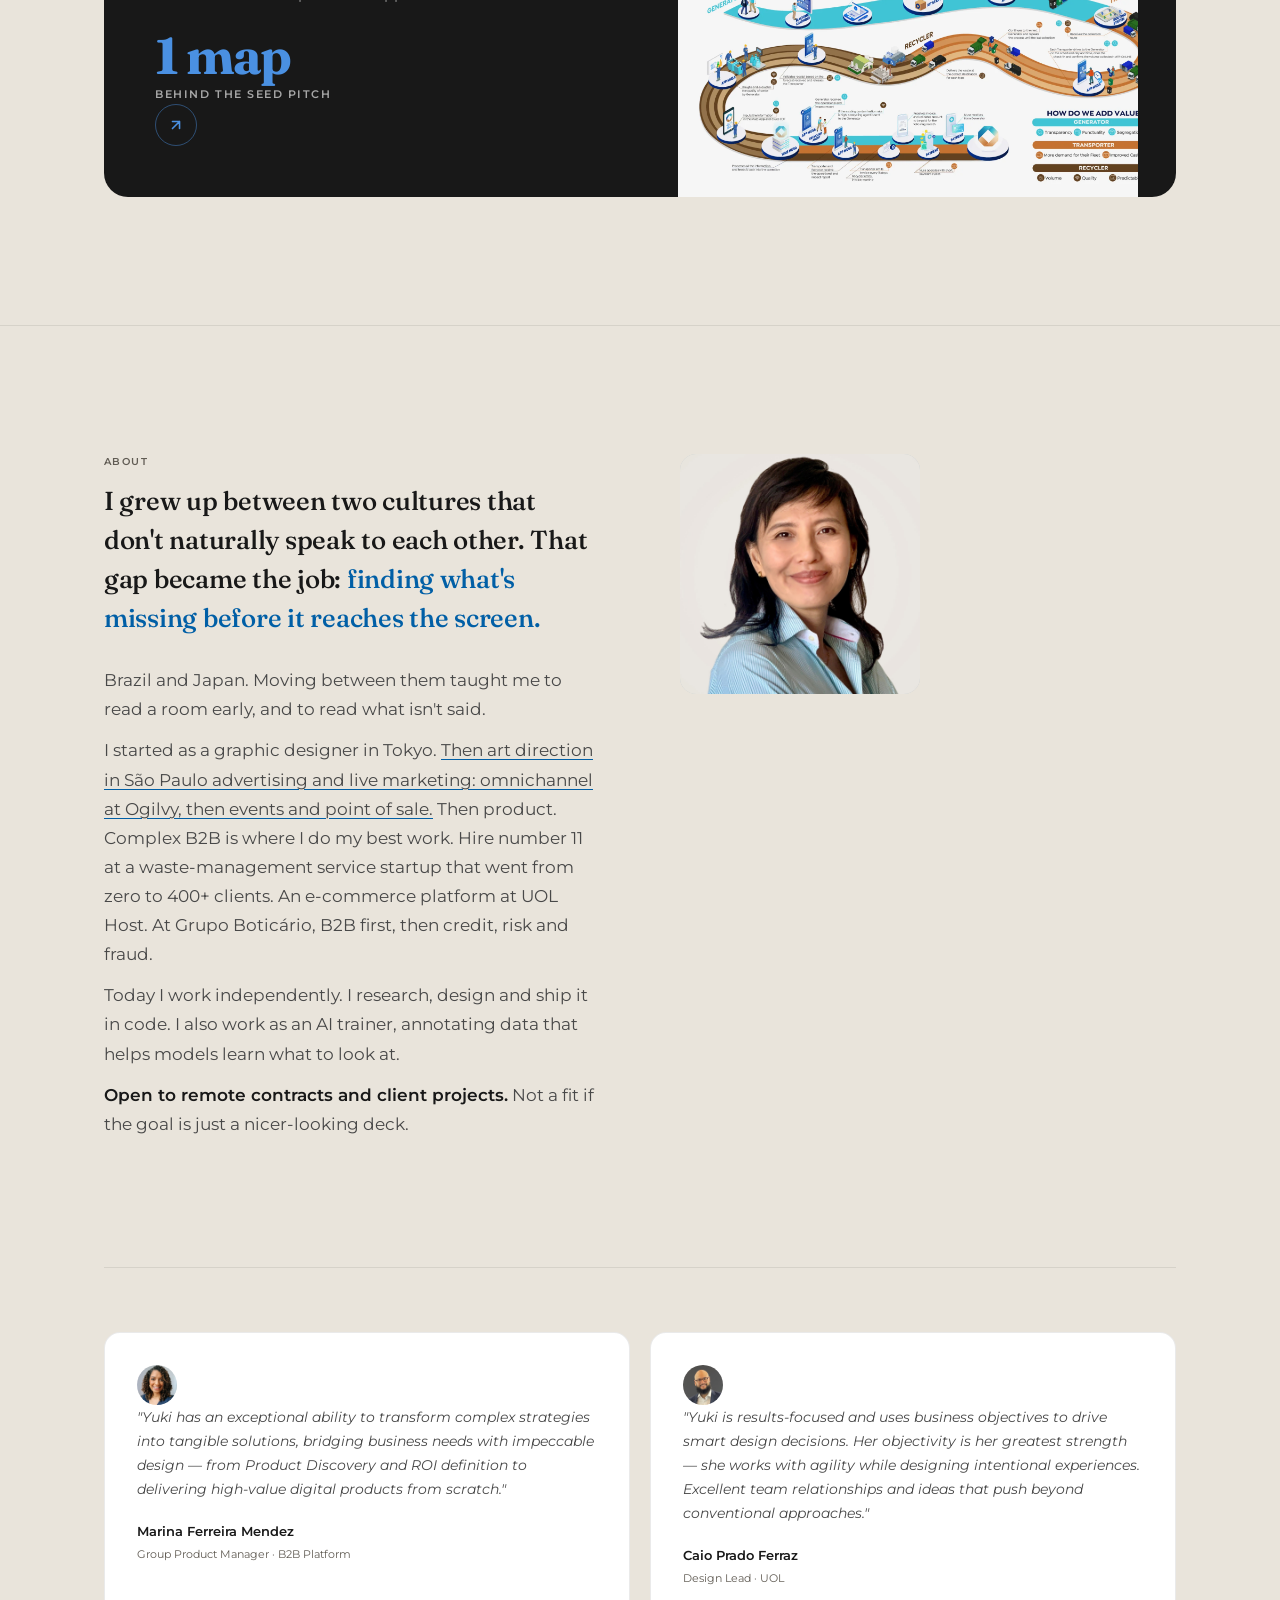
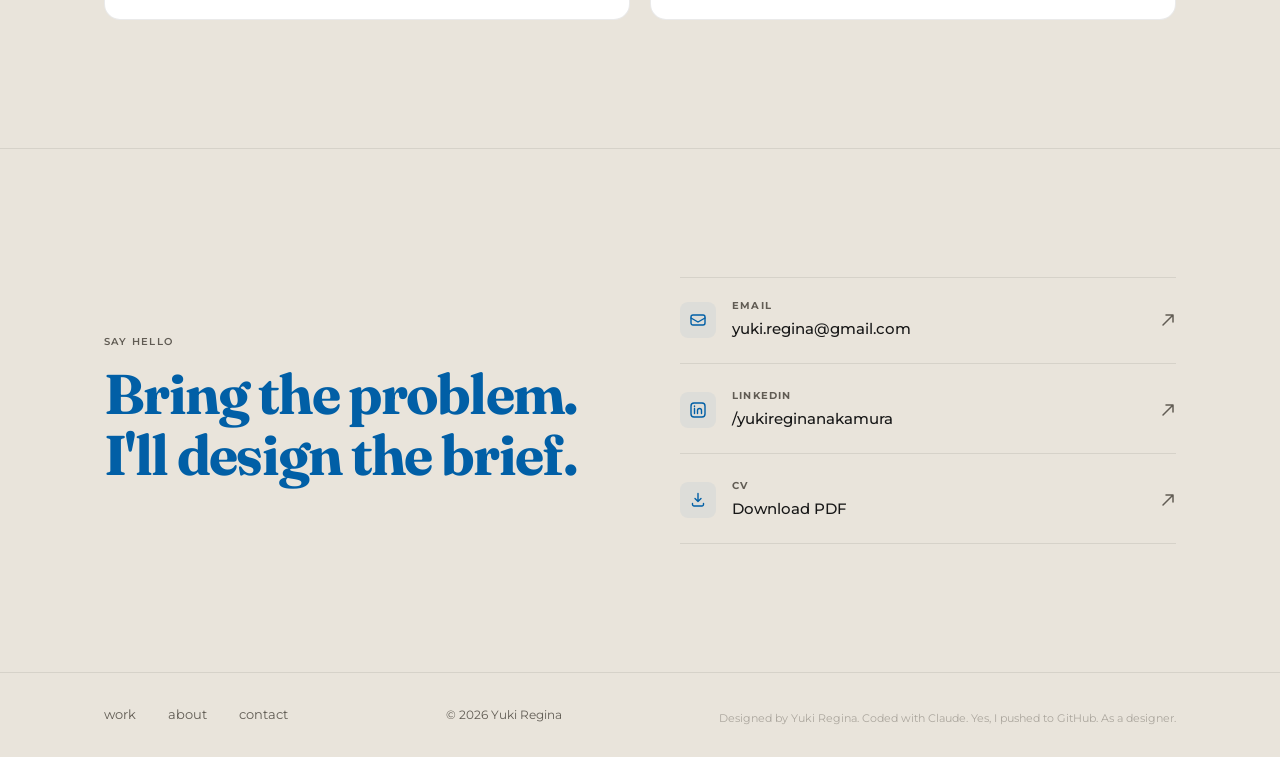
==== commit a5115a45: "Musa: describe as waste-management service startup (home, meta, CV) Co-Authored-By: Claude Opus 5.5 " ====
--- a/index.html
+++ b/index.html
@@ -222,7 +222,7 @@
               <span class="project-type">Service Design · Product Design</span>
             </div>
             <h3 class="project-title">Musa</h3>
-            <p class="project-synopsis">Employee #11 at a waste-management startup. Before any screen, I designed the map of the service. It went into the seed pitch. The app came after.</p>
+            <p class="project-synopsis">Employee #11 at a waste-management service startup. Before any screen, I designed the map of the service. It went into the seed pitch. The app came after.</p>
             <div class="project-stat">
               <span class="project-stat-num">1 map</span>
               <span class="project-stat-label">behind the seed pitch</span>
@@ -255,7 +255,7 @@
           </p>
           <div class="about-inline-body reveal">
             <p>Brazil and Japan. Moving between them taught me to read a room early, and to read what isn't said.</p>
-            <p>I started as a graphic designer in Tokyo. <a href="work/art-direction.html">Then art direction in São Paulo advertising and live marketing: omnichannel at Ogilvy, then events and point of sale.</a> Then product. Complex B2B is where I do my best work. Hire number 11 at a waste-management startup that went from zero to 400+ clients. An e-commerce platform at UOL Host. At Grupo Boticário, B2B first, then credit, risk and fraud.</p>
+            <p>I started as a graphic designer in Tokyo. <a href="work/art-direction.html">Then art direction in São Paulo advertising and live marketing: omnichannel at Ogilvy, then events and point of sale.</a> Then product. Complex B2B is where I do my best work. Hire number 11 at a waste-management service startup that went from zero to 400+ clients. An e-commerce platform at UOL Host. At Grupo Boticário, B2B first, then credit, risk and fraud.</p>
             <p>Today I work independently. I research, design and ship it in code. I also work as an AI trainer, annotating data that helps models learn what to look at.</p>
             <p><strong>Open to remote contracts and client projects.</strong> Not a fit if the goal is just a nicer-looking deck.</p>
           </div>
--- a/assets/css/main.css
+++ b/assets/css/main.css
@@ -1220,12 +1220,16 @@
   display: flex; align-items: center; justify-content: center;
   color: var(--text-muted); font-size: 12px;
 }
-.case-img-cap {
-  padding: 12px 20px;
-  font-size: 11px; color: var(--text-muted);
-  border-top: 1px solid var(--border);
-  background: var(--white);
-}
+.case-img-cap,
+.case-body p.case-img-cap {
+  padding: 0;
+  font-size: 12px; line-height: 1.5; color: var(--text-muted);
+  font-style: italic;
+  letter-spacing: 0.01em;
+}
+/* Pull caption up under its image (blocks carry 32–36px bottom margin) */
+.case-img-block + .case-img-cap { margin-top: -22px; }
+.case-video-wrap + .case-img-cap { margin-top: -18px; }
 .case-results-row {
   display: grid;
   grid-template-columns: repeat(3, 1fr);
@@ -1348,8 +1352,7 @@
   padding: 14px var(--pad-x);
   font-size: 12px;
   color: var(--text-muted);
-  border-bottom: 1px solid var(--border);
-  background: var(--white);
+  font-style: italic;
   letter-spacing: 0.01em;
 }
 
